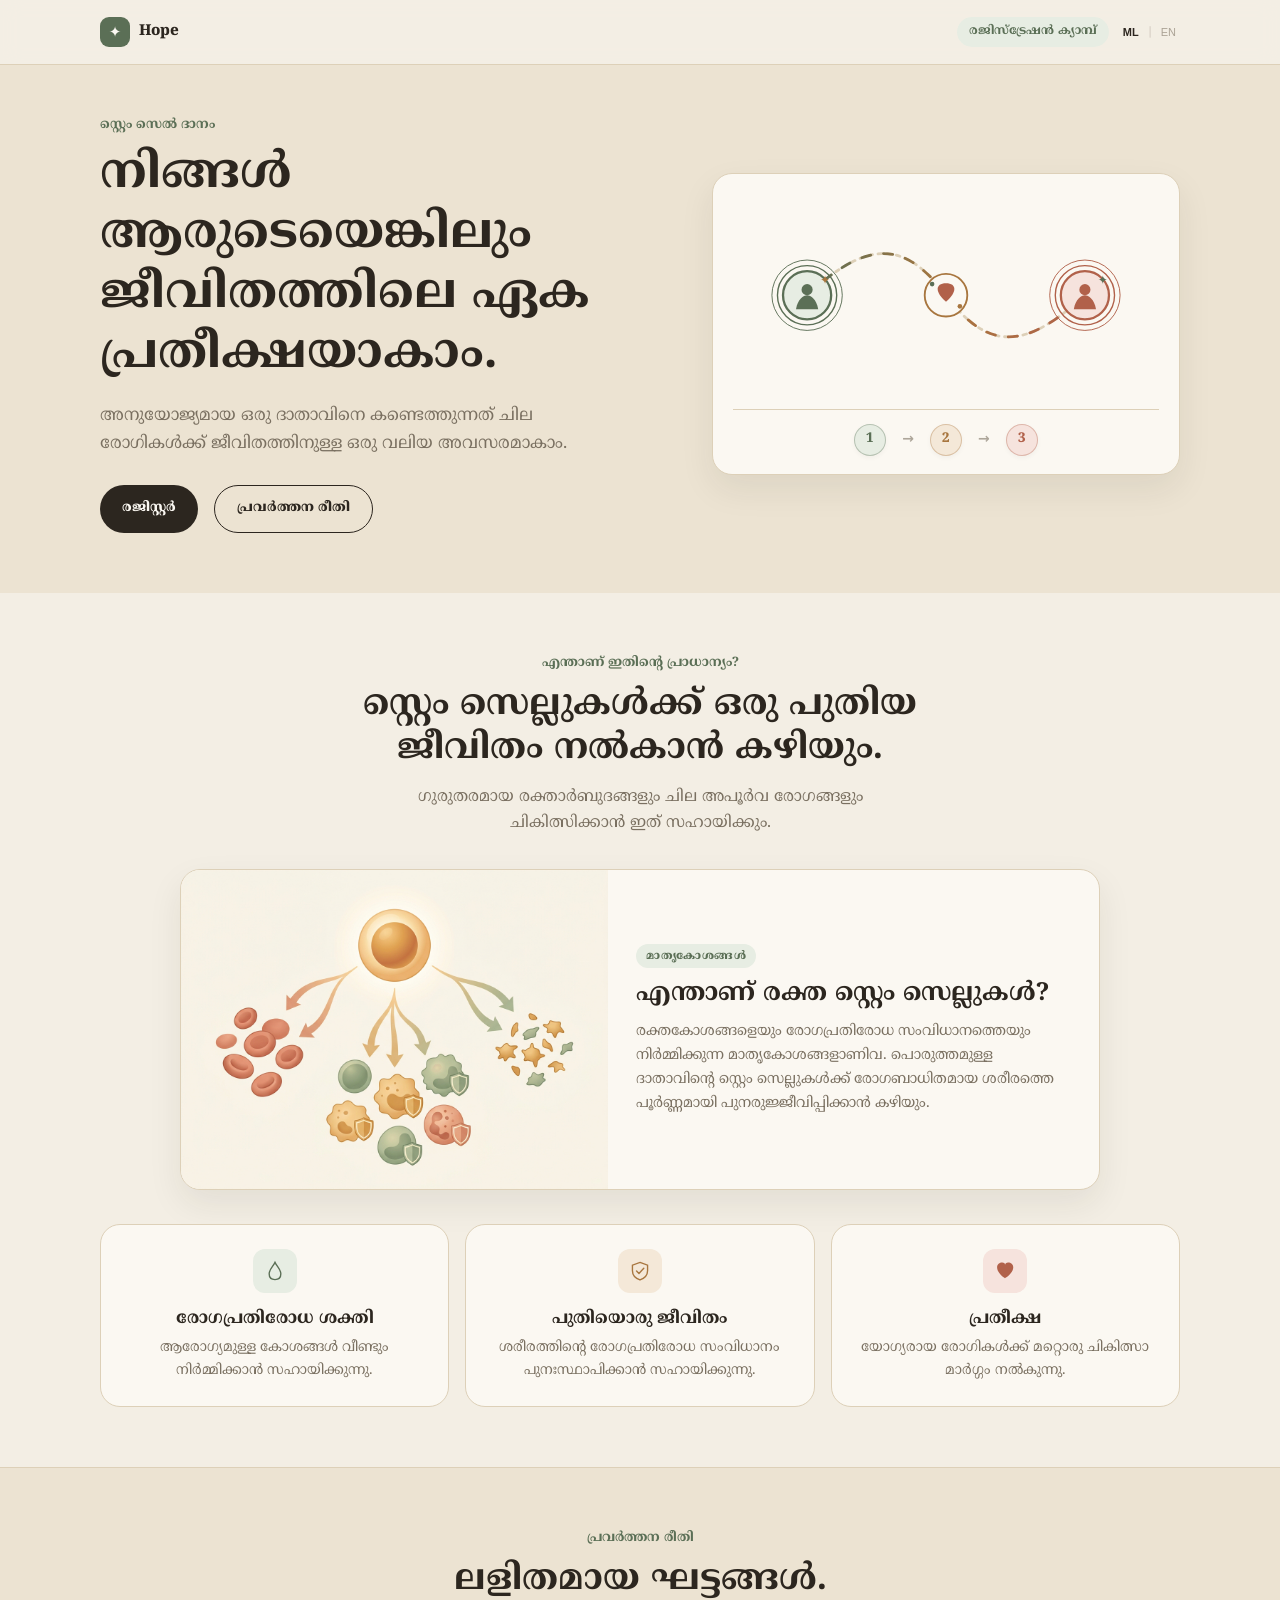
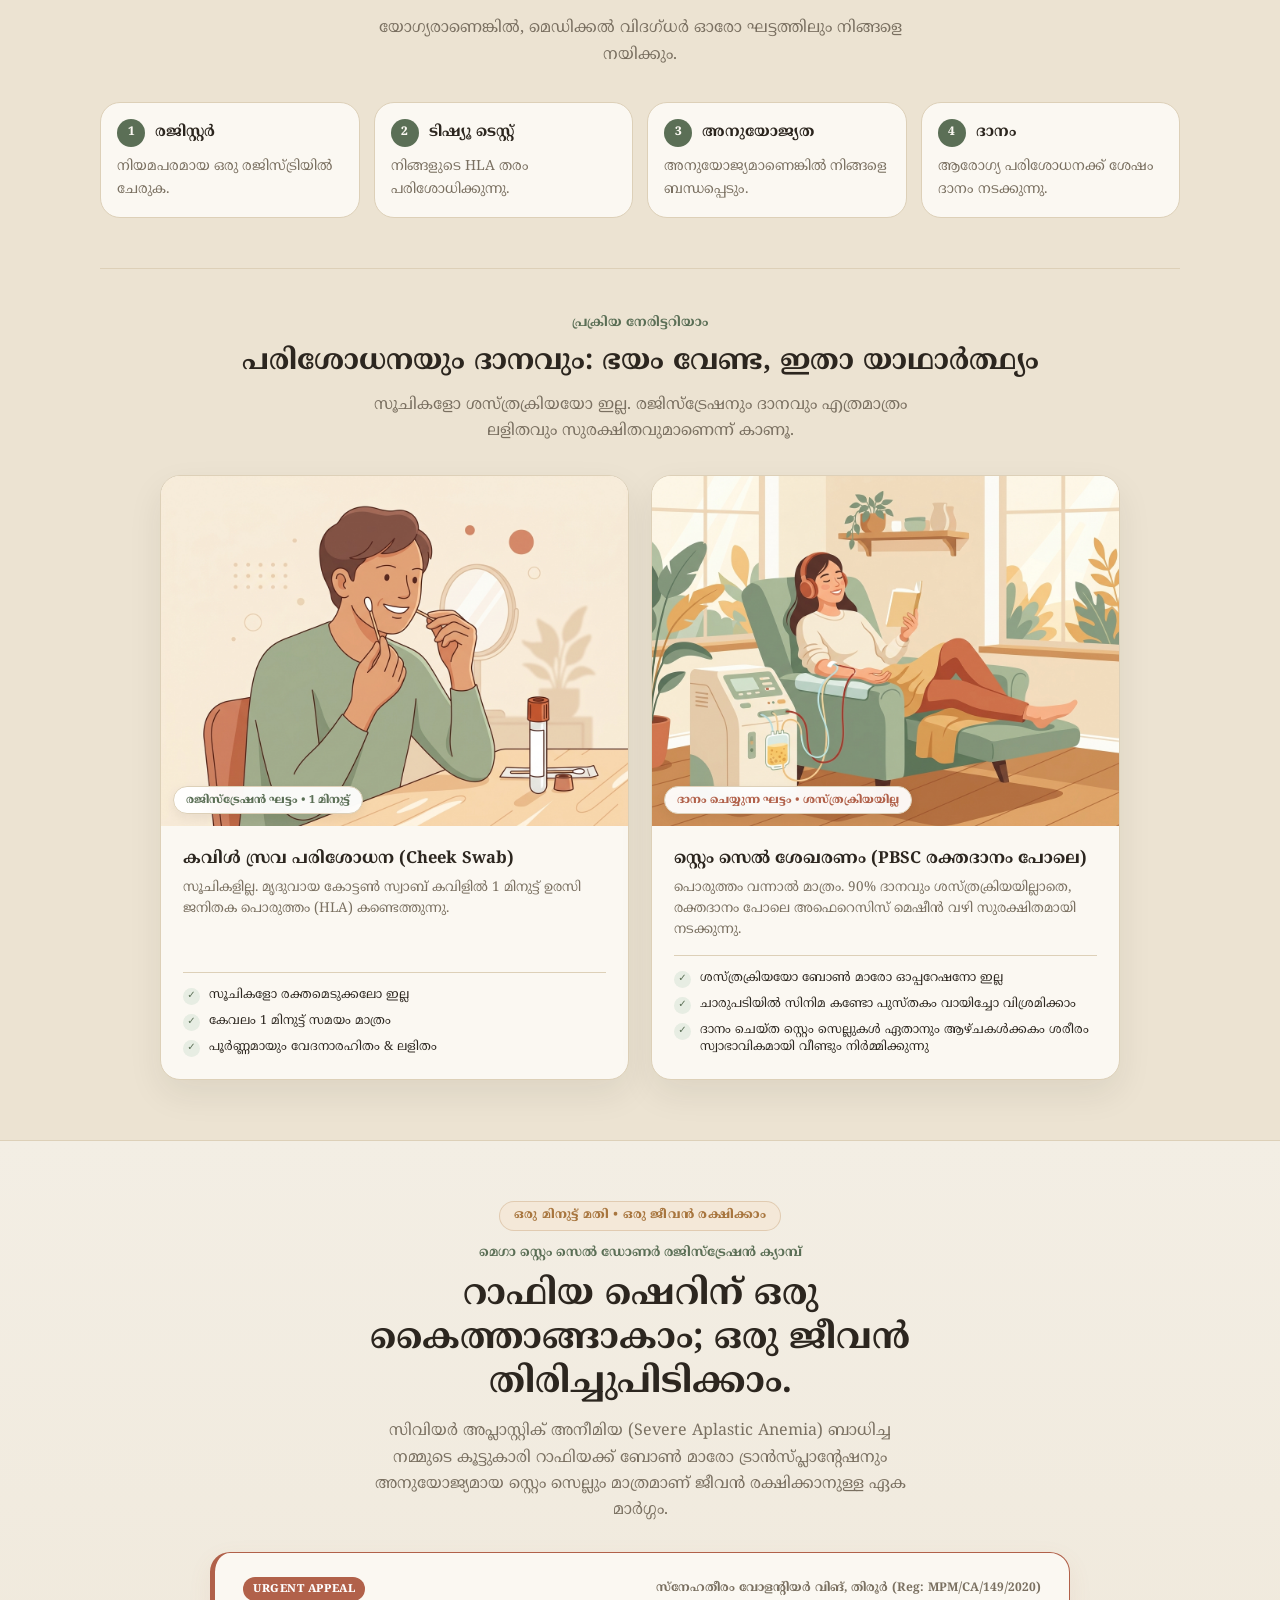
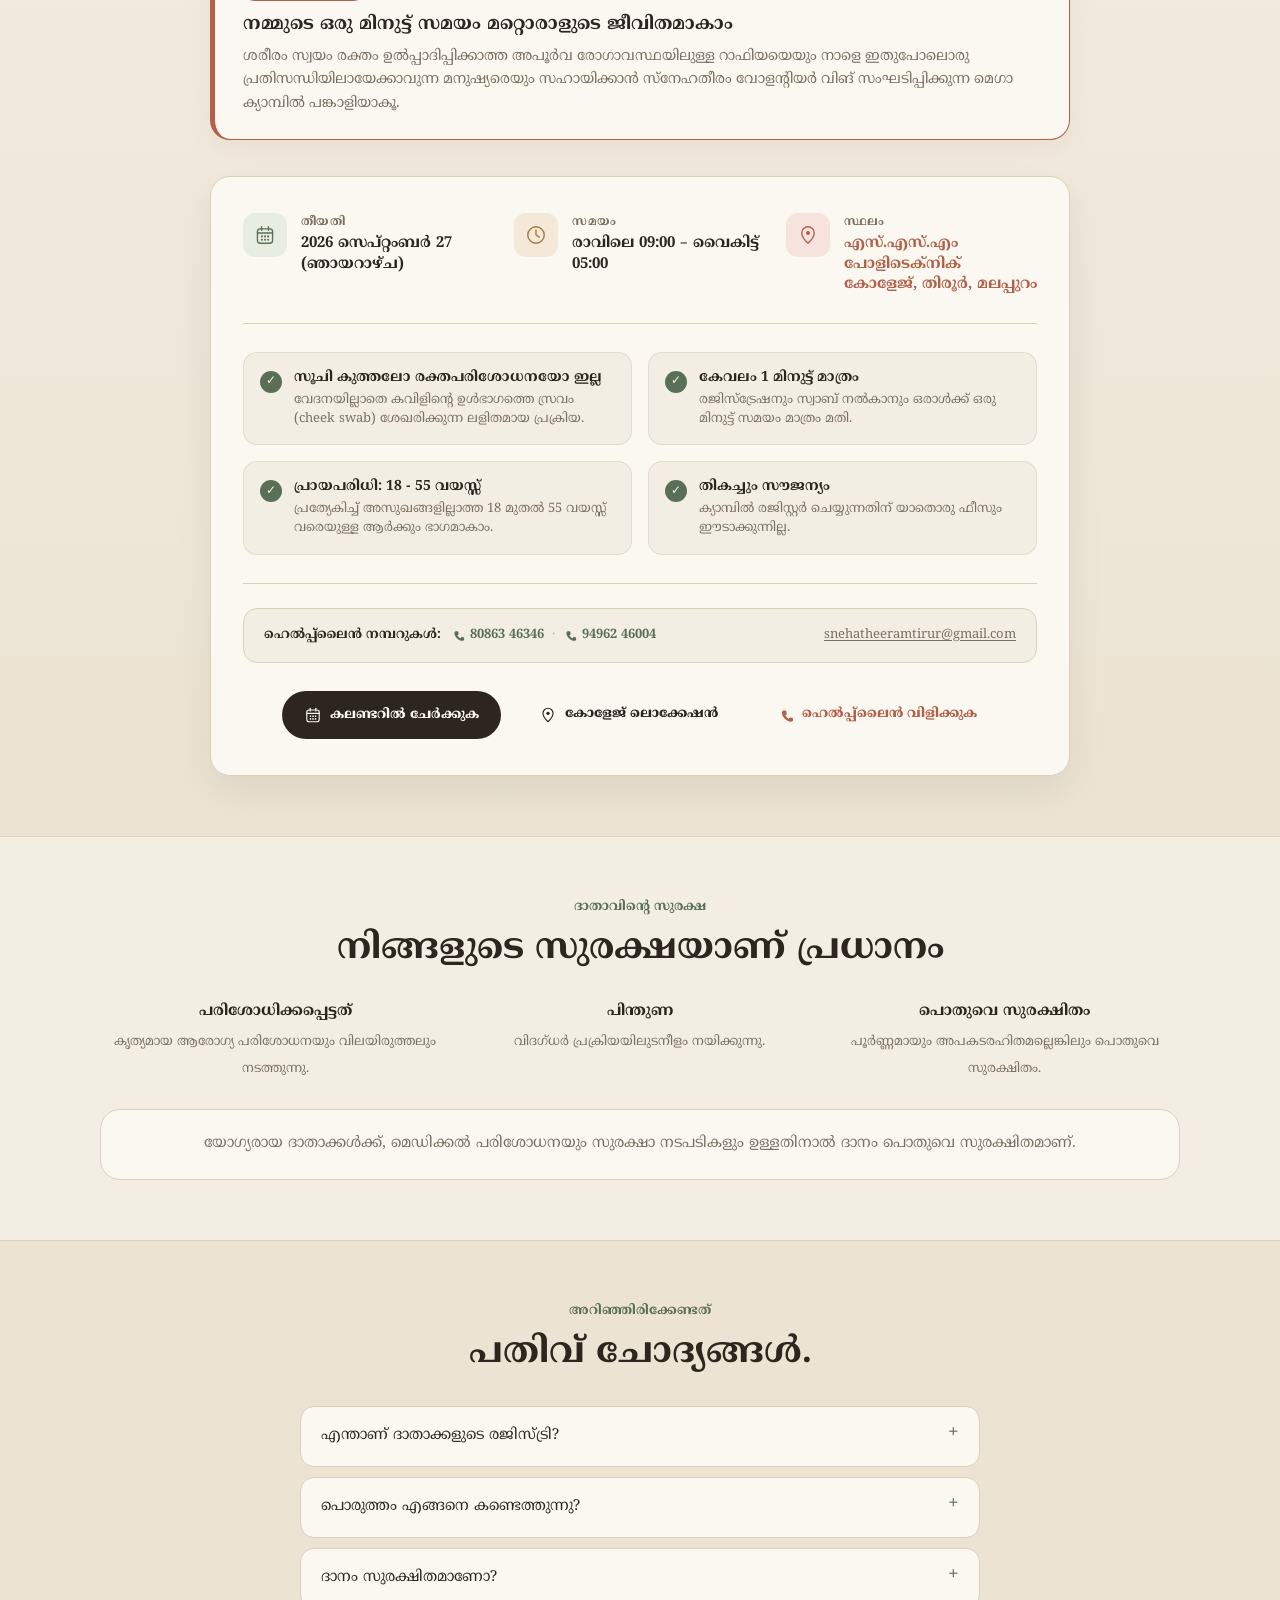
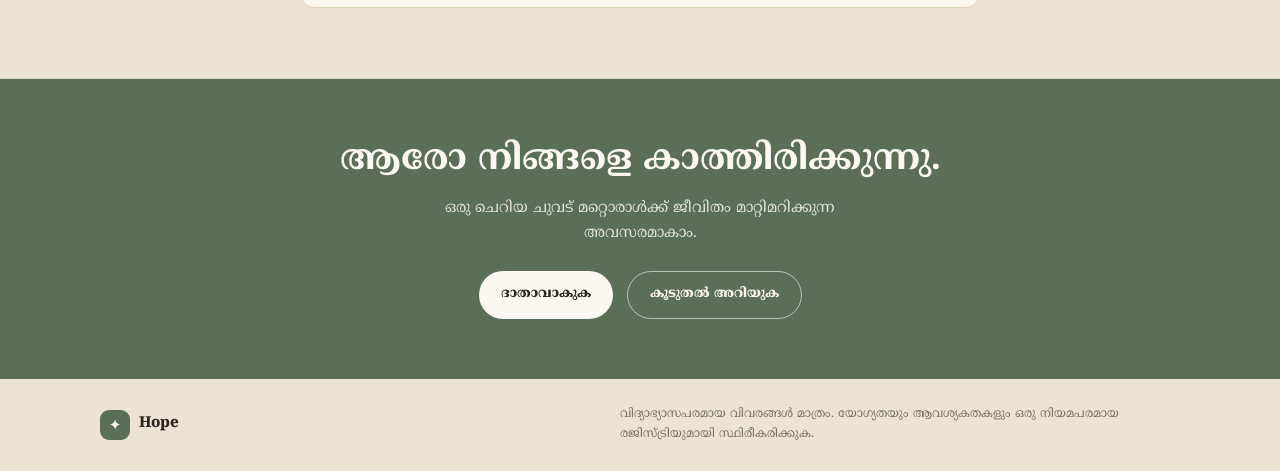
==== index.html @ 28615e31 "feat: add animated SVG hero component for stem cell donation visualization" ====
<!doctype html>
<html lang="ml" translate="no">
  <head>
    <meta charset="UTF-8" />
    <meta name="viewport" content="width=device-width, initial-scale=1.0" />
    <meta
      name="description"
      content="Learn how stem cell donation and donor registries can help patients searching for a matching donor."
    />
    <meta name="google" content="notranslate" />
    <title>You Could Be Someone's Match | Stem Cell Donation</title>
    <link rel="preconnect" href="https://fonts.googleapis.com" />
    <link rel="preconnect" href="https://fonts.gstatic.com" crossorigin />
    <link
      href="https://fonts.googleapis.com/css2?family=Noto+Serif+Malayalam:wght@400;500;600;700&family=Noto+Sans+Malayalam:wght@400;500;600;700;800&display=swap"
      rel="stylesheet"
    />
    <link rel="stylesheet" href="css/styles.css" />
  </head>

  <body class="is-loading lang-ml notranslate" translate="no">
    <div class="match-loader" role="status" aria-label="Loading">
      <div class="match-loader-ring"></div>
    </div>

    <div id="app-content" hidden>
      <!-- SVG ICON SYMBOLS -->
      <svg class="icon-sprite" width="0" height="0">
        <defs>
          <symbol id="icon-person" viewBox="0 0 64 64">
            <circle cx="32" cy="18" r="10" fill="currentColor" />
            <path d="M14 53c2-13 10-20 18-20s16 7 18 20" fill="currentColor" />
          </symbol>
          <symbol id="icon-heart" viewBox="0 0 64 64">
            <path
              d="M32 53S9 39 9 21C9 12 16 7 24 7c5 0 9 3 8 8 0-5 4-8 9-8 8 0 15 5 15 14 0 18-24 32-24 32Z"
              fill="currentColor"
            />
          </symbol>
          <symbol id="icon-blood" viewBox="0 0 64 64">
            <path
              d="M32 7C27 18 15 28 15 40c0 11 7 17 17 17s17-6 17-17C49 28 37 18 32 7Z"
              fill="none"
              stroke="currentColor"
              stroke-width="4"
            />
          </symbol>
          <symbol id="icon-shield" viewBox="0 0 64 64">
            <path
              d="M32 7l22 8v16c0 14-9 22-22 27C19 53 10 45 10 31V15l22-8Z"
              fill="none"
              stroke="currentColor"
              stroke-width="4"
            />
            <path
              d="m22 32 7 7 14-15"
              fill="none"
              stroke="currentColor"
              stroke-width="4"
              stroke-linecap="round"
              stroke-linejoin="round"
            />
          </symbol>
          <symbol id="icon-users" viewBox="0 0 64 64">
            <circle cx="23" cy="20" r="9" fill="currentColor" />
            <circle cx="43" cy="23" r="7" fill="currentColor" opacity=".65" />
            <path
              d="M8 51c1-11 7-17 15-17s14 6 15 17M35 50c1-8 5-13 12-13 5 0 8 4 9 13"
              fill="currentColor"
            />
          </symbol>
          <symbol id="icon-check" viewBox="0 0 64 64">
            <circle
              cx="32"
              cy="32"
              r="24"
              fill="none"
              stroke="currentColor"
              stroke-width="4"
            />
            <path
              d="m20 32 8 8 17-18"
              fill="none"
              stroke="currentColor"
              stroke-width="5"
              stroke-linecap="round"
              stroke-linejoin="round"
            />
          </symbol>
          <symbol id="icon-cell" viewBox="0 0 64 64">
            <circle
              cx="32"
              cy="32"
              r="21"
              fill="none"
              stroke="currentColor"
              stroke-width="4"
            />
            <circle cx="24" cy="24" r="4" fill="currentColor" />
            <circle cx="39" cy="27" r="3" fill="currentColor" />
            <circle cx="31" cy="40" r="5" fill="currentColor" />
          </symbol>
          <symbol id="icon-calendar" viewBox="0 0 64 64">
            <rect x="10" y="14" width="44" height="42" rx="8" fill="none" stroke="currentColor" stroke-width="4" />
            <line x1="10" y1="26" x2="54" y2="26" stroke="currentColor" stroke-width="4" stroke-linecap="round" />
            <line x1="22" y1="8" x2="22" y2="18" stroke="currentColor" stroke-width="4" stroke-linecap="round" />
            <line x1="42" y1="8" x2="42" y2="18" stroke="currentColor" stroke-width="4" stroke-linecap="round" />
            <circle cx="23" cy="36" r="3" fill="currentColor" />
            <circle cx="32" cy="36" r="3" fill="currentColor" />
            <circle cx="41" cy="36" r="3" fill="currentColor" />
            <circle cx="23" cy="46" r="3" fill="currentColor" />
            <circle cx="32" cy="46" r="3" fill="currentColor" />
            <circle cx="41" cy="46" r="3" fill="currentColor" />
          </symbol>
          <symbol id="icon-location" viewBox="0 0 64 64">
            <path d="M32 8c-9.9 0-18 8.1-18 18 0 13.5 18 30 18 30s18-16.5 18-30c0-9.9-8.1-18-18-18Z" fill="none" stroke="currentColor" stroke-width="4" stroke-linejoin="round" />
            <circle cx="32" cy="26" r="6" fill="currentColor" />
          </symbol>
          <symbol id="icon-clock" viewBox="0 0 64 64">
            <circle cx="32" cy="32" r="24" fill="none" stroke="currentColor" stroke-width="4" />
            <polyline points="32 18 32 32 42 38" fill="none" stroke="currentColor" stroke-width="4" stroke-linecap="round" stroke-linejoin="round" />
          </symbol>
          <symbol id="icon-phone" viewBox="0 0 64 64">
            <path d="M19 12c-2.2 0-4.3 1.2-5.4 3.1-4.8 8.4-1.2 24.2 12.5 37.9C39.8 66.7 55.6 70.3 64 65.5c1.9-1.1 3.1-3.2 3.1-5.4v-7.1c0-2.8-2-5.1-4.7-5.5l-8.6-1.4c-2.4-.4-4.8.8-5.9 3l-2.1 4.2c-7.6-3.8-13.8-10-17.6-17.6l4.2-2.1c2.2-1.1 3.4-3.5 3-5.9L34 16.7c-.4-2.7-2.7-4.7-5.5-4.7H19Z" transform="scale(0.8) translate(8, 6)" fill="currentColor" />
          </symbol>
        </defs>
      </svg>

      <!-- HEADER -->
      <header class="site-header">
        <div class="container">
          <nav class="nav">
            <a class="brand" href="#home">
              <span class="brand-mark">✦</span>
              <span>Hope</span>
            </a>

            <div class="nav-right">
              <a href="#drive" class="nav-drive-link" data-i18n="nav_drive">രജിസ്ട്രേഷൻ ഡ്രൈവ്</a>
              <div class="lang-toggle" role="group" aria-label="Language">
                <button
                  type="button"
                  class="lang-btn"
                  data-lang="ml"
                  aria-pressed="true"
                >
                  ML
                </button>
                <span class="lang-divider">|</span>
                <button
                  type="button"
                  class="lang-btn"
                  data-lang="en"
                  aria-pressed="false"
                >
                  EN
                </button>
              </div>
            </div>
          </nav>
        </div>
      </header>

      <main>
        <!-- HERO -->
        <section class="hero" id="home">
          <div class="container">
            <div>
              <div class="eyebrow" data-i18n="hero_label"></div>
              <h1 data-i18n="hero_h1"></h1>
              <p class="hero-desc" data-i18n="hero_desc"></p>
              <div class="hero-actions">
                <a href="#join" class="btn btn-primary" data-i18n="hero_cta1"
                  >രജിസ്ട്രിയിൽ ചേരുക</a
                >
                <a href="#how" class="btn btn-outline" data-i18n="hero_cta2"
                  >പ്രവർത്തന രീതി</a
                >
              </div>
            </div>

            <div class="hero-visual-card" aria-label="Stem cell donation animation">
              <div class="hero-svg-wrap">
                <svg viewBox="0 0 460 210" class="donation-animation-svg" fill="none" xmlns="http://www.w3.org/2000/svg">
                  <defs>
                    <linearGradient id="donationFlowGrad" x1="0%" y1="0%" x2="100%" y2="0%">
                      <stop offset="0%" stop-color="#5b6f56" />
                      <stop offset="50%" stop-color="#a8763f" />
                      <stop offset="100%" stop-color="#b1614a" />
                    </linearGradient>
                    <filter id="glow" x="-20%" y="-20%" width="140%" height="140%">
                      <feGaussianBlur stdDeviation="3" result="blur" />
                      <feComposite in="SourceGraphic" in2="blur" operator="over" />
                    </filter>
                  </defs>

                  <!-- Base Track Line -->
                  <path
                    class="lifeline-track"
                    d="M 80 105 C 145 45, 185 45, 230 105 C 275 165, 315 165, 380 105"
                    stroke="#ddd0b8"
                    stroke-width="3"
                    stroke-linecap="round"
                  />

                  <!-- Animated Flow Lifeline -->
                  <path
                    class="lifeline-flow"
                    d="M 80 105 C 145 45, 185 45, 230 105 C 275 165, 315 165, 380 105"
                    stroke="url(#donationFlowGrad)"
                    stroke-width="3"
                    stroke-linecap="round"
                  />

                  <!-- Traveling Cells (Animated flow) -->
                  <g class="cell-particle cell-p1">
                    <circle r="7" fill="#5b6f56" filter="url(#glow)" />
                    <circle r="3" fill="#ffffff" />
                  </g>
                  <g class="cell-particle cell-p2">
                    <circle r="8" fill="#a8763f" filter="url(#glow)" />
                    <circle r="3.5" fill="#ffffff" />
                  </g>
                  <g class="cell-particle cell-p3">
                    <circle r="6" fill="#b1614a" filter="url(#glow)" />
                    <circle r="2.5" fill="#ffffff" />
                  </g>

                  <!-- DONOR NODE (LEFT) -->
                  <g class="node-donor" transform="translate(80, 105)">
                    <circle class="pulse-ring" r="32" fill="none" stroke="#5b6f56" stroke-width="1.5" />
                    <circle class="pulse-ring delay" r="38" fill="none" stroke="#5b6f56" stroke-width="1" />
                    <circle r="26" fill="#e7ede3" stroke="#5b6f56" stroke-width="2.5" />
                    <circle cx="0" cy="-6" r="6" fill="#5b6f56" />
                    <path d="M -12 15 C -10 4 -4 0 0 0 C 4 0 10 4 12 15" fill="#5b6f56" />
                    <text x="14" y="-12" font-size="13" fill="#a8763f" class="sparkle-icon">✦</text>
                  </g>

                  <!-- CENTER HLA MATCH NODE -->
                  <g class="node-match" transform="translate(230, 105)">
                    <circle r="23" fill="#fbf8f2" stroke="#a8763f" stroke-width="2" class="match-badge-pulse" />
                    <path
                      class="beating-heart"
                      d="M 0 7 C -12 -3 -12 -13 0 -13 C 12 -13 12 -3 0 7 Z"
                      fill="#b1614a"
                    />
                    <circle cx="-15" cy="-12" r="2.5" fill="#5b6f56" class="floating-mini-dot" />
                    <circle cx="15" cy="12" r="2.5" fill="#a8763f" class="floating-mini-dot delay" />
                  </g>

                  <!-- PATIENT NODE (RIGHT) -->
                  <g class="node-patient" transform="translate(380, 105)">
                    <circle class="pulse-ring-patient" r="32" fill="none" stroke="#b1614a" stroke-width="1.5" />
                    <circle class="pulse-ring-patient delay" r="38" fill="none" stroke="#b1614a" stroke-width="1" />
                    <circle r="26" fill="#f6e3dd" stroke="#b1614a" stroke-width="2.5" />
                    <circle cx="0" cy="-6" r="6" fill="#b1614a" />
                    <path d="M -12 15 C -10 4 -4 0 0 0 C 4 0 10 4 12 15" fill="#b1614a" />
                    <text x="14" y="-12" font-size="13" fill="#5b6f56" class="sparkle-icon">✦</text>
                  </g>
                </svg>
              </div>

              <div class="hero-visual-footer">
                <div class="hero-step-num step-1" title="1">1</div>
                <div class="hero-step-arrow">→</div>
                <div class="hero-step-num step-2" title="2">2</div>
                <div class="hero-step-arrow">→</div>
                <div class="hero-step-num step-3" title="3">3</div>
              </div>
            </div>
          </div>
        </section>

        <!-- WHY IT MATTERS -->
        <section class="section" id="why">
          <div class="container center">
            <div class="eyebrow" data-i18n="why_label"></div>
            <h2 data-i18n="why_h2"></h2>
            <p class="intro" data-i18n="why_intro"></p>

            <!-- STEM CELLS VISUAL EXPLAINER -->
            <div class="stemcell-explainer-card">
              <div class="explainer-media">
                <img src="assets/images/stem-cells.jpg" alt="Stem cells branching into healthy blood cells illustration" class="explainer-img" loading="lazy" />
              </div>
              <div class="explainer-content">
                <div class="explainer-tag" data-i18n="stemcell_guide_tag">മാതൃകോശങ്ങൾ</div>
                <h3 data-i18n="stemcell_guide_h3">എന്താണ് രക്ത സ്റ്റെം സെല്ലുകൾ?</h3>
                <p data-i18n="stemcell_guide_p">രക്തകോശങ്ങളെയും രോഗപ്രതിരോധ സംവിധാനത്തെയും നിർമ്മിക്കുന്ന മാതൃകോശങ്ങളാണിവ. പൊരുത്തമുള്ള ദാതാവിന്റെ സ്റ്റെം സെല്ലുകൾക്ക് രോഗബാധിതമായ ശരീരത്തെ പൂർണ്ണമായി പുനരുജ്ജീവിപ്പിക്കാൻ കഴിയും.</p>
              </div>
            </div>

            <div class="cards">
              <div class="card">
                <div class="card-icon">
                  <svg><use href="#icon-blood"></use></svg>
                </div>
                <h3 data-i18n="card1_h3"></h3>
                <p data-i18n="card1_p"></p>
              </div>
              <div class="card">
                <div class="card-icon">
                  <svg><use href="#icon-shield"></use></svg>
                </div>
                <h3 data-i18n="card2_h3"></h3>
                <p data-i18n="card2_p"></p>
              </div>
              <div class="card">
                <div class="card-icon">
                  <svg><use href="#icon-heart"></use></svg>
                </div>
                <h3 data-i18n="card3_h3"></h3>
                <p data-i18n="card3_p"></p>
              </div>
            </div>
          </div>
        </section>

        <!-- HOW IT WORKS -->
        <section class="section section-tinted" id="how">
          <div class="container center">
            <div class="eyebrow" data-i18n="how_label"></div>
            <h2 data-i18n="how_h2"></h2>
            <p class="intro" data-i18n="how_intro"></p>

            <div class="steps">
              <div class="step">
                <div class="step-header">
                  <div class="step-num">1</div>
                  <h3 data-i18n="step1_h3"></h3>
                </div>
                <p data-i18n="step1_p"></p>
              </div>
              <div class="step">
                <div class="step-header">
                  <div class="step-num">2</div>
                  <h3 data-i18n="step2_h3"></h3>
                </div>
                <p data-i18n="step2_p"></p>
              </div>
              <div class="step">
                <div class="step-header">
                  <div class="step-num">3</div>
                  <h3 data-i18n="step3_h3"></h3>
                </div>
                <p data-i18n="step3_p"></p>
              </div>
              <div class="step">
                <div class="step-header">
                  <div class="step-num">4</div>
                  <h3 data-i18n="step4_h3"></h3>
                </div>
                <p data-i18n="step4_p"></p>
              </div>
            </div>

            <!-- VISUAL PROCEDURE GUIDE: SWAB & DONATION -->
            <div class="procedure-guide">
              <div class="procedure-header">
                <div class="eyebrow" data-i18n="procedure_label">പ്രക്രിയ നേരിട്ടറിയാം</div>
                <h3 data-i18n="procedure_h2">പരിശോധനയും ദാനവും: ഭയം വേണ്ട, ഇതാ യാഥാർത്ഥ്യം</h3>
                <p class="intro" data-i18n="procedure_intro">സൂചികളോ ശസ്ത്രക്രിയയോ ഇല്ല. രജിസ്ട്രേഷനും ദാനവും എത്രമാത്രം ലളിതവും സുരക്ഷിതവുമാണെന്ന് കാണൂ.</p>
              </div>

              <div class="procedure-cards">
                <!-- CARD 1: SWAB -->
                <div class="procedure-card">
                  <div class="procedure-media">
                    <img src="assets/images/swab-test.jpg" alt="Painless cheek swab procedure illustration" class="procedure-img" loading="lazy" />
                    <span class="procedure-badge" data-i18n="proc1_badge">രജിസ്ട്രേഷൻ ഘട്ടം • 1 മിനുട്ട്</span>
                  </div>
                  <div class="procedure-body">
                    <h4 data-i18n="proc1_title">കവിൾ സ്രവ പരിശോധന (Cheek Swab)</h4>
                    <p data-i18n="proc1_desc">സൂചികളില്ല. മൃദുവായ കോട്ടൺ സ്വാബ് കവിളിൽ 1 മിനുട്ട് ഉരസി ജനിതക പൊരുത്തം (HLA) കണ്ടെത്തുന്നു.</p>
                    <ul class="procedure-checklist">
                      <li>
                        <span class="check-icon" aria-hidden="true">✓</span>
                        <span data-i18n="proc1_point1">സൂചികളോ രക്തമെടുക്കലോ ഇല്ല</span>
                      </li>
                      <li>
                        <span class="check-icon" aria-hidden="true">✓</span>
                        <span data-i18n="proc1_point2">കേവലം 1 മിനുട്ട് സമയം മാത്രം</span>
                      </li>
                      <li>
                        <span class="check-icon" aria-hidden="true">✓</span>
                        <span data-i18n="proc1_point3">പൂർണ്ണമായും വേദനാരഹിതം & ലളിതം</span>
                      </li>
                    </ul>
                  </div>
                </div>

                <!-- CARD 2: DONATION / EXTRACTION -->
                <div class="procedure-card">
                  <div class="procedure-media">
                    <img src="assets/images/donation-process.jpg" alt="Comfortable non-surgical stem cell donation illustration" class="procedure-img" loading="lazy" />
                    <span class="procedure-badge procedure-badge-donation" data-i18n="proc2_badge">ദാനം ചെയ്യുന്ന ഘട്ടം • ശസ്ത്രക്രിയയില്ല</span>
                  </div>
                  <div class="procedure-body">
                    <h4 data-i18n="proc2_title">സ്റ്റെം സെൽ ശേഖരണം (PBSC രക്തദാനം പോലെ)</h4>
                    <p data-i18n="proc2_desc">പൊരുത്തം വന്നാൽ മാത്രം. 90% ദാനവും ശസ്ത്രക്രിയയില്ലാതെ, രക്തദാനം പോലെ അഫെറെസിസ് മെഷീൻ വഴി സുരക്ഷിതമായി നടക്കുന്നു.</p>
                    <ul class="procedure-checklist">
                      <li>
                        <span class="check-icon" aria-hidden="true">✓</span>
                        <span data-i18n="proc2_point1">ശസ്ത്രക്രിയയോ ബോൺ മാരോ ഓപ്പറേഷനോ ഇല്ല</span>
                      </li>
                      <li>
                        <span class="check-icon" aria-hidden="true">✓</span>
                        <span data-i18n="proc2_point2">ചാരുപടിയിൽ സിനിമ കണ്ടോ പുസ്തകം വായിച്ചോ വിശ്രമിക്കാം</span>
                      </li>
                      <li>
                        <span class="check-icon" aria-hidden="true">✓</span>
                        <span data-i18n="proc2_point3">ദാനം ചെയ്ത സ്റ്റെം സെല്ലുകൾ ഏതാനും ആഴ്ചകൾക്കകം ശരീരം സ്വാഭാവികമായി വീണ്ടും നിർമ്മിക്കുന്നു</span>
                      </li>
                    </ul>
                  </div>
                </div>
              </div>
            </div>
          </div>
        </section>

        <!-- DONOR REGISTRATION DRIVE -->
        <section class="section drive-section" id="drive">
          <div class="container center">
            <div class="drive-badge-wrap">
              <span class="drive-badge" data-i18n="drive_badge">ഒരു മിനുട്ട് മതി • ഒരു ജീവൻ രക്ഷിക്കാം</span>
            </div>
            <div class="eyebrow" data-i18n="drive_label">മെഗാ സ്റ്റെം സെൽ ഡോണർ രജിസ്ട്രേഷൻ ക്യാമ്പ്</div>
            <h2 data-i18n="drive_h2">റാഫിയ ഷെറിന് ഒരു കൈത്താങ്ങാകാം; ഒരു ജീവൻ തിരിച്ചുപിടിക്കാം.</h2>
            <p class="intro" data-i18n="drive_intro"></p>

            <!-- PATIENT APPEAL STORY CARD -->
            <div class="drive-appeal-card">
              <div class="drive-appeal-header">
                <span class="drive-appeal-tag">Urgent Appeal</span>
                <span class="drive-org-badge" data-i18n="drive_org_val">സ്നേഹതീരം വോളന്റിയർ വിങ്, തിരൂർ (Reg: MPM/CA/149/2020)</span>
              </div>
              <h3 data-i18n="drive_appeal_title">നമ്മുടെ ഒരു മിനുട്ട് സമയം മറ്റൊരാളുടെ ജീവിതമാകാം</h3>
              <p class="drive-appeal-desc" data-i18n="drive_appeal_desc"></p>
            </div>

            <div class="drive-main-card">
              <div class="drive-meta-grid">
                <div class="drive-meta-item">
                  <div class="drive-meta-icon">
                    <svg><use href="#icon-calendar"></use></svg>
                  </div>
                  <div class="drive-meta-text">
                    <span class="drive-meta-label" data-i18n="drive_date_title">തീയതി</span>
                    <strong class="drive-meta-value" data-i18n="drive_date_val">2026 സെപ്റ്റംബർ 27 (ഞായറാഴ്ച)</strong>
                  </div>
                </div>

                <div class="drive-meta-item">
                  <div class="drive-meta-icon">
                    <svg><use href="#icon-clock"></use></svg>
                  </div>
                  <div class="drive-meta-text">
                    <span class="drive-meta-label" data-i18n="drive_time_title">സമയം</span>
                    <strong class="drive-meta-value" data-i18n="drive_time_val">രാവിലെ 09:00 – വൈകിട്ട് 05:00</strong>
                  </div>
                </div>

                <div class="drive-meta-item">
                  <div class="drive-meta-icon">
                    <svg><use href="#icon-location"></use></svg>
                  </div>
                  <div class="drive-meta-text">
                    <span class="drive-meta-label" data-i18n="drive_loc_title">സ്ഥലം</span>
                    <strong class="drive-meta-value drive-location-highlight" data-i18n="drive_loc_val">എസ്.എസ്.എം പോളിടെക്നിക് കോളേജ്, തിരൂർ, മലപ്പുറം</strong>
                  </div>
                </div>
              </div>

              <!-- 4 HIGHLIGHT PERKS FROM POSTER -->
              <div class="drive-perks drive-perks-4">
                <div class="drive-perk">
                  <div class="drive-perk-check" aria-hidden="true">✓</div>
                  <div class="drive-perk-body">
                    <h3 data-i18n="drive_card1_title">സൂചി കുത്തലോ രക്തപരിശോധനയോ ഇല്ല</h3>
                    <p data-i18n="drive_card1_desc"></p>
                  </div>
                </div>
                <div class="drive-perk">
                  <div class="drive-perk-check" aria-hidden="true">✓</div>
                  <div class="drive-perk-body">
                    <h3 data-i18n="drive_card2_title">കേവലം 1 മിനുട്ട് മാത്രം</h3>
                    <p data-i18n="drive_card2_desc"></p>
                  </div>
                </div>
                <div class="drive-perk">
                  <div class="drive-perk-check" aria-hidden="true">✓</div>
                  <div class="drive-perk-body">
                    <h3 data-i18n="drive_card3_title">പ്രായപരിധി: 18 - 55 വയസ്സ്</h3>
                    <p data-i18n="drive_card3_desc"></p>
                  </div>
                </div>
                <div class="drive-perk">
                  <div class="drive-perk-check" aria-hidden="true">✓</div>
                  <div class="drive-perk-body">
                    <h3 data-i18n="drive_card4_title">തികച്ചും സൗജന്യം</h3>
                    <p data-i18n="drive_card4_desc"></p>
                  </div>
                </div>
              </div>

              <!-- CONTACT / HELPLINE STRIP -->
              <div class="drive-contact-strip">
                <div class="drive-contact-col">
                  <span class="drive-contact-label" data-i18n="drive_contact_title">ഹെൽപ്പ്‌ലൈൻ നമ്പറുകൾ:</span>
                  <div class="drive-contact-links">
                    <a href="tel:+918086346346" class="drive-phone-link">
                      <svg class="btn-icon" width="14" height="14"><use href="#icon-phone"></use></svg>
                      80863 46346
                    </a>
                    <span class="drive-divider">·</span>
                    <a href="tel:+919496246004" class="drive-phone-link">
                      <svg class="btn-icon" width="14" height="14"><use href="#icon-phone"></use></svg>
                      94962 46004
                    </a>
                  </div>
                </div>
                <div class="drive-email-col">
                  <a href="mailto:snehatheeramtirur@gmail.com" class="drive-email-link">snehatheeramtirur@gmail.com</a>
                </div>
              </div>

              <div class="drive-actions">
                <button type="button" id="calendarButton" class="btn btn-primary">
                  <svg class="btn-icon" width="18" height="18"><use href="#icon-calendar"></use></svg>
                  <span data-i18n="drive_cta_calendar">കലണ്ടറിൽ ചേർക്കുക</span>
                </button>
                <a href="https://www.google.com/maps/search/?api=1&query=SSM+Polytechnic+College+Tirur" target="_blank" rel="noopener noreferrer" class="btn btn-outline" id="directionsButton">
                  <svg class="btn-icon" width="18" height="18"><use href="#icon-location"></use></svg>
                  <span data-i18n="drive_cta_directions">കോളേജ് ലൊക്കേഷൻ</span>
                </a>
                <a href="tel:+918086346346" class="btn btn-outline drive-call-btn">
                  <svg class="btn-icon" width="16" height="16"><use href="#icon-phone"></use></svg>
                  <span data-i18n="drive_cta_call">ഹെൽപ്പ്‌ലൈൻ വിളിക്കുക</span>
                </a>
              </div>
            </div>
          </div>
        </section>

        <!-- SAFETY -->
        <section class="section" id="safety">
          <div class="container center">
            <div class="eyebrow" data-i18n="safety_label"></div>
            <h2 data-i18n="safety_h2"></h2>

            <div class="safety-list">
              <div class="safety-item">
                <strong data-i18n="safety1_title"></strong>
                <span data-i18n="safety1_desc"></span>
              </div>
              <div class="safety-item">
                <strong data-i18n="safety2_title"></strong>
                <span data-i18n="safety2_desc"></span>
              </div>
              <div class="safety-item">
                <strong data-i18n="safety3_title"></strong>
                <span data-i18n="safety3_desc"></span>
              </div>
            </div>

            <div class="safety-note" data-i18n="safety_note"></div>
          </div>
        </section>

        <!-- FAQ -->
        <section class="section section-tinted" id="faq">
          <div class="container center">
            <div class="eyebrow" data-i18n="faq_label"></div>
            <h2 data-i18n="faq_h2"></h2>

            <div class="faq-list">
              <div class="faq-item">
                <button class="faq-question" type="button" aria-expanded="false" aria-controls="faq-answer-1" data-i18n="faq1_q"></button>
                <div class="faq-answer">
                  <p id="faq-answer-1" data-i18n="faq1_a"></p>
                </div>
              </div>
              <div class="faq-item">
                <button class="faq-question" type="button" aria-expanded="false" aria-controls="faq-answer-2" data-i18n="faq2_q"></button>
                <div class="faq-answer">
                  <p id="faq-answer-2" data-i18n="faq2_a"></p>
                </div>
              </div>
              <div class="faq-item">
                <button class="faq-question" type="button" aria-expanded="false" aria-controls="faq-answer-3" data-i18n="faq3_q"></button>
                <div class="faq-answer">
                  <p id="faq-answer-3" data-i18n="faq3_a"></p>
                </div>
              </div>
            </div>
          </div>
        </section>

        <!-- FINAL CTA -->
        <section class="final-cta" id="join">
          <div class="container">
            <h2 data-i18n="cta_h2"></h2>
            <p data-i18n="cta_p"></p>
            <div class="final-actions">
              <a
                href="#"
                class="btn btn-primary"
                id="registryButton"
                data-i18n="cta_button"
              ></a>
              <a href="#faq" class="btn btn-outline" data-i18n="cta_link"></a>
            </div>
          </div>
        </section>
      </main>

      <!-- FOOTER -->
      <footer>
        <div class="container footer-inner">
          <a class="brand" href="#home">
            <span class="brand-mark">✦</span>
            <span>Hope</span>
          </a>
          <div class="footer-note" data-i18n="footer_note"></div>
        </div>
      </footer>
    </div>

    <script src="js/app.js" defer></script>
  </body>
</html>
---- css/styles.css ----
:root {
  --beige: #f3eee4;
  --beige-2: #ece3d2;
  --card: #fbf8f2;
  --ink: #2c261f;
  --muted: #7a7061;
  --line: #ddd0b8;
  --sage: #5b6f56;
  --sage-light: #e7ede3;
  --ochre: #a8763f;
  --ochre-light: #f4e8d8;
  --clay: #b1614a;
  --clay-light: #f6e3dd;
  --shadow: 0 14px 34px rgba(44, 38, 31, 0.08);
  --radius: 20px;
  --max: 1080px;
}

* {
  box-sizing: border-box;
  margin: 0;
  padding: 0;
}

body {
  font-family:
    "Noto Serif Malayalam",
    "Noto Sans Malayalam",
    Inter,
    ui-sans-serif,
    system-ui,
    -apple-system,
    BlinkMacSystemFont,
    "Segoe UI",
    sans-serif;
  color: var(--ink);
  background: var(--beige);
  line-height: 1.65;
}

body.lang-en {
  font-family:
    Inter,
    ui-sans-serif,
    system-ui,
    -apple-system,
    BlinkMacSystemFont,
    "Segoe UI",
    sans-serif;
  line-height: 1.55;
}

.match-loader {
  min-height: 100svh;
  display: grid;
  place-items: center;
  align-content: center;
  gap: 16px;
  background: var(--beige);
}

.match-loader-ring {
  width: 34px;
  height: 34px;
  border: 2px solid var(--line);
  border-top-color: var(--sage);
  border-radius: 50%;
  animation: loader-spin 0.8s linear infinite;
}

.match-loader-line {
  width: 72px;
  height: 2px;
  overflow: hidden;
  background: var(--line);
}

.match-loader-line span {
  display: block;
  width: 32px;
  height: 100%;
  background: var(--sage);
  animation: loader-slide 1.2s ease-in-out infinite;
}

@keyframes loader-spin {
  to {
    transform: rotate(360deg);
  }
}

@keyframes loader-slide {
  0% {
    transform: translateX(-32px);
  }
  50%,
  100% {
    transform: translateX(72px);
  }
}

body:not(.is-loading) .match-loader {
  display: none;
}

body.is-loading #app-content {
  display: none;
}

a {
  color: inherit;
  text-decoration: none;
}

img,
svg {
  display: block;
}

.icon-sprite {
  position: absolute;
}

.container {
  width: min(calc(100% - 32px), var(--max));
  margin-inline: auto;
}

.site-header {
  position: sticky;
  top: 0;
  z-index: 100;
  background: rgba(243, 238, 228, 0.92);
  backdrop-filter: blur(10px);
  border-bottom: 1px solid var(--line);
}

.nav {
  min-height: 64px;
  display: flex;
  align-items: center;
  justify-content: space-between;
  gap: 14px;
  flex-wrap: wrap;
  padding: 10px 0;
}

.brand {
  display: flex;
  align-items: center;
  gap: 9px;
  font-weight: 800;
  color: var(--ink);
  font-size: 15px;
}

.brand-mark {
  width: 30px;
  height: 30px;
  border-radius: 9px;
  display: grid;
  place-items: center;
  background: var(--sage);
  color: var(--card);
  font-size: 15px;
  flex-shrink: 0;
  line-height: 2.2;
}

.nav-right {
  display: flex;
  align-items: center;
  gap: 10px;
  flex-wrap: wrap;
}

.nav-drive-link {
  font-size: 12px;
  font-weight: 700;
  color: var(--sage);
  background: var(--sage-light);
  padding: 5px 12px;
  border-radius: 100px;
  transition: all 0.2s ease;
  white-space: nowrap;
}

.nav-drive-link:hover {
  background: var(--sage);
  color: var(--card);
}

.lang-toggle {
  display: inline-flex;
  align-items: center;
  gap: 4px;
  background: transparent;
  border: none;
  padding: 0;
}

.lang-btn {
  border: 0;
  background: transparent;
  cursor: pointer;
  padding: 2px 4px;
  font-size: 11px;
  font-weight: 500;
  color: var(--muted);
  opacity: 0.6;
}

.lang-btn[aria-pressed="true"] {
  color: var(--ink);
  font-weight: 700;
  opacity: 1;
}

.lang-divider {
  font-size: 11px;
  color: var(--muted);
  opacity: 0.4;
}

.section {
  padding: 60px 0;
  border-bottom: 1px solid var(--line);
}

.section:last-of-type {
  border-bottom: none;
}

.section-tinted {
  background: var(--beige-2);
}

.eyebrow {
  color: var(--sage);
  font-size: 13px;
  font-weight: 700;
  margin-bottom: 10px;
}

h1,
h2,
h3 {
  color: var(--ink);
  line-height: 1.25;
}

h1 {
  font-size: clamp(2rem, 5vw, 3rem);
}

h2 {
  font-size: clamp(1.6rem, 3.4vw, 2.2rem);
  max-width: 620px;
}

.intro {
  color: var(--muted);
  max-width: 560px;
  margin-top: 12px;
  font-size: 16px;
}

.center {
  text-align: center;
}

.center .intro,
.center h2 {
  margin-inline: auto;
}

.btn {
  display: inline-flex;
  align-items: center;
  justify-content: center;
  gap: 8px;
  min-height: 48px;
  padding: 0 22px;
  border-radius: 100px;
  font-size: 13px;
  font-weight: 800;
  transition: filter 0.15s ease;
}

.btn-primary {
  background: var(--ink);
  color: var(--card);
}

.btn-primary:hover {
  filter: brightness(1.15);
}

.btn-outline {
  background: transparent;
  border: 1px solid var(--ink);
  color: var(--ink);
}

.hero {
  background: var(--beige-2);
}

.hero .container {
  padding: 50px 0 60px;
  display: grid;
  grid-template-columns: 1.1fr 0.9fr;
  gap: 40px;
  align-items: center;
}

.hero-desc {
  color: var(--muted);
  max-width: 520px;
  margin: 16px 0 26px;
  font-size: 17px;
}

.hero-actions {
  display: flex;
  gap: 16px;
  flex-wrap: wrap;
}

/* HERO VISUAL CARD & ANIMATED DONATION SVG */
.hero-visual-card {
  background: var(--card);
  border: 1px solid var(--line);
  border-radius: var(--radius);
  padding: 24px 20px 18px;
  box-shadow: var(--shadow);
  display: flex;
  flex-direction: column;
  gap: 16px;
  width: 100%;
  max-width: 490px;
  margin: 0 auto;
}

.hero-svg-wrap {
  width: 100%;
  position: relative;
}

.donation-animation-svg {
  width: 100%;
  height: auto;
  display: block;
  overflow: visible;
}

/* Lifeline Flow */
.lifeline-track {
  stroke: var(--line);
  stroke-dasharray: 4 6;
}

.lifeline-flow {
  stroke-dasharray: 10 14;
  animation: flow-lifeline 2.4s linear infinite;
}

@keyframes flow-lifeline {
  to {
    stroke-dashoffset: -48;
  }
}

/* Traveling Cells along Lifeline */
.cell-particle {
  offset-path: path("M 80 105 C 145 45, 185 45, 230 105 C 275 165, 315 165, 380 105");
  animation: travel-lifeline 3.2s cubic-bezier(0.4, 0, 0.6, 1) infinite;
}

.cell-p2 {
  animation-delay: 1.05s;
}

.cell-p3 {
  animation-delay: 2.1s;
}

@keyframes travel-lifeline {
  0% {
    offset-distance: 0%;
    opacity: 0;
    transform: scale(0.5);
  }
  15% {
    opacity: 1;
    transform: scale(1.1);
  }
  85% {
    opacity: 1;
    transform: scale(1.1);
  }
  100% {
    offset-distance: 100%;
    opacity: 0;
    transform: scale(0.5);
  }
}

/* Pulse Rings */
.pulse-ring {
  animation: pulse-ring-expand 2.6s ease-out infinite;
  transform-origin: 0 0;
}

.pulse-ring.delay {
  animation-delay: 1.3s;
}

@keyframes pulse-ring-expand {
  0% {
    r: 28;
    opacity: 0.8;
  }
  70% {
    r: 44;
    opacity: 0;
  }
  100% {
    r: 44;
    opacity: 0;
  }
}

.pulse-ring-patient {
  animation: pulse-ring-patient-expand 2.6s ease-out infinite;
  transform-origin: 0 0;
}

.pulse-ring-patient.delay {
  animation-delay: 1.3s;
}

@keyframes pulse-ring-patient-expand {
  0% {
    r: 28;
    opacity: 0.8;
  }
  70% {
    r: 44;
    opacity: 0;
  }
  100% {
    r: 44;
    opacity: 0;
  }
}

/* Center HLA Match Node */
.match-badge-pulse {
  animation: match-glow 2s ease-in-out infinite alternate;
}

@keyframes match-glow {
  0% {
    filter: drop-shadow(0 0 2px rgba(168, 118, 63, 0.2));
  }
  100% {
    filter: drop-shadow(0 0 8px rgba(168, 118, 63, 0.5));
  }
}

.beating-heart {
  transform-origin: 0 0;
  animation: heart-beat 1.6s cubic-bezier(0.25, 1, 0.5, 1) infinite;
}

@keyframes heart-beat {
  0%, 28%, 70%, 100% {
    transform: scale(1);
  }
  14% {
    transform: scale(1.16);
  }
  42% {
    transform: scale(1.09);
  }
}

/* Sparkles & Floating Dots */
.sparkle-icon {
  animation: sparkle-anim 2s ease-in-out infinite alternate;
  transform-origin: center;
}

@keyframes sparkle-anim {
  0% { transform: scale(0.8) rotate(-10deg); opacity: 0.7; }
  100% { transform: scale(1.25) rotate(15deg); opacity: 1; }
}

.floating-mini-dot {
  animation: float-mini 2s ease-in-out infinite alternate;
}

.floating-mini-dot.delay {
  animation-delay: 1s;
}

@keyframes float-mini {
  0% { transform: translateY(0); }
  100% { transform: translateY(-4px); }
}

/* Footer Step Numbers Only */
.hero-visual-footer {
  display: flex;
  align-items: center;
  justify-content: center;
  gap: 16px;
  padding-top: 14px;
  border-top: 1px solid var(--line);
}

.hero-step-num {
  width: 32px;
  height: 32px;
  border-radius: 50%;
  display: inline-flex;
  align-items: center;
  justify-content: center;
  font-size: 13.5px;
  font-weight: 800;
  box-shadow: 0 2px 5px rgba(0, 0, 0, 0.04);
  transition: transform var(--speed);
}

.hero-step-num:hover {
  transform: scale(1.1);
}

.hero-step-num.step-1 {
  background: var(--sage-light);
  color: var(--sage);
  border: 1.5px solid rgba(91, 111, 86, 0.35);
}

.hero-step-num.step-2 {
  background: var(--ochre-light);
  color: var(--ochre);
  border: 1.5px solid rgba(168, 118, 63, 0.35);
}

.hero-step-num.step-3 {
  background: var(--clay-light);
  color: var(--clay);
  border: 1.5px solid rgba(177, 97, 74, 0.35);
}

.hero-step-arrow {
  color: var(--muted);
  font-size: 14px;
  font-weight: 700;
  opacity: 0.6;
}

/* STEM CELLS BIOLOGICAL EXPLAINER */
.stemcell-explainer-card {
  max-width: 920px;
  margin: 32px auto 26px;
  background: var(--card);
  border: 1px solid var(--line);
  border-radius: var(--radius);
  overflow: hidden;
  display: grid;
  grid-template-columns: 1fr 1.15fr;
  align-items: center;
  box-shadow: var(--shadow);
  text-align: left;
}

.explainer-media {
  background: #fdfaf6;
  height: 100%;
  display: flex;
  align-items: center;
  justify-content: center;
  overflow: hidden;
}

.explainer-img {
  width: 100%;
  height: 100%;
  object-fit: cover;
  display: block;
}

.explainer-content {
  padding: 32px 28px;
}

.explainer-tag {
  display: inline-block;
  font-size: 11px;
  font-weight: 800;
  text-transform: uppercase;
  letter-spacing: 0.05em;
  background: var(--sage-light);
  color: var(--sage);
  padding: 3px 10px;
  border-radius: 100px;
  margin-bottom: 10px;
}

.explainer-content h3 {
  font-size: clamp(1.25rem, 2.4vw, 1.55rem);
  color: var(--ink);
  margin-bottom: 10px;
  line-height: 1.3;
}

.explainer-content p {
  color: var(--muted);
  font-size: 14.5px;
  line-height: 1.65;
}

.cards {
  display: grid;
  grid-template-columns: repeat(3, 1fr);
  gap: 16px;
  margin-top: 34px;
}

.card,
.step,
.faq-item {
  background: var(--card);
  border: 1px solid var(--line);
  border-radius: var(--radius);
}

.card {
  padding: 24px;
}

.cards .card {
  text-align: center;
}

.card-icon {
  width: 44px;
  height: 44px;
  border-radius: 12px;
  display: grid;
  place-items: center;
  background: var(--sage-light);
  color: var(--sage);
  margin-bottom: 16px;
  margin-inline: auto;
}

.card-icon svg {
  width: 22px;
}

.card:nth-child(2) .card-icon {
  background: var(--ochre-light);
  color: var(--ochre);
}

.card:nth-child(3) .card-icon {
  background: var(--clay-light);
  color: var(--clay);
}

.card h3 {
  font-size: 17px;
  margin-bottom: 6px;
}

.card p,
.step p {
  color: var(--muted);
  font-size: 14px;
}

.steps {
  display: grid;
  grid-template-columns: repeat(4, 1fr);
  gap: 14px;
  margin-top: 34px;
}

.step {
  padding: 16px;
  text-align: left;
}

.step-header {
  display: flex;
  align-items: center;
  gap: 10px;
  margin-bottom: 8px;
}

.step-num {
  width: 28px;
  height: 28px;
  border-radius: 50%;
  background: var(--sage);
  color: var(--card);
  display: grid;
  place-items: center;
  font-size: 12px;
  font-weight: 800;
  flex-shrink: 0;
}

.step h3 {
  font-size: 15px;
}

/* PROCEDURE VISUAL GUIDE */
.procedure-guide {
  margin-top: 50px;
  padding-top: 44px;
  border-top: 1px solid var(--line);
}

.procedure-header {
  margin-bottom: 30px;
}

.procedure-header h3 {
  font-size: clamp(1.35rem, 2.6vw, 1.75rem);
  color: var(--ink);
  margin-top: 6px;
}

.procedure-cards {
  display: grid;
  grid-template-columns: 1fr 1fr;
  gap: 22px;
  max-width: 960px;
  margin: 0 auto;
  text-align: left;
}

.procedure-card {
  background: var(--card);
  border: 1px solid var(--line);
  border-radius: var(--radius);
  overflow: hidden;
  box-shadow: var(--shadow);
  display: flex;
  flex-direction: column;
}

.procedure-media {
  position: relative;
  background: #fdfaf6;
  aspect-ratio: 4 / 3;
  overflow: hidden;
}

.procedure-img {
  width: 100%;
  height: 100%;
  object-fit: cover;
  display: block;
  transition: transform 0.4s ease;
}

.procedure-card:hover .procedure-img {
  transform: scale(1.02);
}

.procedure-badge {
  position: absolute;
  bottom: 12px;
  left: 12px;
  background: rgba(255, 255, 255, 0.94);
  backdrop-filter: blur(8px);
  color: var(--sage);
  font-size: 11px;
  font-weight: 800;
  padding: 4px 12px;
  border-radius: 100px;
  border: 1px solid var(--line);
  box-shadow: 0 4px 12px rgba(0, 0, 0, 0.06);
}

.procedure-badge-donation {
  color: var(--clay);
}

.procedure-body {
  padding: 22px;
  display: flex;
  flex-direction: column;
  flex: 1;
}

.procedure-body h4 {
  font-size: 16.5px;
  color: var(--ink);
  margin-bottom: 8px;
  font-weight: 700;
  line-height: 1.35;
}

.procedure-body p {
  color: var(--muted);
  font-size: 13.5px;
  line-height: 1.55;
  margin-bottom: 14px;
}

.procedure-checklist {
  list-style: none;
  padding: 0;
  margin: auto 0 0;
  display: flex;
  flex-direction: column;
  gap: 8px;
  border-top: 1px solid var(--line);
  padding-top: 14px;
}

.procedure-checklist li {
  display: flex;
  align-items: flex-start;
  gap: 9px;
  font-size: 12.5px;
  color: var(--ink);
  line-height: 1.4;
}

.check-icon {
  width: 17px;
  height: 17px;
  border-radius: 50%;
  background: var(--sage-light);
  color: var(--sage);
  display: grid;
  place-items: center;
  font-size: 10px;
  font-weight: 800;
  flex-shrink: 0;
  margin-top: 1px;
}

/* DONOR REGISTRATION DRIVE */
.drive-section {
  background: linear-gradient(180deg, var(--beige) 0%, var(--beige-2) 100%);
  position: relative;
}

.drive-badge-wrap {
  margin-bottom: 12px;
}

.drive-badge {
  display: inline-block;
  background: var(--ochre-light);
  color: var(--ochre);
  border: 1px solid rgba(168, 118, 63, 0.25);
  padding: 4px 14px;
  border-radius: 100px;
  font-size: 12px;
  font-weight: 800;
  letter-spacing: 0.02em;
}

/* PATIENT APPEAL STORY CARD */
.drive-appeal-card {
  max-width: 860px;
  margin: 28px auto 0;
  background: var(--card);
  border: 1px solid var(--clay);
  border-left: 5px solid var(--clay);
  border-radius: var(--radius);
  padding: 24px 28px;
  text-align: left;
  box-shadow: 0 8px 24px rgba(177, 97, 74, 0.08);
}

.drive-appeal-header {
  display: flex;
  align-items: center;
  justify-content: space-between;
  gap: 12px;
  flex-wrap: wrap;
  margin-bottom: 12px;
}

.drive-appeal-tag {
  background: var(--clay);
  color: #ffffff;
  font-size: 11px;
  font-weight: 800;
  text-transform: uppercase;
  letter-spacing: 0.05em;
  padding: 3px 10px;
  border-radius: 100px;
}

.drive-org-badge {
  font-size: 12px;
  font-weight: 700;
  color: var(--muted);
}

.drive-appeal-card h3 {
  font-size: 18px;
  color: var(--ink);
  margin-bottom: 8px;
  line-height: 1.35;
}

.drive-appeal-desc {
  font-size: 14.5px;
  color: var(--muted);
  line-height: 1.6;
}

.drive-main-card {
  max-width: 860px;
  margin: 36px auto 0;
  background: var(--card);
  border: 1px solid var(--line);
  border-radius: var(--radius);
  padding: 36px 32px;
  box-shadow: var(--shadow);
  text-align: left;
}

.drive-meta-grid {
  display: grid;
  grid-template-columns: repeat(3, 1fr);
  gap: 20px;
  padding-bottom: 28px;
  border-bottom: 1px solid var(--line);
}

.drive-meta-item {
  display: flex;
  align-items: flex-start;
  gap: 14px;
}

.drive-meta-icon {
  width: 44px;
  height: 44px;
  border-radius: 12px;
  background: var(--sage-light);
  color: var(--sage);
  display: grid;
  place-items: center;
  flex-shrink: 0;
}

.drive-meta-icon svg {
  width: 22px;
  height: 22px;
}

.drive-meta-item:nth-child(2) .drive-meta-icon {
  background: var(--ochre-light);
  color: var(--ochre);
}

.drive-meta-item:nth-child(3) .drive-meta-icon {
  background: var(--clay-light);
  color: var(--clay);
}

.drive-meta-text {
  display: flex;
  flex-direction: column;
}

.drive-meta-label {
  font-size: 12px;
  text-transform: uppercase;
  letter-spacing: 0.04em;
  color: var(--muted);
  font-weight: 700;
  margin-bottom: 2px;
}

.drive-meta-value {
  font-size: 15px;
  color: var(--ink);
  font-weight: 700;
  line-height: 1.35;
}

.drive-location-highlight {
  color: var(--clay);
  word-break: break-word;
}

.drive-perks {
  display: grid;
  grid-template-columns: repeat(3, 1fr);
  gap: 16px;
  padding: 28px 0;
  border-bottom: 1px solid var(--line);
}

.drive-perk {
  display: flex;
  align-items: flex-start;
  gap: 12px;
  background: var(--beige);
  padding: 16px;
  border-radius: 14px;
  border: 1px solid rgba(221, 208, 184, 0.6);
}

.drive-perk-check {
  width: 22px;
  height: 22px;
  border-radius: 50%;
  background: var(--sage);
  color: var(--card);
  display: grid;
  place-items: center;
  font-size: 12px;
  font-weight: 800;
  flex-shrink: 0;
  margin-top: 2px;
}

.drive-perk-body h3 {
  font-size: 14px;
  font-weight: 700;
  margin-bottom: 4px;
}

.drive-perk-body p {
  font-size: 13px;
  color: var(--muted);
  line-height: 1.45;
}

.drive-actions {
  display: flex;
  justify-content: center;
  align-items: center;
  gap: 16px;
  padding-top: 28px;
  flex-wrap: wrap;
}

.drive-actions .btn {
  cursor: pointer;
  border: none;
  font-family: inherit;
}

.drive-perks-4 {
  grid-template-columns: repeat(2, 1fr);
}

/* CONTACT STRIP */
.drive-contact-strip {
  display: flex;
  align-items: center;
  justify-content: space-between;
  gap: 16px;
  flex-wrap: wrap;
  background: var(--beige);
  border: 1px solid var(--line);
  border-radius: 14px;
  padding: 16px 20px;
  margin-top: 24px;
  font-size: 13px;
}

.drive-contact-col {
  display: flex;
  align-items: center;
  gap: 10px;
  flex-wrap: wrap;
}

.drive-contact-label {
  font-weight: 700;
  color: var(--ink);
}

.drive-contact-links {
  display: inline-flex;
  align-items: center;
  gap: 8px;
}

.drive-phone-link {
  display: inline-flex;
  align-items: center;
  gap: 5px;
  font-weight: 700;
  color: var(--sage);
  transition: opacity 0.15s ease;
}

.drive-phone-link:hover {
  text-decoration: underline;
}

.drive-divider {
  color: var(--muted);
  opacity: 0.5;
}

.drive-email-link {
  color: var(--muted);
  text-decoration: underline;
  text-underline-offset: 2px;
}

.drive-email-link:hover {
  color: var(--ink);
}

.drive-call-btn {
  color: var(--clay);
  border-color: var(--clay);
}

.drive-call-btn:hover {
  background: var(--clay);
  color: var(--card);
}

.safety-note {
  background: var(--card);
  border: 1px solid var(--line);
  border-radius: var(--radius);
  padding: 22px 24px;
  margin-top: 28px;
  color: var(--muted);
  font-size: 15px;
}

.safety-list {
  display: grid;
  grid-template-columns: repeat(3, 1fr);
  gap: 14px;
  margin-top: 28px;
  text-align: center;
}

.safety-item strong {
  display: block;
  font-size: 15px;
  margin-bottom: 3px;
}

.safety-item span {
  color: var(--muted);
  font-size: 13px;
}

.faq-list {
  max-width: 680px;
  margin: 30px auto 0;
}

.faq-item {
  margin-bottom: 10px;
  overflow: hidden;
  border-radius: 14px;
}

.faq-question {
  width: 100%;
  border: 0;
  background: transparent;
  color: var(--ink);
  cursor: pointer;
  padding: 17px 20px;
  font-weight: 700;
  font: inherit;
  display: flex;
  justify-content: space-between;
  gap: 16px;
  font-size: 15px;
  text-align: left;
}

.faq-question::after {
  content: "+";
  color: var(--sage);
  font-size: 19px;
  line-height: 1;
  flex-shrink: 0;
  transition: transform 0.2s ease;
}

.faq-item.is-open .faq-question::after {
  content: "\2212";
  transform: rotate(180deg);
}

.faq-answer p {
  margin: 0;
  padding: 0 20px;
  color: var(--muted);
  font-size: 14px;
}

.faq-answer {
  display: grid;
  grid-template-rows: 0fr;
  min-height: 0;
  overflow: hidden;
  transition: grid-template-rows 0.35s cubic-bezier(0.22, 1, 0.36, 1);
}

.faq-answer p {
  min-height: 0;
  overflow: hidden;
  opacity: 0;
  transform: translateY(-6px);
  transition: opacity 0.2s ease, transform 0.35s ease;
}

.faq-item.is-open .faq-answer {
  grid-template-rows: 1fr;
}

.faq-item.is-open .faq-answer p {
  padding-bottom: 20px;
  opacity: 1;
  transform: translateY(0);
}

.final-cta {
  background: var(--sage);
  color: var(--card);
  text-align: center;
  padding: 60px 0;
}

.final-cta h2 {
  color: var(--card);
  margin-inline: auto;
}

.final-cta p {
  max-width: 480px;
  margin: 14px auto 24px;
  color: rgba(251, 248, 242, 0.85);
  font-size: 15px;
}

.final-cta .btn-primary {
  background: var(--card);
  color: var(--ink);
}

.final-cta .btn-outline {
  border-color: rgba(251, 248, 242, 0.6);
  color: var(--card);
}

.final-actions {
  display: flex;
  gap: 14px;
  justify-content: center;
  flex-wrap: wrap;
}

footer {
  background: var(--beige-2);
  color: var(--muted);
  padding: 26px 0;
}

.footer-inner {
  display: flex;
  align-items: center;
  justify-content: space-between;
  gap: 16px;
  flex-wrap: wrap;
  font-size: 12px;
}

.footer-note {
  max-width: 560px;
}

@media (max-width: 860px) {
  .hero .container {
    grid-template-columns: 1fr;
  }

  .cards {
    grid-template-columns: 1fr 1fr;
  }

  .steps {
    grid-template-columns: 1fr 1fr;
  }

  .safety-list {
    grid-template-columns: 1fr;
  }

  .drive-meta-grid {
    grid-template-columns: 1fr;
    gap: 16px;
  }

  .stemcell-explainer-card,
  .procedure-cards {
    grid-template-columns: 1fr;
  }

  .drive-perks,
  .drive-perks-4 {
    grid-template-columns: 1fr;
  }

  .drive-contact-strip {
    flex-direction: column;
    align-items: flex-start;
  }
}

@media (max-width: 560px) {
  .container {
    width: min(calc(100% - 56px), var(--max));
  }

  .nav {
    flex-wrap: nowrap;
  }

  .brand {
    flex: 0 1 auto;
    justify-content: flex-start;
  }

  .nav-right {
    margin-left: auto;
  }

  .cards,
  .steps {
    grid-template-columns: 1fr;
  }

  .hero-actions,
  .final-actions,
  .drive-actions {
    justify-content: center;
  }

  .hero-actions .btn,
  .final-actions .btn,
  .drive-actions .btn {
    flex: 1 1 auto;
  }

  .drive-main-card {
    padding: 24px 18px;
  }

  .footer-inner {
    flex-direction: column;
    text-align: center;
  }
}

@media (prefers-reduced-motion: reduce) {
  * {
    transition: none !important;
    animation: none !important;
  }
}
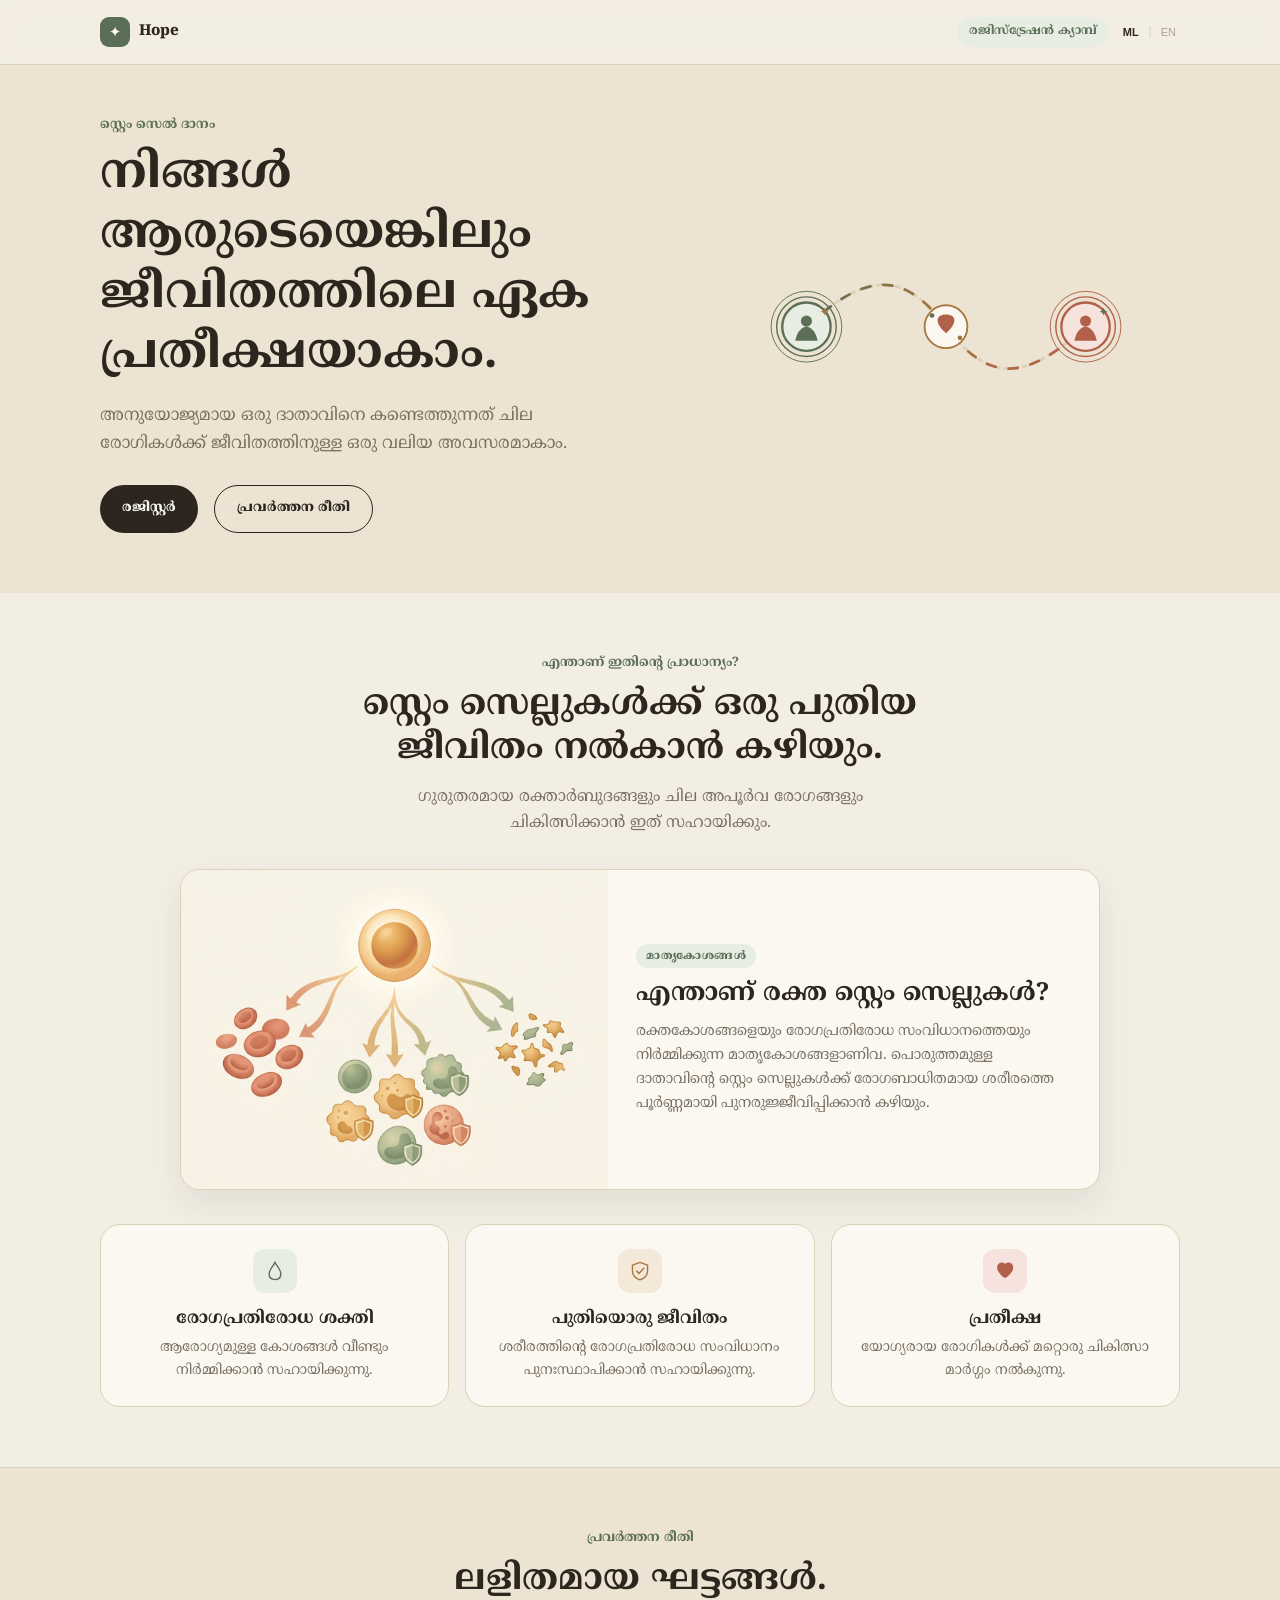
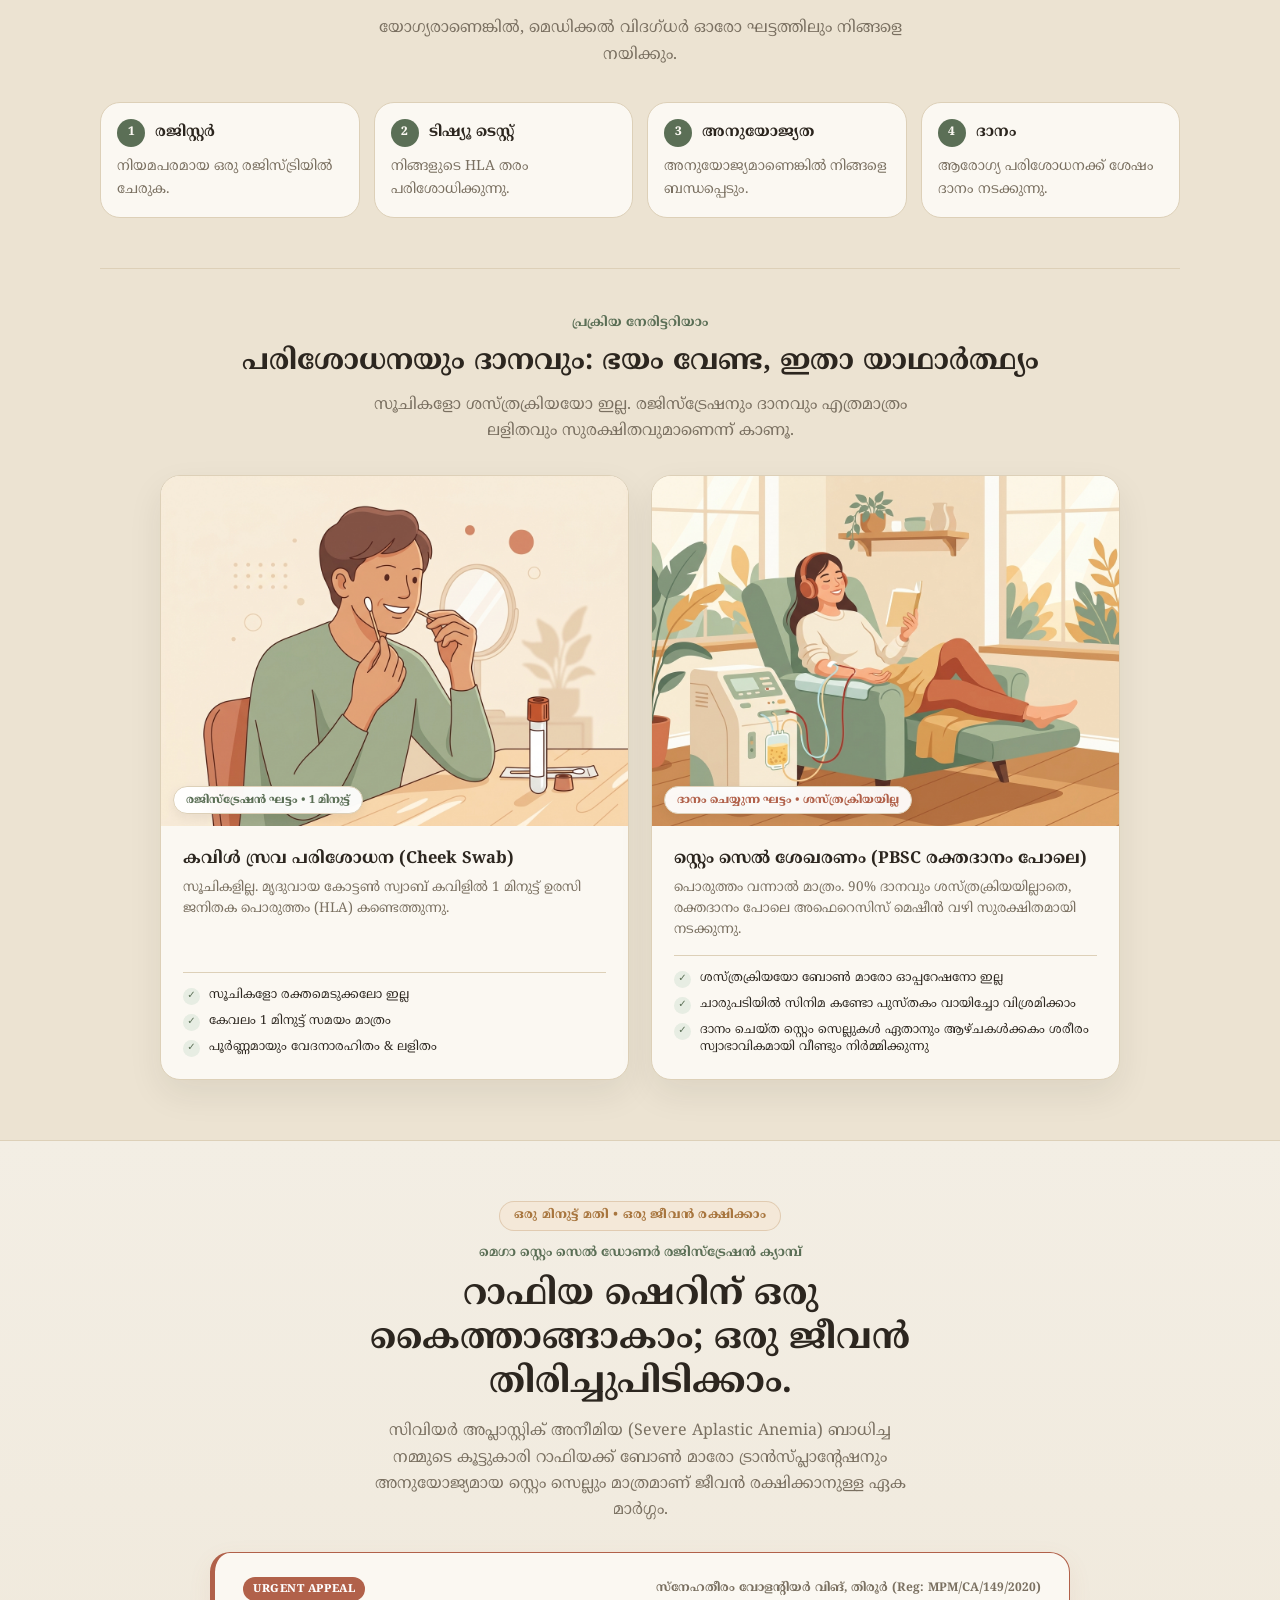
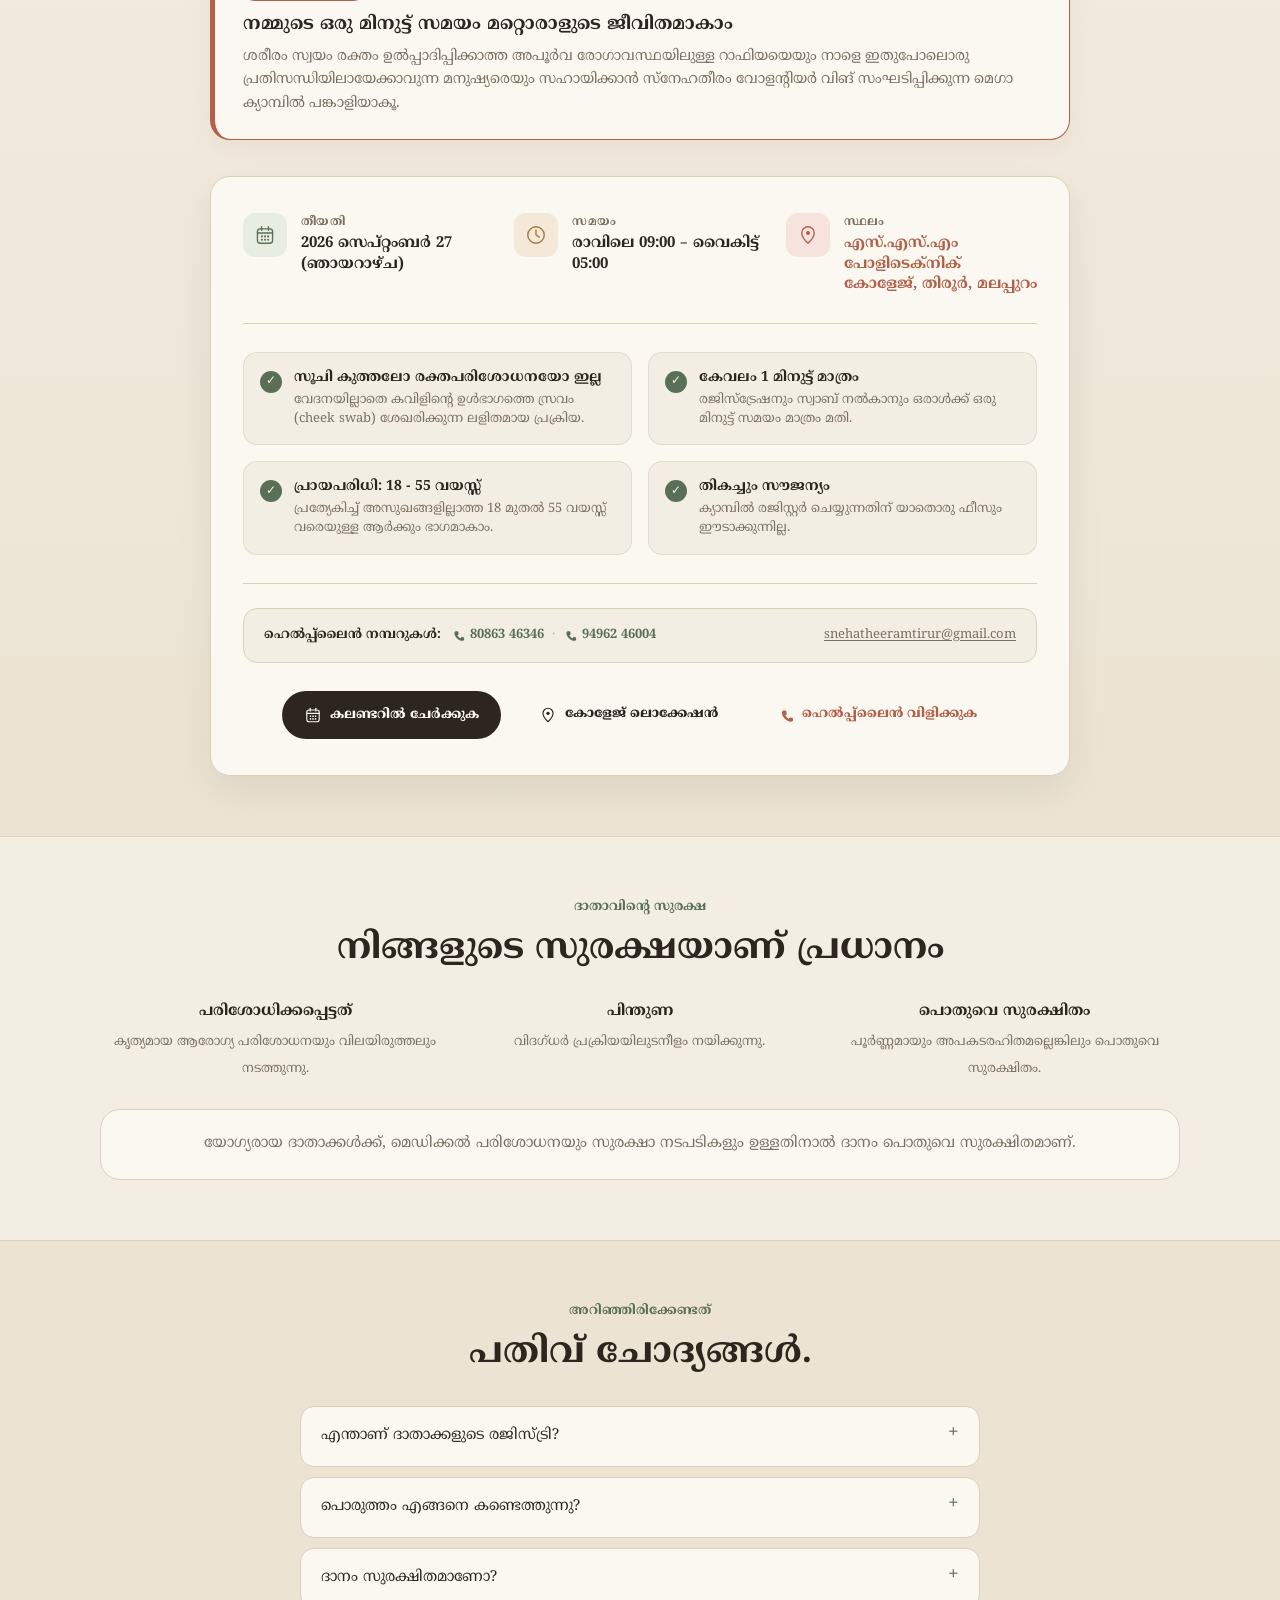
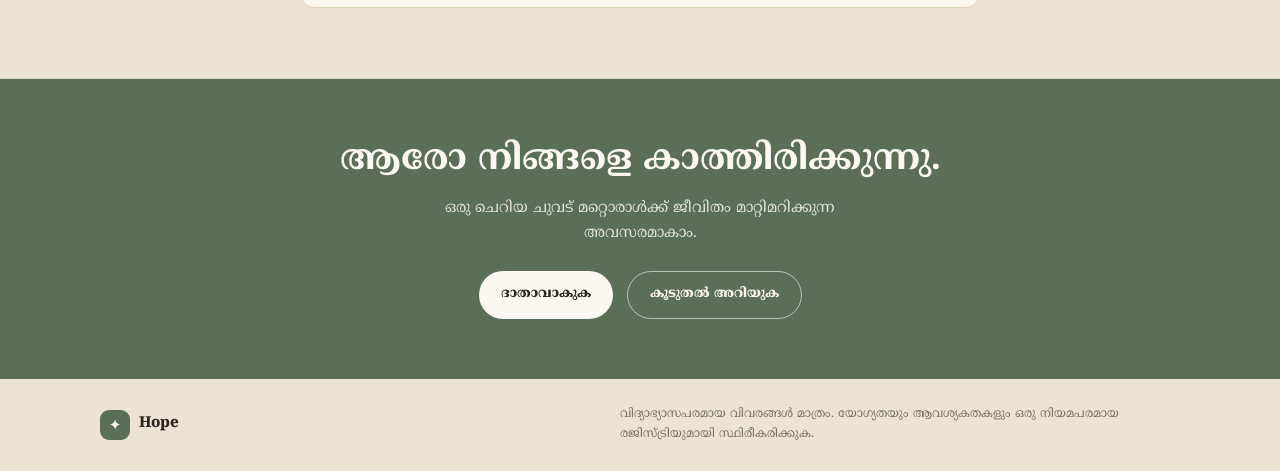
==== commit 036b10f8: "hero image fixes" ====
--- a/index.html
+++ b/index.html
@@ -2,7 +2,10 @@
 <html lang="ml" translate="no">
   <head>
     <meta charset="UTF-8" />
-    <meta name="viewport" content="width=device-width, initial-scale=1.0" />
+    <meta
+      name="viewport"
+      content="width=device-width, initial-scale=1.0, maximum-scale=1.0, user-scalable=no"
+    />
     <meta
       name="description"
       content="Learn how stem cell donation and donor registries can help patients searching for a matching donor."
@@ -15,7 +18,7 @@
       href="https://fonts.googleapis.com/css2?family=Noto+Serif+Malayalam:wght@400;500;600;700&family=Noto+Sans+Malayalam:wght@400;500;600;700;800&display=swap"
       rel="stylesheet"
     />
-    <link rel="stylesheet" href="css/styles.css" />
+    <link rel="stylesheet" href="./css/styles.css?v=20260907" />
   </head>
 
   <body class="is-loading lang-ml notranslate" translate="no">
@@ -259,14 +262,6 @@
                   </g>
                 </svg>
               </div>
-
-              <div class="hero-visual-footer">
-                <div class="hero-step-num step-1" title="1">1</div>
-                <div class="hero-step-arrow">→</div>
-                <div class="hero-step-num step-2" title="2">2</div>
-                <div class="hero-step-arrow">→</div>
-                <div class="hero-step-num step-3" title="3">3</div>
-              </div>
             </div>
           </div>
         </section>
@@ -627,6 +622,6 @@
       </footer>
     </div>
 
-    <script src="js/app.js" defer></script>
+    <script src="./js/app.js?v=20260907" defer></script>
   </body>
 </html>
--- a/css/styles.css
+++ b/css/styles.css
@@ -329,11 +329,8 @@
 
 /* HERO VISUAL CARD & ANIMATED DONATION SVG */
 .hero-visual-card {
-  background: var(--card);
-  border: 1px solid var(--line);
   border-radius: var(--radius);
   padding: 24px 20px 18px;
-  box-shadow: var(--shadow);
   display: flex;
   flex-direction: column;
   gap: 16px;
@@ -373,7 +370,9 @@
 
 /* Traveling Cells along Lifeline */
 .cell-particle {
-  offset-path: path("M 80 105 C 145 45, 185 45, 230 105 C 275 165, 315 165, 380 105");
+  offset-path: path(
+    "M 80 105 C 145 45, 185 45, 230 105 C 275 165, 315 165, 380 105"
+  );
   animation: travel-lifeline 3.2s cubic-bezier(0.4, 0, 0.6, 1) infinite;
 }
 
@@ -475,7 +474,10 @@
 }
 
 @keyframes heart-beat {
-  0%, 28%, 70%, 100% {
+  0%,
+  28%,
+  70%,
+  100% {
     transform: scale(1);
   }
   14% {
@@ -493,8 +495,14 @@
 }
 
 @keyframes sparkle-anim {
-  0% { transform: scale(0.8) rotate(-10deg); opacity: 0.7; }
-  100% { transform: scale(1.25) rotate(15deg); opacity: 1; }
+  0% {
+    transform: scale(0.8) rotate(-10deg);
+    opacity: 0.7;
+  }
+  100% {
+    transform: scale(1.25) rotate(15deg);
+    opacity: 1;
+  }
 }
 
 .floating-mini-dot {
@@ -506,8 +514,12 @@
 }
 
 @keyframes float-mini {
-  0% { transform: translateY(0); }
-  100% { transform: translateY(-4px); }
+  0% {
+    transform: translateY(0);
+  }
+  100% {
+    transform: translateY(-4px);
+  }
 }
 
 /* Footer Step Numbers Only */
@@ -1224,7 +1236,9 @@
   overflow: hidden;
   opacity: 0;
   transform: translateY(-6px);
-  transition: opacity 0.2s ease, transform 0.35s ease;
+  transition:
+    opacity 0.2s ease,
+    transform 0.35s ease;
 }
 
 .faq-item.is-open .faq-answer {
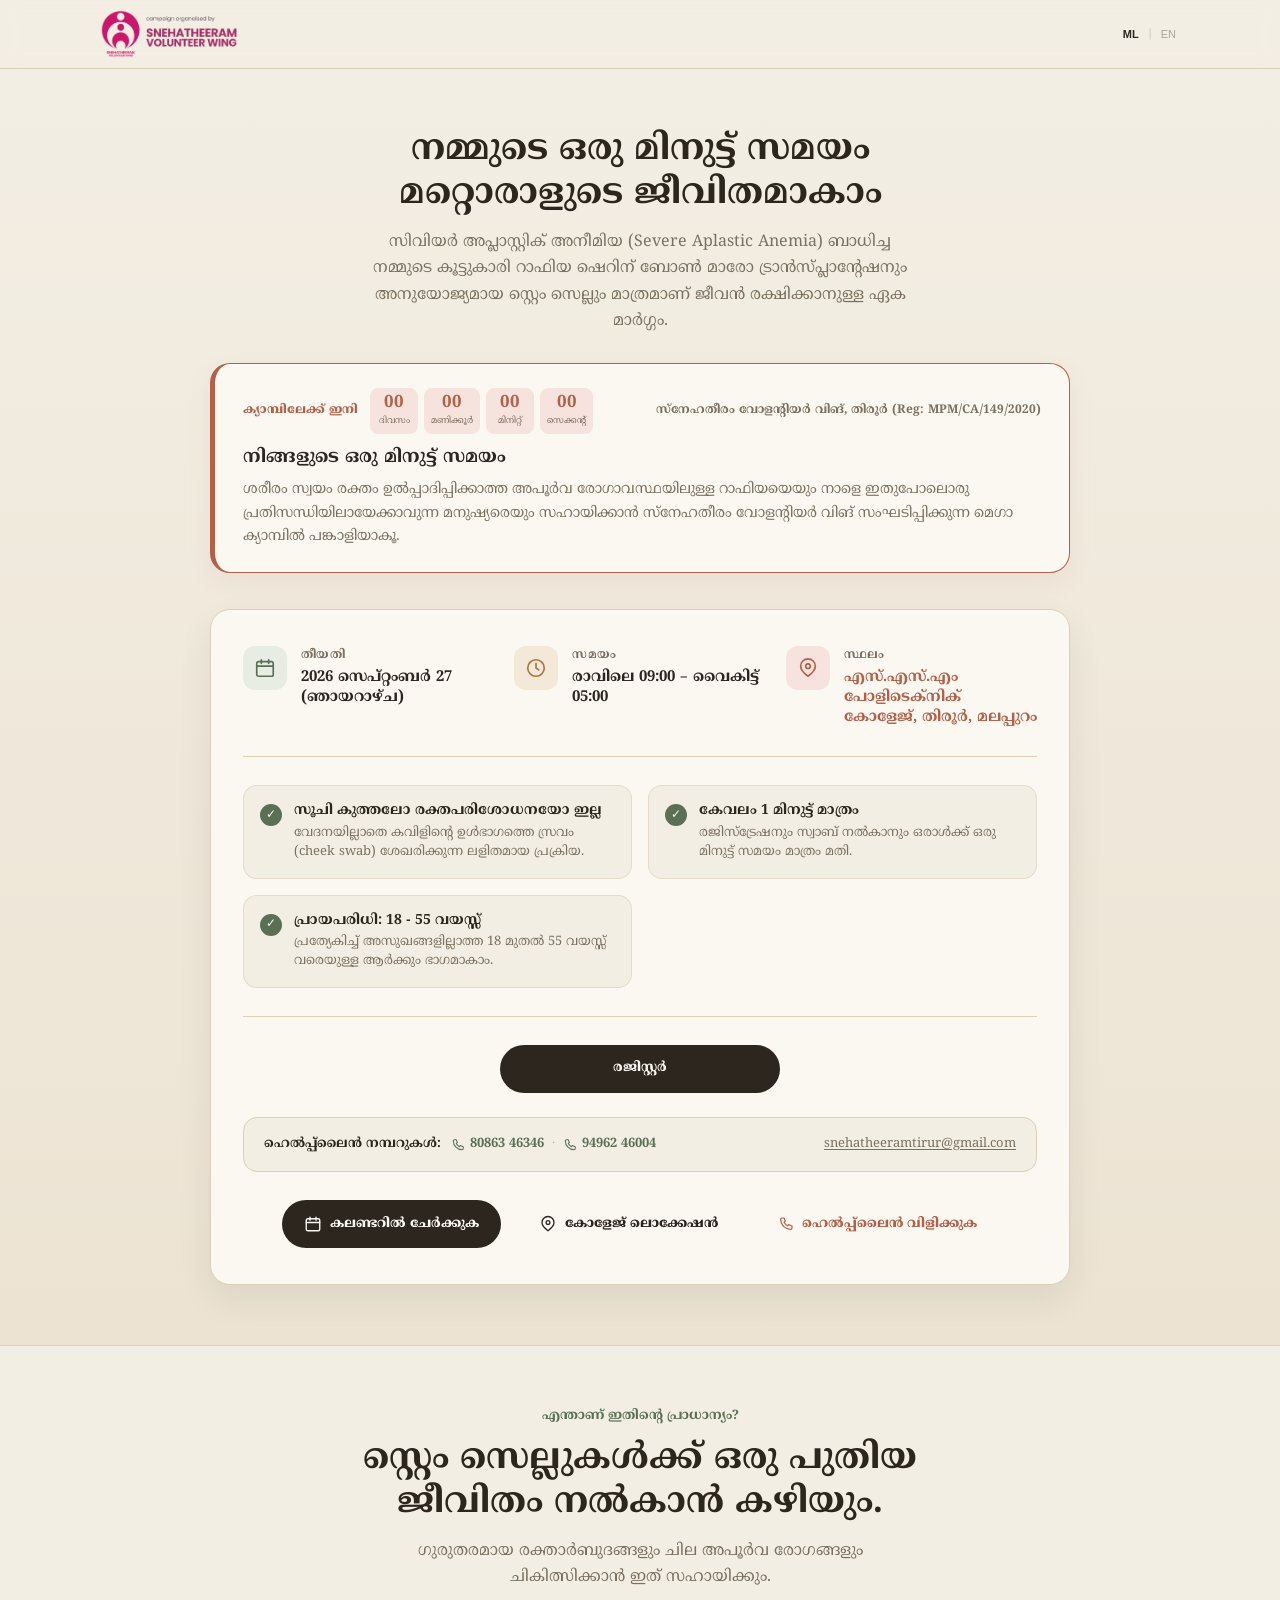
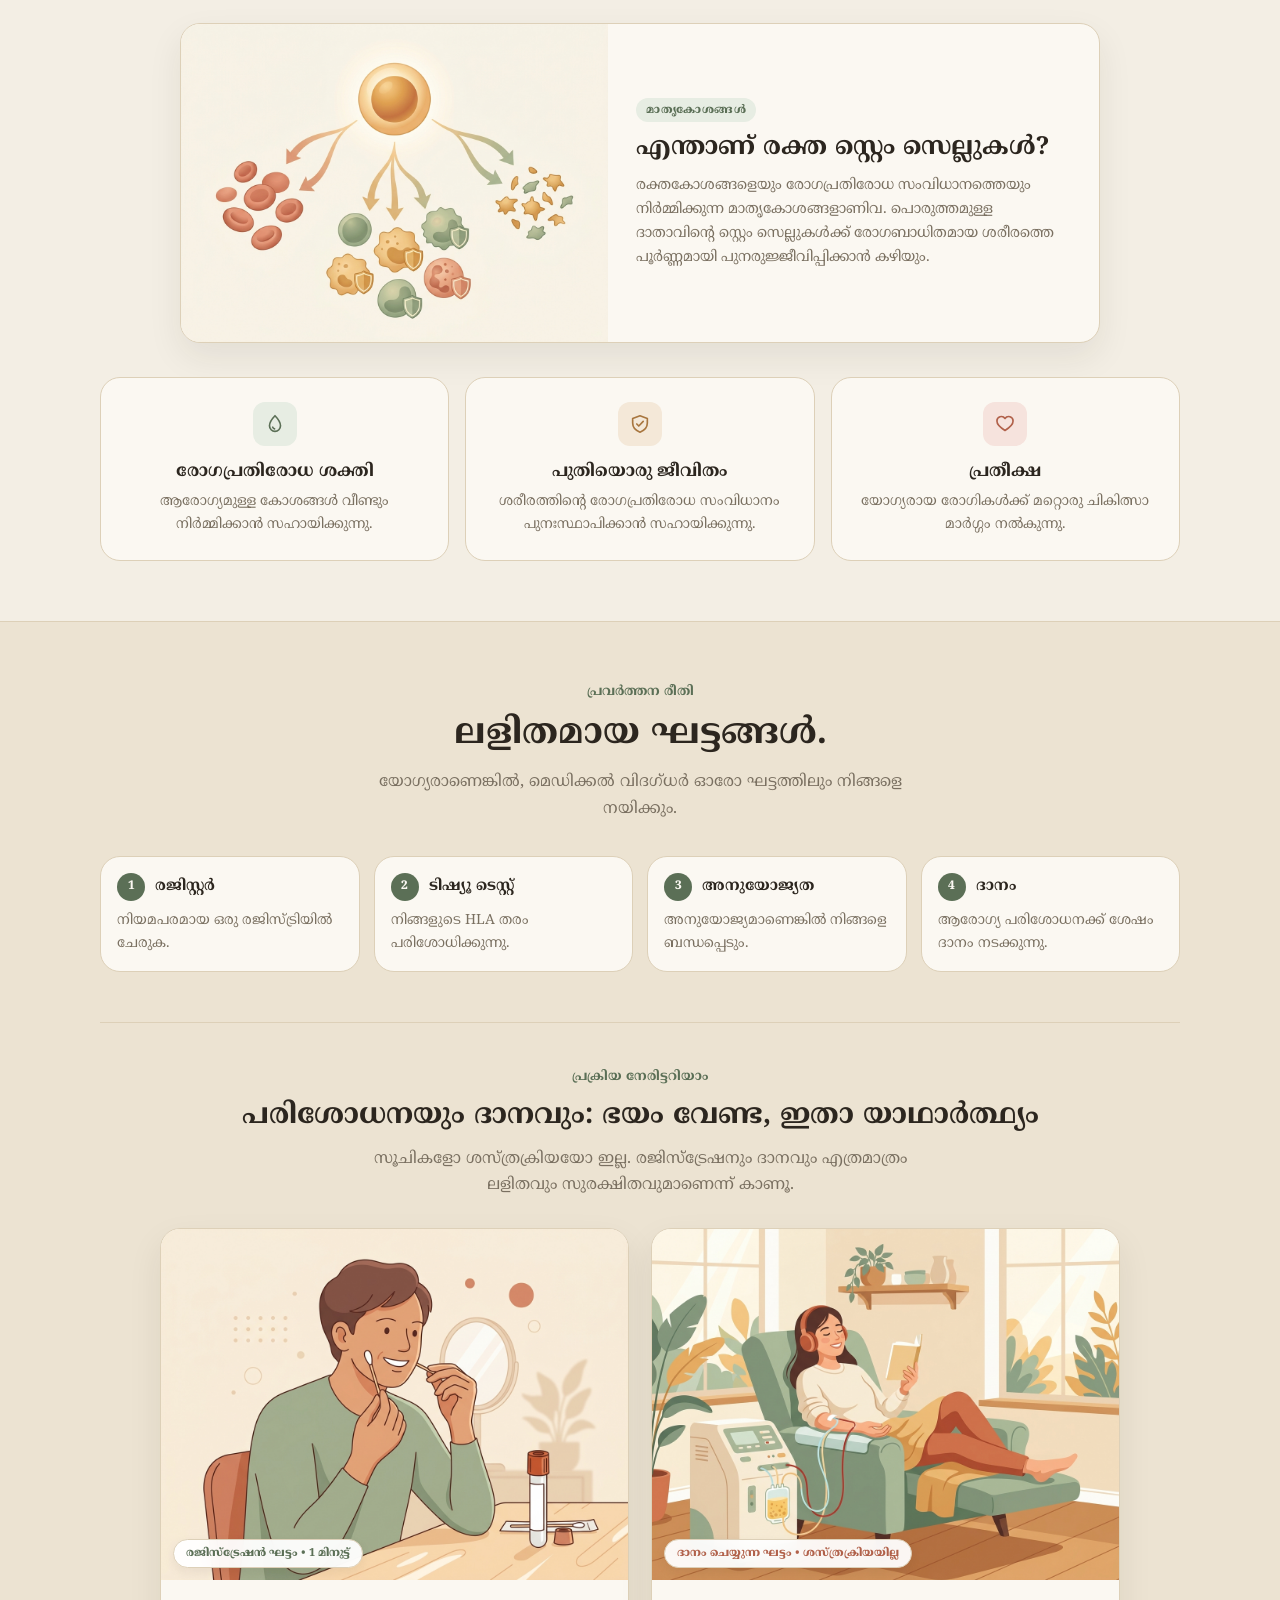
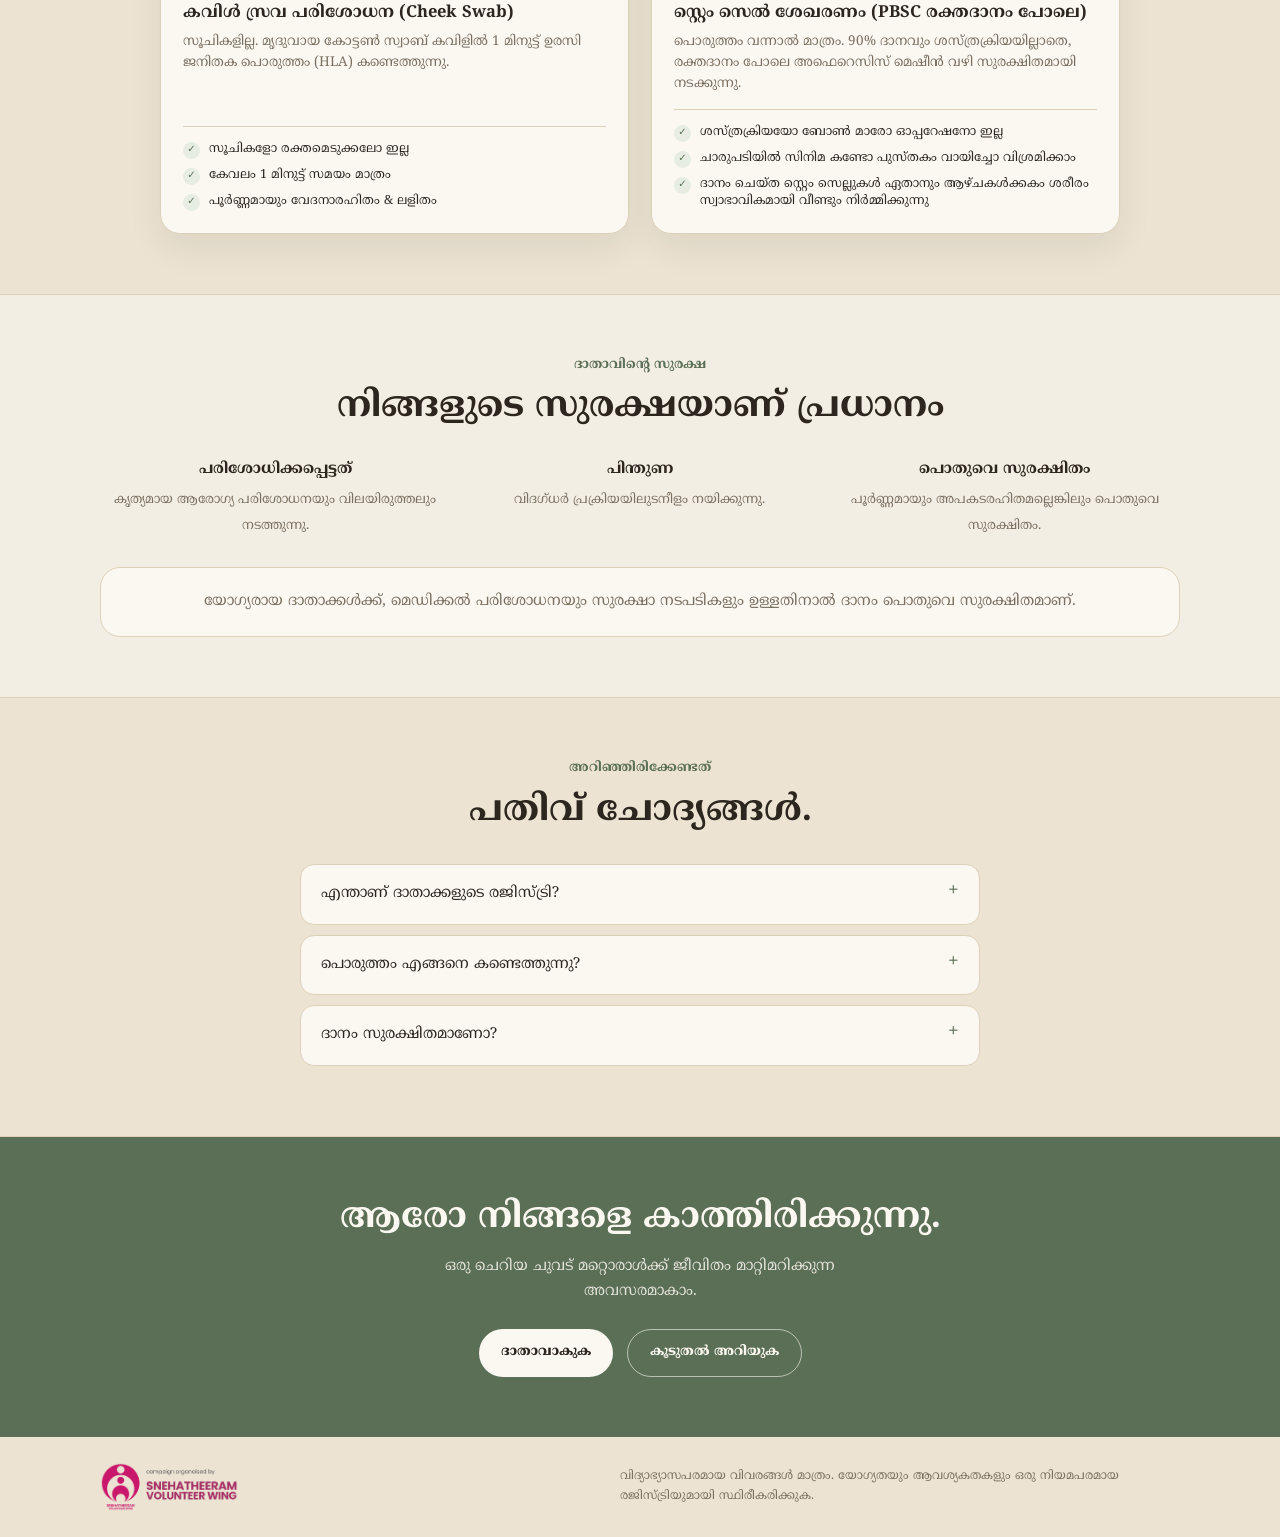
==== commit cd575871: "re arrange  and logo changes" ====
--- a/index.html
+++ b/index.html
@@ -18,128 +18,60 @@
       href="https://fonts.googleapis.com/css2?family=Noto+Serif+Malayalam:wght@400;500;600;700&family=Noto+Sans+Malayalam:wght@400;500;600;700;800&display=swap"
       rel="stylesheet"
     />
-    <link rel="stylesheet" href="./css/styles.css?v=20260907" />
+    <link rel="stylesheet" href="./css/styles.css?v=20260908" />
   </head>
 
   <body class="is-loading lang-ml notranslate" translate="no">
     <div class="match-loader" role="status" aria-label="Loading">
-      <div class="match-loader-ring"></div>
+      <img
+        src="assets/images/One minute logo.webp"
+        alt="One minute logo"
+        class="match-loader-logo"
+      />
     </div>
 
-    <div id="app-content" hidden>
-      <!-- SVG ICON SYMBOLS -->
-      <svg class="icon-sprite" width="0" height="0">
-        <defs>
-          <symbol id="icon-person" viewBox="0 0 64 64">
-            <circle cx="32" cy="18" r="10" fill="currentColor" />
-            <path d="M14 53c2-13 10-20 18-20s16 7 18 20" fill="currentColor" />
-          </symbol>
-          <symbol id="icon-heart" viewBox="0 0 64 64">
-            <path
-              d="M32 53S9 39 9 21C9 12 16 7 24 7c5 0 9 3 8 8 0-5 4-8 9-8 8 0 15 5 15 14 0 18-24 32-24 32Z"
-              fill="currentColor"
-            />
-          </symbol>
-          <symbol id="icon-blood" viewBox="0 0 64 64">
-            <path
-              d="M32 7C27 18 15 28 15 40c0 11 7 17 17 17s17-6 17-17C49 28 37 18 32 7Z"
-              fill="none"
-              stroke="currentColor"
-              stroke-width="4"
-            />
-          </symbol>
-          <symbol id="icon-shield" viewBox="0 0 64 64">
-            <path
-              d="M32 7l22 8v16c0 14-9 22-22 27C19 53 10 45 10 31V15l22-8Z"
-              fill="none"
-              stroke="currentColor"
-              stroke-width="4"
-            />
-            <path
-              d="m22 32 7 7 14-15"
-              fill="none"
-              stroke="currentColor"
-              stroke-width="4"
-              stroke-linecap="round"
-              stroke-linejoin="round"
-            />
-          </symbol>
-          <symbol id="icon-users" viewBox="0 0 64 64">
-            <circle cx="23" cy="20" r="9" fill="currentColor" />
-            <circle cx="43" cy="23" r="7" fill="currentColor" opacity=".65" />
-            <path
-              d="M8 51c1-11 7-17 15-17s14 6 15 17M35 50c1-8 5-13 12-13 5 0 8 4 9 13"
-              fill="currentColor"
-            />
-          </symbol>
-          <symbol id="icon-check" viewBox="0 0 64 64">
-            <circle
-              cx="32"
-              cy="32"
-              r="24"
-              fill="none"
-              stroke="currentColor"
-              stroke-width="4"
-            />
-            <path
-              d="m20 32 8 8 17-18"
-              fill="none"
-              stroke="currentColor"
-              stroke-width="5"
-              stroke-linecap="round"
-              stroke-linejoin="round"
-            />
-          </symbol>
-          <symbol id="icon-cell" viewBox="0 0 64 64">
-            <circle
-              cx="32"
-              cy="32"
-              r="21"
-              fill="none"
-              stroke="currentColor"
-              stroke-width="4"
-            />
-            <circle cx="24" cy="24" r="4" fill="currentColor" />
-            <circle cx="39" cy="27" r="3" fill="currentColor" />
-            <circle cx="31" cy="40" r="5" fill="currentColor" />
-          </symbol>
-          <symbol id="icon-calendar" viewBox="0 0 64 64">
-            <rect x="10" y="14" width="44" height="42" rx="8" fill="none" stroke="currentColor" stroke-width="4" />
-            <line x1="10" y1="26" x2="54" y2="26" stroke="currentColor" stroke-width="4" stroke-linecap="round" />
-            <line x1="22" y1="8" x2="22" y2="18" stroke="currentColor" stroke-width="4" stroke-linecap="round" />
-            <line x1="42" y1="8" x2="42" y2="18" stroke="currentColor" stroke-width="4" stroke-linecap="round" />
-            <circle cx="23" cy="36" r="3" fill="currentColor" />
-            <circle cx="32" cy="36" r="3" fill="currentColor" />
-            <circle cx="41" cy="36" r="3" fill="currentColor" />
-            <circle cx="23" cy="46" r="3" fill="currentColor" />
-            <circle cx="32" cy="46" r="3" fill="currentColor" />
-            <circle cx="41" cy="46" r="3" fill="currentColor" />
-          </symbol>
-          <symbol id="icon-location" viewBox="0 0 64 64">
-            <path d="M32 8c-9.9 0-18 8.1-18 18 0 13.5 18 30 18 30s18-16.5 18-30c0-9.9-8.1-18-18-18Z" fill="none" stroke="currentColor" stroke-width="4" stroke-linejoin="round" />
-            <circle cx="32" cy="26" r="6" fill="currentColor" />
-          </symbol>
-          <symbol id="icon-clock" viewBox="0 0 64 64">
-            <circle cx="32" cy="32" r="24" fill="none" stroke="currentColor" stroke-width="4" />
-            <polyline points="32 18 32 32 42 38" fill="none" stroke="currentColor" stroke-width="4" stroke-linecap="round" stroke-linejoin="round" />
-          </symbol>
-          <symbol id="icon-phone" viewBox="0 0 64 64">
-            <path d="M19 12c-2.2 0-4.3 1.2-5.4 3.1-4.8 8.4-1.2 24.2 12.5 37.9C39.8 66.7 55.6 70.3 64 65.5c1.9-1.1 3.1-3.2 3.1-5.4v-7.1c0-2.8-2-5.1-4.7-5.5l-8.6-1.4c-2.4-.4-4.8.8-5.9 3l-2.1 4.2c-7.6-3.8-13.8-10-17.6-17.6l4.2-2.1c2.2-1.1 3.4-3.5 3-5.9L34 16.7c-.4-2.7-2.7-4.7-5.5-4.7H19Z" transform="scale(0.8) translate(8, 6)" fill="currentColor" />
-          </symbol>
-        </defs>
-      </svg>
+    <svg class="icon-sprite" aria-hidden="true" focusable="false">
+      <symbol id="icon-calendar" viewBox="0 0 24 24">
+        <rect x="3" y="5" width="18" height="16" rx="2"></rect>
+        <path d="M16 3v4M8 3v4M3 10h18"></path>
+      </symbol>
+      <symbol id="icon-clock" viewBox="0 0 24 24">
+        <circle cx="12" cy="12" r="9"></circle>
+        <path d="M12 7v5l3 2"></path>
+      </symbol>
+      <symbol id="icon-location" viewBox="0 0 24 24">
+        <path d="M20 10c0 5-8 11-8 11S4 15 4 10a8 8 0 1 1 16 0Z"></path>
+        <circle cx="12" cy="10" r="2.5"></circle>
+      </symbol>
+      <symbol id="icon-phone" viewBox="0 0 24 24">
+        <path d="M6 3h3l2 5-2 1.5a14 14 0 0 0 5.5 5.5L16 13l5 2v3c0 1.1-.9 2-2 2C10.7 20 4 13.3 4 5a2 2 0 0 1 2-2Z"></path>
+      </symbol>
+      <symbol id="icon-blood" viewBox="0 0 24 24">
+        <path d="M12 3s6 6.1 6 11a6 6 0 0 1-12 0c0-4.9 6-11 6-11Z"></path>
+        <path d="M9.5 15.5a3 3 0 0 0 2 1.8"></path>
+      </symbol>
+      <symbol id="icon-shield" viewBox="0 0 24 24">
+        <path d="M12 3 20 6v5c0 5-3.4 8.2-8 10-4.6-1.8-8-5-8-10V6l8-3Z"></path>
+        <path d="m8.5 12 2.2 2.2 4.8-5"></path>
+      </symbol>
+      <symbol id="icon-heart" viewBox="0 0 24 24">
+        <path d="M20.8 8.8c0 5-8.8 10.2-8.8 10.2S3.2 13.8 3.2 8.8A4.8 4.8 0 0 1 12 6a4.8 4.8 0 0 1 8.8 2.8Z"></path>
+      </symbol>
+    </svg>
 
       <!-- HEADER -->
       <header class="site-header">
         <div class="container">
           <nav class="nav">
-            <a class="brand" href="#home">
-              <span class="brand-mark">✦</span>
-              <span>Hope</span>
+            <a class="brand" href="#home" aria-label="Snehatheeram home">
+              <img
+                src="assets/images/Snehatheeram full logo.webp"
+                alt="Snehatheeram logo"
+                class="brand-logo"
+              />
             </a>
 
             <div class="nav-right">
-              <a href="#drive" class="nav-drive-link" data-i18n="nav_drive">രജിസ്ട്രേഷൻ ഡ്രൈവ്</a>
               <div class="lang-toggle" role="group" aria-label="Language">
                 <button
                   type="button"
@@ -165,102 +97,185 @@
       </header>
 
       <main>
-        <!-- HERO -->
-        <section class="hero" id="home">
-          <div class="container">
-            <div>
-              <div class="eyebrow" data-i18n="hero_label"></div>
-              <h1 data-i18n="hero_h1"></h1>
-              <p class="hero-desc" data-i18n="hero_desc"></p>
-              <div class="hero-actions">
-                <a href="#join" class="btn btn-primary" data-i18n="hero_cta1"
-                  >രജിസ്ട്രിയിൽ ചേരുക</a
-                >
-                <a href="#how" class="btn btn-outline" data-i18n="hero_cta2"
-                  >പ്രവർത്തന രീതി</a
-                >
-              </div>
-            </div>
-
-            <div class="hero-visual-card" aria-label="Stem cell donation animation">
-              <div class="hero-svg-wrap">
-                <svg viewBox="0 0 460 210" class="donation-animation-svg" fill="none" xmlns="http://www.w3.org/2000/svg">
-                  <defs>
-                    <linearGradient id="donationFlowGrad" x1="0%" y1="0%" x2="100%" y2="0%">
-                      <stop offset="0%" stop-color="#5b6f56" />
-                      <stop offset="50%" stop-color="#a8763f" />
-                      <stop offset="100%" stop-color="#b1614a" />
-                    </linearGradient>
-                    <filter id="glow" x="-20%" y="-20%" width="140%" height="140%">
-                      <feGaussianBlur stdDeviation="3" result="blur" />
-                      <feComposite in="SourceGraphic" in2="blur" operator="over" />
-                    </filter>
-                  </defs>
-
-                  <!-- Base Track Line -->
-                  <path
-                    class="lifeline-track"
-                    d="M 80 105 C 145 45, 185 45, 230 105 C 275 165, 315 165, 380 105"
-                    stroke="#ddd0b8"
-                    stroke-width="3"
-                    stroke-linecap="round"
-                  />
-
-                  <!-- Animated Flow Lifeline -->
-                  <path
-                    class="lifeline-flow"
-                    d="M 80 105 C 145 45, 185 45, 230 105 C 275 165, 315 165, 380 105"
-                    stroke="url(#donationFlowGrad)"
-                    stroke-width="3"
-                    stroke-linecap="round"
-                  />
-
-                  <!-- Traveling Cells (Animated flow) -->
-                  <g class="cell-particle cell-p1">
-                    <circle r="7" fill="#5b6f56" filter="url(#glow)" />
-                    <circle r="3" fill="#ffffff" />
-                  </g>
-                  <g class="cell-particle cell-p2">
-                    <circle r="8" fill="#a8763f" filter="url(#glow)" />
-                    <circle r="3.5" fill="#ffffff" />
-                  </g>
-                  <g class="cell-particle cell-p3">
-                    <circle r="6" fill="#b1614a" filter="url(#glow)" />
-                    <circle r="2.5" fill="#ffffff" />
-                  </g>
-
-                  <!-- DONOR NODE (LEFT) -->
-                  <g class="node-donor" transform="translate(80, 105)">
-                    <circle class="pulse-ring" r="32" fill="none" stroke="#5b6f56" stroke-width="1.5" />
-                    <circle class="pulse-ring delay" r="38" fill="none" stroke="#5b6f56" stroke-width="1" />
-                    <circle r="26" fill="#e7ede3" stroke="#5b6f56" stroke-width="2.5" />
-                    <circle cx="0" cy="-6" r="6" fill="#5b6f56" />
-                    <path d="M -12 15 C -10 4 -4 0 0 0 C 4 0 10 4 12 15" fill="#5b6f56" />
-                    <text x="14" y="-12" font-size="13" fill="#a8763f" class="sparkle-icon">✦</text>
-                  </g>
-
-                  <!-- CENTER HLA MATCH NODE -->
-                  <g class="node-match" transform="translate(230, 105)">
-                    <circle r="23" fill="#fbf8f2" stroke="#a8763f" stroke-width="2" class="match-badge-pulse" />
-                    <path
-                      class="beating-heart"
-                      d="M 0 7 C -12 -3 -12 -13 0 -13 C 12 -13 12 -3 0 7 Z"
-                      fill="#b1614a"
-                    />
-                    <circle cx="-15" cy="-12" r="2.5" fill="#5b6f56" class="floating-mini-dot" />
-                    <circle cx="15" cy="12" r="2.5" fill="#a8763f" class="floating-mini-dot delay" />
-                  </g>
-
-                  <!-- PATIENT NODE (RIGHT) -->
-                  <g class="node-patient" transform="translate(380, 105)">
-                    <circle class="pulse-ring-patient" r="32" fill="none" stroke="#b1614a" stroke-width="1.5" />
-                    <circle class="pulse-ring-patient delay" r="38" fill="none" stroke="#b1614a" stroke-width="1" />
-                    <circle r="26" fill="#f6e3dd" stroke="#b1614a" stroke-width="2.5" />
-                    <circle cx="0" cy="-6" r="6" fill="#b1614a" />
-                    <path d="M -12 15 C -10 4 -4 0 0 0 C 4 0 10 4 12 15" fill="#b1614a" />
-                    <text x="14" y="-12" font-size="13" fill="#5b6f56" class="sparkle-icon">✦</text>
-                  </g>
-                </svg>
+        <!-- DONOR REGISTRATION DRIVE -->
+        <section class="section drive-section" id="drive">
+          <div class="container center">
+
+            <h2 data-i18n="drive_h2">
+            </h2>
+            <p class="intro" data-i18n="drive_intro"></p>
+
+            <!-- PATIENT APPEAL STORY CARD -->
+            <div class="drive-appeal-card">
+              <div class="drive-appeal-header">
+                <div class="drive-countdown" aria-live="polite">
+                  <span class="drive-countdown-label" data-i18n="drive_countdown_label"></span>
+                  <div class="countdown-units">
+                    <div class="countdown-unit"><strong id="countdownDays">00</strong><span data-i18n="countdown_days"></span></div>
+                    <div class="countdown-unit"><strong id="countdownHours">00</strong><span data-i18n="countdown_hours"></span></div>
+                    <div class="countdown-unit"><strong id="countdownMinutes">00</strong><span data-i18n="countdown_minutes"></span></div>
+                    <div class="countdown-unit"><strong id="countdownSeconds">00</strong><span data-i18n="countdown_seconds"></span></div>
+                  </div>
+                </div>
+                <span class="drive-org-badge" data-i18n="drive_org_val"
+                  >
+                  </span
+                >
+              </div>
+              <h3 data-i18n="drive_appeal_title">
+              </h3>
+              <p class="drive-appeal-desc" data-i18n="drive_appeal_desc"></p>
+            </div>
+
+            <div class="drive-main-card">
+              <div class="drive-meta-grid">
+                <div class="drive-meta-item">
+                  <div class="drive-meta-icon">
+                    <svg><use href="#icon-calendar"></use></svg>
+                  </div>
+                  <div class="drive-meta-text">
+                    <span class="drive-meta-label" data-i18n="drive_date_title"
+                      ></span
+                    >
+                    <strong class="drive-meta-value" data-i18n="drive_date_val"
+                      ></strong
+                    >
+                  </div>
+                </div>
+
+                <div class="drive-meta-item">
+                  <div class="drive-meta-icon">
+                    <svg><use href="#icon-clock"></use></svg>
+                  </div>
+                  <div class="drive-meta-text">
+                    <span class="drive-meta-label" data-i18n="drive_time_title"
+                      ></span
+                    >
+                    <strong class="drive-meta-value" data-i18n="drive_time_val"
+                      ></strong
+                    >
+                  </div>
+                </div>
+
+                <div class="drive-meta-item">
+                  <div class="drive-meta-icon">
+                    <svg><use href="#icon-location"></use></svg>
+                  </div>
+                  <div class="drive-meta-text">
+                    <span class="drive-meta-label" data-i18n="drive_loc_title"
+                      ></span
+                    >
+                    <strong
+                      class="drive-meta-value drive-location-highlight"
+                      data-i18n="drive_loc_val"
+                      ></strong
+                    >
+                  </div>
+                </div>
+              </div>
+
+              <!-- 4 HIGHLIGHT PERKS FROM POSTER -->
+              <div class="drive-perks drive-perks-4">
+                <div class="drive-perk">
+                  <div class="drive-perk-check" aria-hidden="true">✓</div>
+                  <div class="drive-perk-body">
+                    <h3 data-i18n="drive_card1_title">
+                    </h3>
+                    <p data-i18n="drive_card1_desc"></p>
+                  </div>
+                </div>
+                <div class="drive-perk">
+                  <div class="drive-perk-check" aria-hidden="true">✓</div>
+                  <div class="drive-perk-body">
+                    <h3 data-i18n="drive_card2_title">
+                    </h3>
+                    <p data-i18n="drive_card2_desc"></p>
+                  </div>
+                </div>
+                <div class="drive-perk">
+                  <div class="drive-perk-check" aria-hidden="true">✓</div>
+                  <div class="drive-perk-body">
+                    <h3 data-i18n="drive_card3_title">
+                    </h3>
+                    <p data-i18n="drive_card3_desc"></p>
+                  </div>
+                </div>
+              </div>
+
+              <div class="drive-register-action">
+                <a
+                  href="https://forms.gle/31Vgob6qD67SqmXq5"
+                  class="btn btn-primary"
+                  data-i18n="drive_cta_register"
+                >
+                </a>
+              </div>
+
+              <!-- CONTACT / HELPLINE STRIP -->
+              <div class="drive-contact-strip">
+                <div class="drive-contact-col">
+                  <span
+                    class="drive-contact-label"
+                    data-i18n="drive_contact_title"
+                    ></span
+                  >
+                  <div class="drive-contact-links">
+                    <a href="tel:+918086346346" class="drive-phone-link">
+                      <svg class="btn-icon" width="14" height="14">
+                        <use href="#icon-phone"></use>
+                      </svg>
+                      80863 46346
+                    </a>
+                    <span class="drive-divider">·</span>
+                    <a href="tel:+919496246004" class="drive-phone-link">
+                      <svg class="btn-icon" width="14" height="14">
+                        <use href="#icon-phone"></use>
+                      </svg>
+                      94962 46004
+                    </a>
+                  </div>
+                </div>
+                <div class="drive-email-col">
+                  <a
+                    href="mailto:snehatheeramtirur@gmail.com"
+                    class="drive-email-link"
+                    >snehatheeramtirur@gmail.com</a
+                  >
+                </div>
+              </div>
+
+              <div class="drive-actions">
+                <button
+                  type="button"
+                  id="calendarButton"
+                  class="btn btn-primary"
+                >
+                  <svg class="btn-icon" width="18" height="18">
+                    <use href="#icon-calendar"></use>
+                  </svg>
+                  <span data-i18n="drive_cta_calendar"></span>
+                </button>
+                <a
+                  href="https://www.google.com/maps/search/?api=1&query=SSM+Polytechnic+College+Tirur"
+                  target="_blank"
+                  rel="noopener noreferrer"
+                  class="btn btn-outline"
+                  id="directionsButton"
+                >
+                  <svg class="btn-icon" width="18" height="18">
+                    <use href="#icon-location"></use>
+                  </svg>
+                  <span data-i18n="drive_cta_directions"></span>
+                </a>
+                <a
+                  href="tel:+918086346346"
+                  class="btn btn-outline drive-call-btn"
+                >
+                  <svg class="btn-icon" width="16" height="16">
+                    <use href="#icon-phone"></use>
+                  </svg>
+                  <span data-i18n="drive_cta_call"></span>
+                </a>
               </div>
             </div>
           </div>
@@ -276,12 +291,20 @@
             <!-- STEM CELLS VISUAL EXPLAINER -->
             <div class="stemcell-explainer-card">
               <div class="explainer-media">
-                <img src="assets/images/stem-cells.jpg" alt="Stem cells branching into healthy blood cells illustration" class="explainer-img" loading="lazy" />
+                <img
+                  src="assets/images/stem-cells.jpg"
+                  alt="Stem cells branching into healthy blood cells illustration"
+                  class="explainer-img"
+                  loading="lazy"
+                />
               </div>
               <div class="explainer-content">
-                <div class="explainer-tag" data-i18n="stemcell_guide_tag">മാതൃകോശങ്ങൾ</div>
-                <h3 data-i18n="stemcell_guide_h3">എന്താണ് രക്ത സ്റ്റെം സെല്ലുകൾ?</h3>
-                <p data-i18n="stemcell_guide_p">രക്തകോശങ്ങളെയും രോഗപ്രതിരോധ സംവിധാനത്തെയും നിർമ്മിക്കുന്ന മാതൃകോശങ്ങളാണിവ. പൊരുത്തമുള്ള ദാതാവിന്റെ സ്റ്റെം സെല്ലുകൾക്ക് രോഗബാധിതമായ ശരീരത്തെ പൂർണ്ണമായി പുനരുജ്ജീവിപ്പിക്കാൻ കഴിയും.</p>
+                <div class="explainer-tag" data-i18n="stemcell_guide_tag">
+                </div>
+                <h3 data-i18n="stemcell_guide_h3">
+                </h3>
+                <p data-i18n="stemcell_guide_p">
+                </p>
               </div>
             </div>
 
@@ -352,33 +375,51 @@
             <!-- VISUAL PROCEDURE GUIDE: SWAB & DONATION -->
             <div class="procedure-guide">
               <div class="procedure-header">
-                <div class="eyebrow" data-i18n="procedure_label">പ്രക്രിയ നേരിട്ടറിയാം</div>
-                <h3 data-i18n="procedure_h2">പരിശോധനയും ദാനവും: ഭയം വേണ്ട, ഇതാ യാഥാർത്ഥ്യം</h3>
-                <p class="intro" data-i18n="procedure_intro">സൂചികളോ ശസ്ത്രക്രിയയോ ഇല്ല. രജിസ്ട്രേഷനും ദാനവും എത്രമാത്രം ലളിതവും സുരക്ഷിതവുമാണെന്ന് കാണൂ.</p>
+                <div class="eyebrow" data-i18n="procedure_label">
+                </div>
+                <h3 data-i18n="procedure_h2">
+                </h3>
+                <p class="intro" data-i18n="procedure_intro">
+                </p>
               </div>
 
               <div class="procedure-cards">
                 <!-- CARD 1: SWAB -->
                 <div class="procedure-card">
                   <div class="procedure-media">
-                    <img src="assets/images/swab-test.jpg" alt="Painless cheek swab procedure illustration" class="procedure-img" loading="lazy" />
-                    <span class="procedure-badge" data-i18n="proc1_badge">രജിസ്ട്രേഷൻ ഘട്ടം • 1 മിനുട്ട്</span>
+                    <img
+                      src="assets/images/swab-test.jpg"
+                      alt="Painless cheek swab procedure illustration"
+                      class="procedure-img"
+                      loading="lazy"
+                    />
+                    <span class="procedure-badge" data-i18n="proc1_badge"
+                      ></span
+                    >
                   </div>
                   <div class="procedure-body">
-                    <h4 data-i18n="proc1_title">കവിൾ സ്രവ പരിശോധന (Cheek Swab)</h4>
-                    <p data-i18n="proc1_desc">സൂചികളില്ല. മൃദുവായ കോട്ടൺ സ്വാബ് കവിളിൽ 1 മിനുട്ട് ഉരസി ജനിതക പൊരുത്തം (HLA) കണ്ടെത്തുന്നു.</p>
+                    <h4 data-i18n="proc1_title">
+                    </h4>
+                    <p data-i18n="proc1_desc">
+                    </p>
                     <ul class="procedure-checklist">
                       <li>
                         <span class="check-icon" aria-hidden="true">✓</span>
-                        <span data-i18n="proc1_point1">സൂചികളോ രക്തമെടുക്കലോ ഇല്ല</span>
+                        <span data-i18n="proc1_point1"
+                          ></span
+                        >
                       </li>
                       <li>
                         <span class="check-icon" aria-hidden="true">✓</span>
-                        <span data-i18n="proc1_point2">കേവലം 1 മിനുട്ട് സമയം മാത്രം</span>
+                        <span data-i18n="proc1_point2"
+                          ></span
+                        >
                       </li>
                       <li>
                         <span class="check-icon" aria-hidden="true">✓</span>
-                        <span data-i18n="proc1_point3">പൂർണ്ണമായും വേദനാരഹിതം & ലളിതം</span>
+                        <span data-i18n="proc1_point3"
+                          ></span
+                        >
                       </li>
                     </ul>
                   </div>
@@ -387,152 +428,45 @@
                 <!-- CARD 2: DONATION / EXTRACTION -->
                 <div class="procedure-card">
                   <div class="procedure-media">
-                    <img src="assets/images/donation-process.jpg" alt="Comfortable non-surgical stem cell donation illustration" class="procedure-img" loading="lazy" />
-                    <span class="procedure-badge procedure-badge-donation" data-i18n="proc2_badge">ദാനം ചെയ്യുന്ന ഘട്ടം • ശസ്ത്രക്രിയയില്ല</span>
+                    <img
+                      src="assets/images/donation-process.jpg"
+                      alt="Comfortable non-surgical stem cell donation illustration"
+                      class="procedure-img"
+                      loading="lazy"
+                    />
+                    <span
+                      class="procedure-badge procedure-badge-donation"
+                      data-i18n="proc2_badge"
+                      ></span
+                    >
                   </div>
                   <div class="procedure-body">
-                    <h4 data-i18n="proc2_title">സ്റ്റെം സെൽ ശേഖരണം (PBSC രക്തദാനം പോലെ)</h4>
-                    <p data-i18n="proc2_desc">പൊരുത്തം വന്നാൽ മാത്രം. 90% ദാനവും ശസ്ത്രക്രിയയില്ലാതെ, രക്തദാനം പോലെ അഫെറെസിസ് മെഷീൻ വഴി സുരക്ഷിതമായി നടക്കുന്നു.</p>
+                    <h4 data-i18n="proc2_title">
+                    </h4>
+                    <p data-i18n="proc2_desc">
+                    </p>
                     <ul class="procedure-checklist">
                       <li>
                         <span class="check-icon" aria-hidden="true">✓</span>
-                        <span data-i18n="proc2_point1">ശസ്ത്രക്രിയയോ ബോൺ മാരോ ഓപ്പറേഷനോ ഇല്ല</span>
+                        <span data-i18n="proc2_point1"
+                          ></span
+                        >
                       </li>
                       <li>
                         <span class="check-icon" aria-hidden="true">✓</span>
-                        <span data-i18n="proc2_point2">ചാരുപടിയിൽ സിനിമ കണ്ടോ പുസ്തകം വായിച്ചോ വിശ്രമിക്കാം</span>
+                        <span data-i18n="proc2_point2"
+                          ></span
+                        >
                       </li>
                       <li>
                         <span class="check-icon" aria-hidden="true">✓</span>
-                        <span data-i18n="proc2_point3">ദാനം ചെയ്ത സ്റ്റെം സെല്ലുകൾ ഏതാനും ആഴ്ചകൾക്കകം ശരീരം സ്വാഭാവികമായി വീണ്ടും നിർമ്മിക്കുന്നു</span>
+                        <span data-i18n="proc2_point3"
+                          ></span
+                        >
                       </li>
                     </ul>
                   </div>
                 </div>
-              </div>
-            </div>
-          </div>
-        </section>
-
-        <!-- DONOR REGISTRATION DRIVE -->
-        <section class="section drive-section" id="drive">
-          <div class="container center">
-            <div class="drive-badge-wrap">
-              <span class="drive-badge" data-i18n="drive_badge">ഒരു മിനുട്ട് മതി • ഒരു ജീവൻ രക്ഷിക്കാം</span>
-            </div>
-            <div class="eyebrow" data-i18n="drive_label">മെഗാ സ്റ്റെം സെൽ ഡോണർ രജിസ്ട്രേഷൻ ക്യാമ്പ്</div>
-            <h2 data-i18n="drive_h2">റാഫിയ ഷെറിന് ഒരു കൈത്താങ്ങാകാം; ഒരു ജീവൻ തിരിച്ചുപിടിക്കാം.</h2>
-            <p class="intro" data-i18n="drive_intro"></p>
-
-            <!-- PATIENT APPEAL STORY CARD -->
-            <div class="drive-appeal-card">
-              <div class="drive-appeal-header">
-                <span class="drive-appeal-tag">Urgent Appeal</span>
-                <span class="drive-org-badge" data-i18n="drive_org_val">സ്നേഹതീരം വോളന്റിയർ വിങ്, തിരൂർ (Reg: MPM/CA/149/2020)</span>
-              </div>
-              <h3 data-i18n="drive_appeal_title">നമ്മുടെ ഒരു മിനുട്ട് സമയം മറ്റൊരാളുടെ ജീവിതമാകാം</h3>
-              <p class="drive-appeal-desc" data-i18n="drive_appeal_desc"></p>
-            </div>
-
-            <div class="drive-main-card">
-              <div class="drive-meta-grid">
-                <div class="drive-meta-item">
-                  <div class="drive-meta-icon">
-                    <svg><use href="#icon-calendar"></use></svg>
-                  </div>
-                  <div class="drive-meta-text">
-                    <span class="drive-meta-label" data-i18n="drive_date_title">തീയതി</span>
-                    <strong class="drive-meta-value" data-i18n="drive_date_val">2026 സെപ്റ്റംബർ 27 (ഞായറാഴ്ച)</strong>
-                  </div>
-                </div>
-
-                <div class="drive-meta-item">
-                  <div class="drive-meta-icon">
-                    <svg><use href="#icon-clock"></use></svg>
-                  </div>
-                  <div class="drive-meta-text">
-                    <span class="drive-meta-label" data-i18n="drive_time_title">സമയം</span>
-                    <strong class="drive-meta-value" data-i18n="drive_time_val">രാവിലെ 09:00 – വൈകിട്ട് 05:00</strong>
-                  </div>
-                </div>
-
-                <div class="drive-meta-item">
-                  <div class="drive-meta-icon">
-                    <svg><use href="#icon-location"></use></svg>
-                  </div>
-                  <div class="drive-meta-text">
-                    <span class="drive-meta-label" data-i18n="drive_loc_title">സ്ഥലം</span>
-                    <strong class="drive-meta-value drive-location-highlight" data-i18n="drive_loc_val">എസ്.എസ്.എം പോളിടെക്നിക് കോളേജ്, തിരൂർ, മലപ്പുറം</strong>
-                  </div>
-                </div>
-              </div>
-
-              <!-- 4 HIGHLIGHT PERKS FROM POSTER -->
-              <div class="drive-perks drive-perks-4">
-                <div class="drive-perk">
-                  <div class="drive-perk-check" aria-hidden="true">✓</div>
-                  <div class="drive-perk-body">
-                    <h3 data-i18n="drive_card1_title">സൂചി കുത്തലോ രക്തപരിശോധനയോ ഇല്ല</h3>
-                    <p data-i18n="drive_card1_desc"></p>
-                  </div>
-                </div>
-                <div class="drive-perk">
-                  <div class="drive-perk-check" aria-hidden="true">✓</div>
-                  <div class="drive-perk-body">
-                    <h3 data-i18n="drive_card2_title">കേവലം 1 മിനുട്ട് മാത്രം</h3>
-                    <p data-i18n="drive_card2_desc"></p>
-                  </div>
-                </div>
-                <div class="drive-perk">
-                  <div class="drive-perk-check" aria-hidden="true">✓</div>
-                  <div class="drive-perk-body">
-                    <h3 data-i18n="drive_card3_title">പ്രായപരിധി: 18 - 55 വയസ്സ്</h3>
-                    <p data-i18n="drive_card3_desc"></p>
-                  </div>
-                </div>
-                <div class="drive-perk">
-                  <div class="drive-perk-check" aria-hidden="true">✓</div>
-                  <div class="drive-perk-body">
-                    <h3 data-i18n="drive_card4_title">തികച്ചും സൗജന്യം</h3>
-                    <p data-i18n="drive_card4_desc"></p>
-                  </div>
-                </div>
-              </div>
-
-              <!-- CONTACT / HELPLINE STRIP -->
-              <div class="drive-contact-strip">
-                <div class="drive-contact-col">
-                  <span class="drive-contact-label" data-i18n="drive_contact_title">ഹെൽപ്പ്‌ലൈൻ നമ്പറുകൾ:</span>
-                  <div class="drive-contact-links">
-                    <a href="tel:+918086346346" class="drive-phone-link">
-                      <svg class="btn-icon" width="14" height="14"><use href="#icon-phone"></use></svg>
-                      80863 46346
-                    </a>
-                    <span class="drive-divider">·</span>
-                    <a href="tel:+919496246004" class="drive-phone-link">
-                      <svg class="btn-icon" width="14" height="14"><use href="#icon-phone"></use></svg>
-                      94962 46004
-                    </a>
-                  </div>
-                </div>
-                <div class="drive-email-col">
-                  <a href="mailto:snehatheeramtirur@gmail.com" class="drive-email-link">snehatheeramtirur@gmail.com</a>
-                </div>
-              </div>
-
-              <div class="drive-actions">
-                <button type="button" id="calendarButton" class="btn btn-primary">
-                  <svg class="btn-icon" width="18" height="18"><use href="#icon-calendar"></use></svg>
-                  <span data-i18n="drive_cta_calendar">കലണ്ടറിൽ ചേർക്കുക</span>
-                </button>
-                <a href="https://www.google.com/maps/search/?api=1&query=SSM+Polytechnic+College+Tirur" target="_blank" rel="noopener noreferrer" class="btn btn-outline" id="directionsButton">
-                  <svg class="btn-icon" width="18" height="18"><use href="#icon-location"></use></svg>
-                  <span data-i18n="drive_cta_directions">കോളേജ് ലൊക്കേഷൻ</span>
-                </a>
-                <a href="tel:+918086346346" class="btn btn-outline drive-call-btn">
-                  <svg class="btn-icon" width="16" height="16"><use href="#icon-phone"></use></svg>
-                  <span data-i18n="drive_cta_call">ഹെൽപ്പ്‌ലൈൻ വിളിക്കുക</span>
-                </a>
               </div>
             </div>
           </div>
@@ -571,19 +505,37 @@
 
             <div class="faq-list">
               <div class="faq-item">
-                <button class="faq-question" type="button" aria-expanded="false" aria-controls="faq-answer-1" data-i18n="faq1_q"></button>
+                <button
+                  class="faq-question"
+                  type="button"
+                  aria-expanded="false"
+                  aria-controls="faq-answer-1"
+                  data-i18n="faq1_q"
+                ></button>
                 <div class="faq-answer">
                   <p id="faq-answer-1" data-i18n="faq1_a"></p>
                 </div>
               </div>
               <div class="faq-item">
-                <button class="faq-question" type="button" aria-expanded="false" aria-controls="faq-answer-2" data-i18n="faq2_q"></button>
+                <button
+                  class="faq-question"
+                  type="button"
+                  aria-expanded="false"
+                  aria-controls="faq-answer-2"
+                  data-i18n="faq2_q"
+                ></button>
                 <div class="faq-answer">
                   <p id="faq-answer-2" data-i18n="faq2_a"></p>
                 </div>
               </div>
               <div class="faq-item">
-                <button class="faq-question" type="button" aria-expanded="false" aria-controls="faq-answer-3" data-i18n="faq3_q"></button>
+                <button
+                  class="faq-question"
+                  type="button"
+                  aria-expanded="false"
+                  aria-controls="faq-answer-3"
+                  data-i18n="faq3_q"
+                ></button>
                 <div class="faq-answer">
                   <p id="faq-answer-3" data-i18n="faq3_a"></p>
                 </div>
@@ -613,15 +565,17 @@
       <!-- FOOTER -->
       <footer>
         <div class="container footer-inner">
-          <a class="brand" href="#home">
-            <span class="brand-mark">✦</span>
-            <span>Hope</span>
+          <a class="brand" href="#home" aria-label="Snehatheeram home">
+            <img
+              src="assets/images/Snehatheeram full logo.webp"
+              alt="Snehatheeram logo"
+              class="brand-logo"
+            />
           </a>
           <div class="footer-note" data-i18n="footer_note"></div>
         </div>
       </footer>
-    </div>
-
-    <script src="./js/app.js?v=20260907" defer></script>
+
+    <script src="./js/app.js?v=20260908" defer></script>
   </body>
-</html>
+</html>
--- a/css/styles.css
+++ b/css/styles.css
@@ -51,12 +51,27 @@
 }
 
 .match-loader {
+  position: fixed;
+  inset: 0;
+  z-index: 1000;
   min-height: 100svh;
   display: grid;
   place-items: center;
   align-content: center;
   gap: 16px;
   background: var(--beige);
+}
+
+.match-loader-logo {
+  width: min(200px, 56vw);
+  max-width: 200px;
+  height: auto;
+  display: block;
+  object-fit: contain;
+}
+
+.match-loader.is-exiting .match-loader-logo {
+  animation: loader-logo-out 0.65s cubic-bezier(0.4, 0, 0.2, 1) forwards;
 }
 
 .match-loader-ring {
@@ -99,12 +114,33 @@
   }
 }
 
+@keyframes loader-logo-out {
+  0% {
+    opacity: 1;
+    transform: scale(1) translateY(0);
+  }
+  100% {
+    opacity: 0;
+    transform: scale(1.12) translateY(-14px);
+  }
+}
+
+@media (prefers-reduced-motion: reduce) {
+  .match-loader.is-exiting .match-loader-logo {
+    animation-duration: 0.01ms;
+  }
+}
+
 body:not(.is-loading) .match-loader {
   display: none;
 }
 
-body.is-loading #app-content {
-  display: none;
+body.is-loading {
+  overflow: hidden;
+}
+
+body.is-loading > :not(.match-loader) {
+  visibility: hidden;
 }
 
 a {
@@ -119,6 +155,18 @@
 
 .icon-sprite {
   position: absolute;
+  width: 0;
+  height: 0;
+}
+
+.card-icon svg,
+.drive-meta-icon svg,
+.btn-icon {
+  fill: none;
+  stroke: currentColor;
+  stroke-width: 1.8;
+  stroke-linecap: round;
+  stroke-linejoin: round;
 }
 
 .container {
@@ -146,12 +194,18 @@
 }
 
 .brand {
-  display: flex;
-  align-items: center;
-  gap: 9px;
-  font-weight: 800;
-  color: var(--ink);
-  font-size: 15px;
+  display: inline-flex;
+  align-items: center;
+  justify-content: center;
+  min-height: 42px;
+}
+
+.brand-logo {
+  display: block;
+  max-height: 48px;
+  width: auto;
+  max-width: min(220px, 54vw);
+  object-fit: contain;
 }
 
 .brand-mark {
@@ -905,15 +959,48 @@
   margin-bottom: 12px;
 }
 
-.drive-appeal-tag {
-  background: var(--clay);
-  color: #ffffff;
-  font-size: 11px;
+.drive-countdown {
+  display: flex;
+  align-items: center;
+  gap: 12px;
+  color: var(--clay);
+}
+
+.drive-countdown-label {
+  font-size: 12px;
   font-weight: 800;
-  text-transform: uppercase;
-  letter-spacing: 0.05em;
-  padding: 3px 10px;
-  border-radius: 100px;
+  white-space: nowrap;
+}
+
+.countdown-units {
+  display: flex;
+  gap: 6px;
+}
+
+.countdown-unit {
+  min-width: 48px;
+  padding: 5px 6px 4px;
+  border: 1px solid var(--clay-light);
+  border-radius: 8px;
+  background: var(--clay-light);
+  text-align: center;
+}
+
+.countdown-unit strong,
+.countdown-unit span {
+  display: block;
+}
+
+.countdown-unit strong {
+  font-size: 17px;
+  line-height: 1.1;
+  font-variant-numeric: tabular-nums;
+}
+
+.countdown-unit span {
+  margin-top: 2px;
+  font-size: 9px;
+  color: var(--muted);
 }
 
 .drive-org-badge {
@@ -1065,6 +1152,16 @@
   flex-wrap: wrap;
 }
 
+.drive-register-action {
+  display: flex;
+  justify-content: center;
+  padding-top: 28px;
+}
+
+.drive-register-action .btn {
+  min-width: min(100%, 280px);
+}
+
 .drive-actions .btn {
   cursor: pointer;
   border: none;
@@ -1383,6 +1480,25 @@
     padding: 24px 18px;
   }
 
+  .drive-appeal-header {
+    align-items: flex-start;
+  }
+
+  .drive-countdown {
+    flex-direction: column;
+    align-items: flex-start;
+    gap: 8px;
+  }
+
+  .countdown-units {
+    gap: 4px;
+  }
+
+  .countdown-unit {
+    min-width: 44px;
+    padding-inline: 4px;
+  }
+
   .footer-inner {
     flex-direction: column;
     text-align: center;
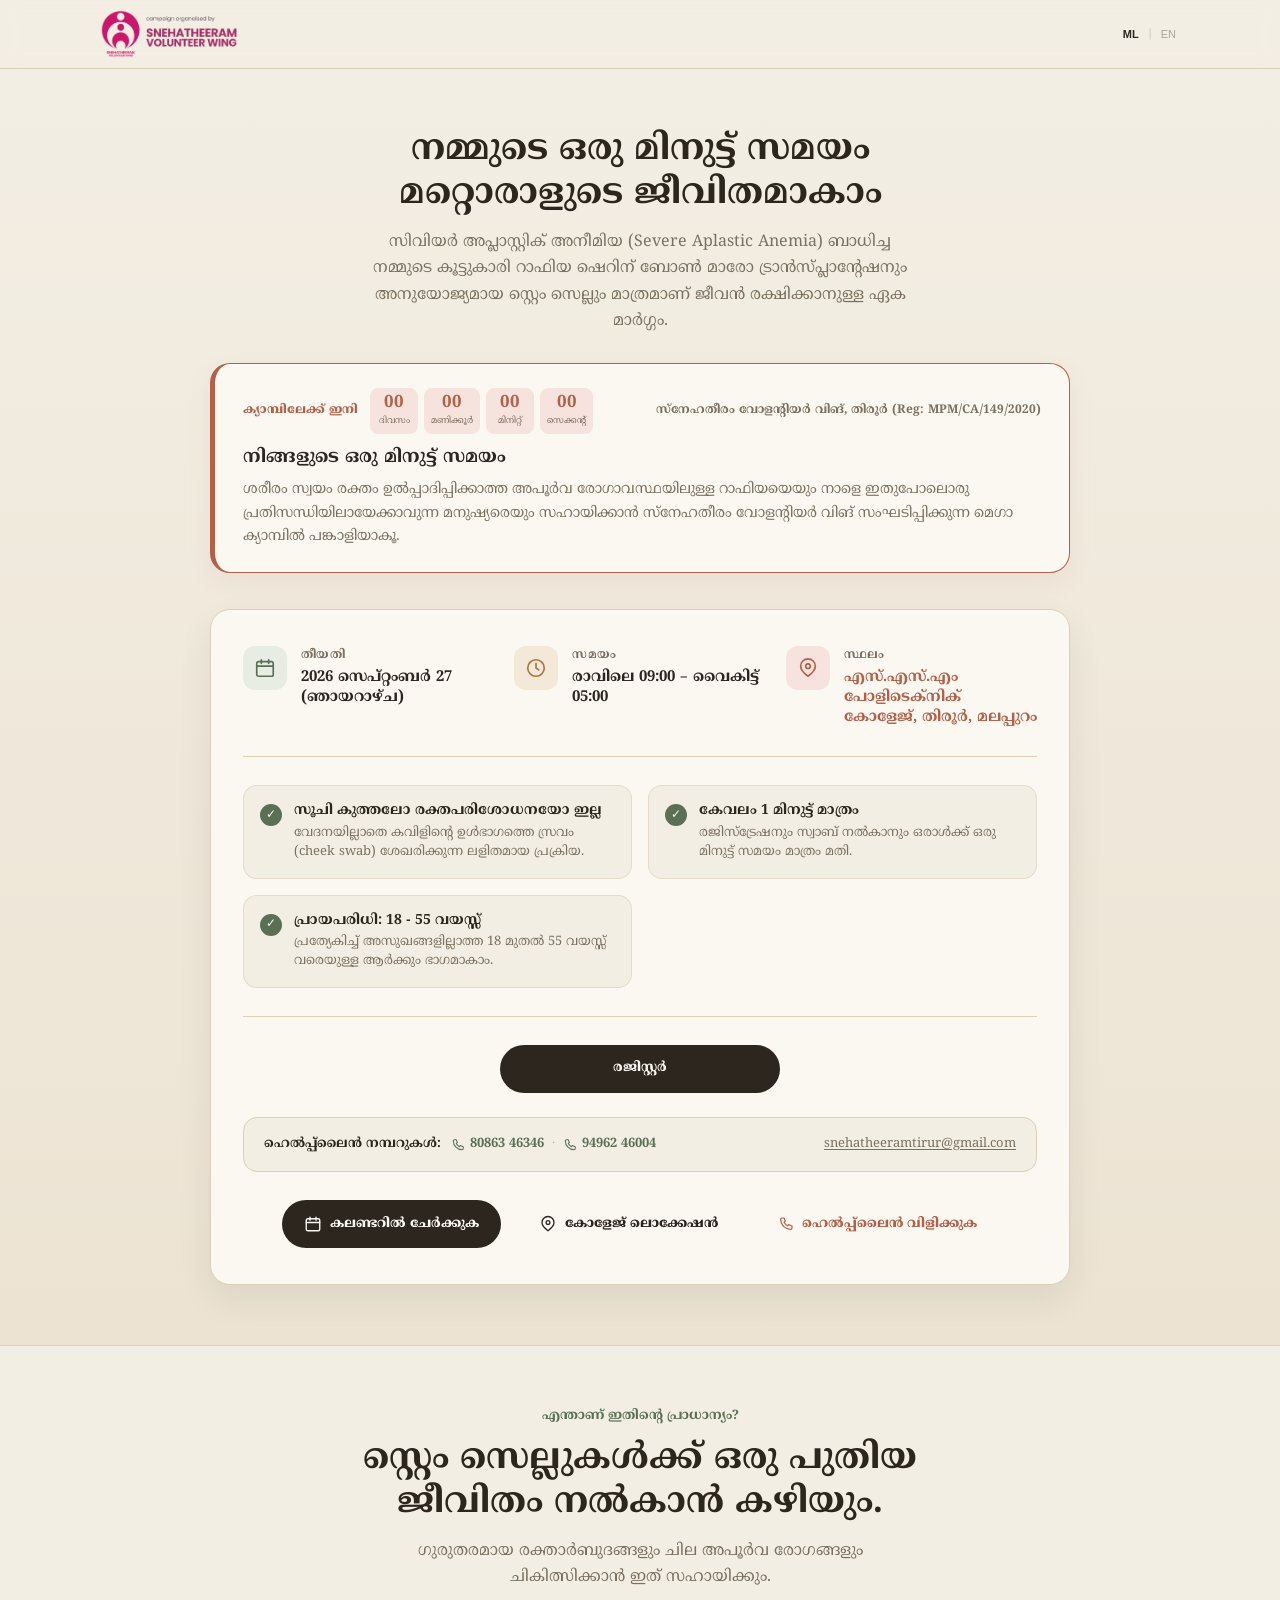
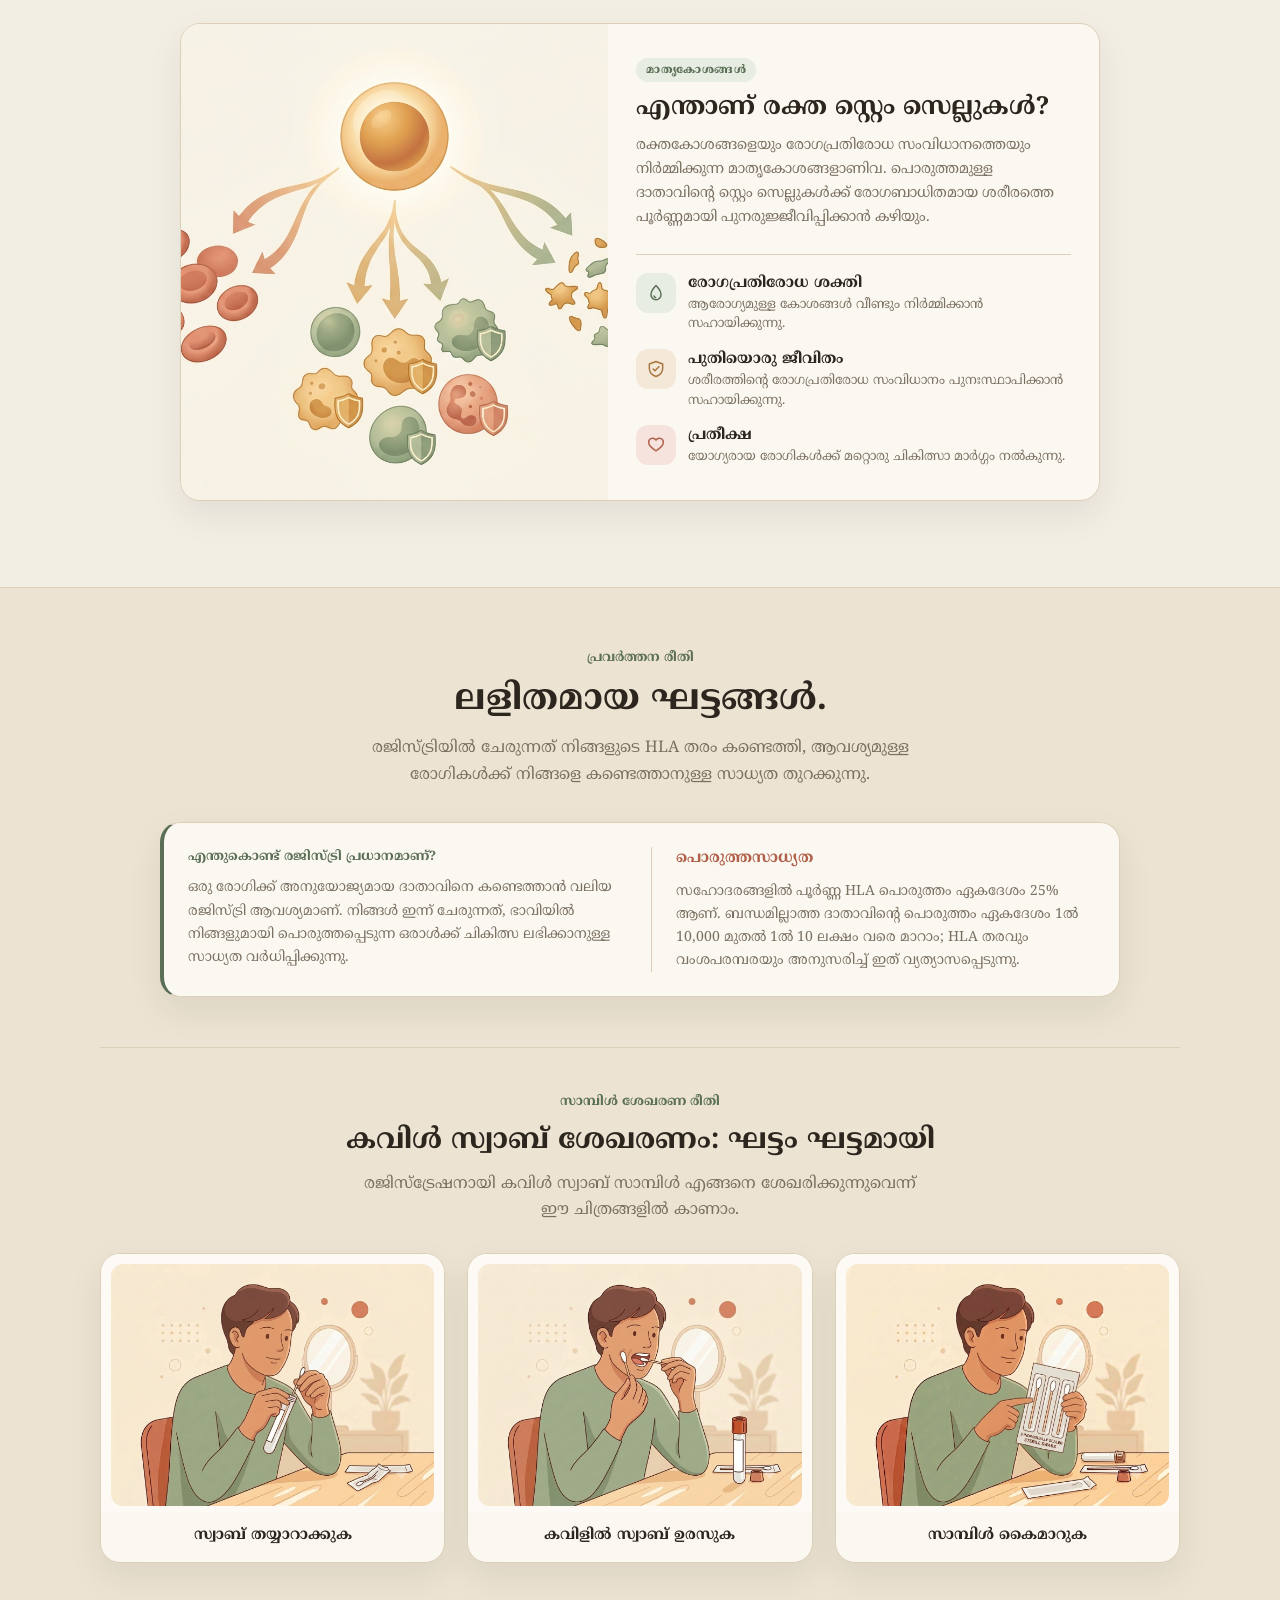
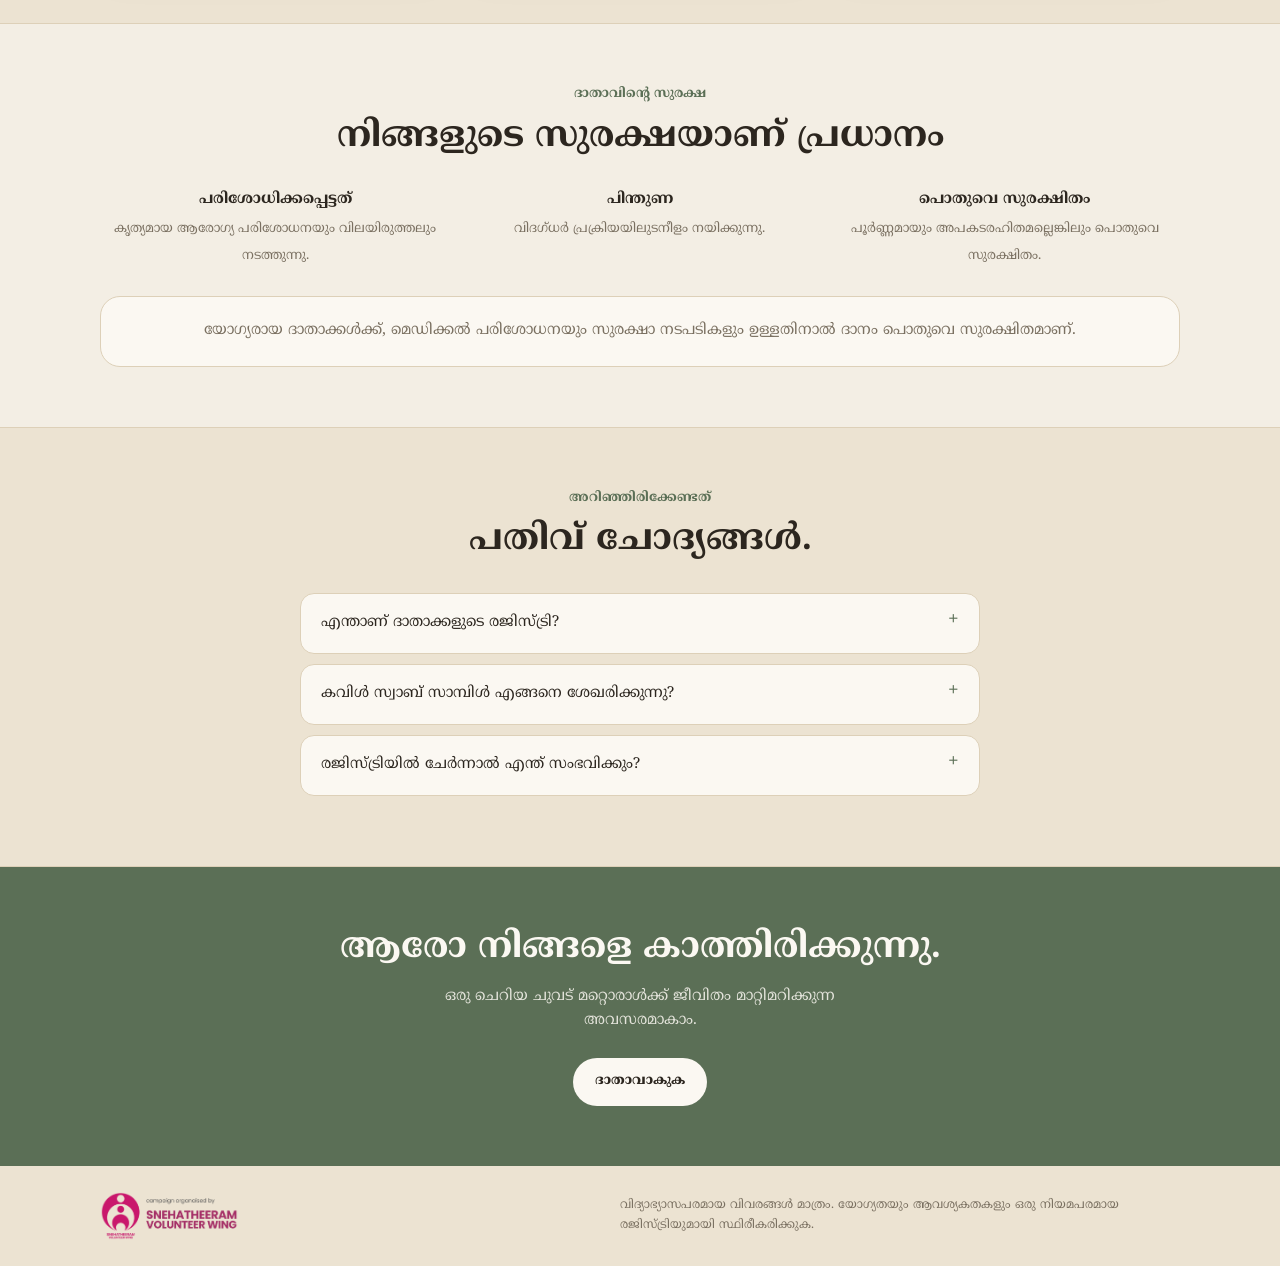
==== commit 629bbdbe: "images and style fix" ====
--- a/index.html
+++ b/index.html
@@ -305,30 +305,35 @@
                 </h3>
                 <p data-i18n="stemcell_guide_p">
                 </p>
-              </div>
-            </div>
-
-            <div class="cards">
-              <div class="card">
-                <div class="card-icon">
-                  <svg><use href="#icon-blood"></use></svg>
-                </div>
-                <h3 data-i18n="card1_h3"></h3>
-                <p data-i18n="card1_p"></p>
-              </div>
-              <div class="card">
-                <div class="card-icon">
-                  <svg><use href="#icon-shield"></use></svg>
-                </div>
-                <h3 data-i18n="card2_h3"></h3>
-                <p data-i18n="card2_p"></p>
-              </div>
-              <div class="card">
-                <div class="card-icon">
-                  <svg><use href="#icon-heart"></use></svg>
-                </div>
-                <h3 data-i18n="card3_h3"></h3>
-                <p data-i18n="card3_p"></p>
+                <ul class="explainer-points">
+                  <li class="explainer-point">
+                    <div class="card-icon">
+                      <svg><use href="#icon-blood"></use></svg>
+                    </div>
+                    <div>
+                      <h4 data-i18n="card1_h3"></h4>
+                      <p data-i18n="card1_p"></p>
+                    </div>
+                  </li>
+                  <li class="explainer-point">
+                    <div class="card-icon">
+                      <svg><use href="#icon-shield"></use></svg>
+                    </div>
+                    <div>
+                      <h4 data-i18n="card2_h3"></h4>
+                      <p data-i18n="card2_p"></p>
+                    </div>
+                  </li>
+                  <li class="explainer-point">
+                    <div class="card-icon">
+                      <svg><use href="#icon-heart"></use></svg>
+                    </div>
+                    <div>
+                      <h4 data-i18n="card3_h3"></h4>
+                      <p data-i18n="card3_p"></p>
+                    </div>
+                  </li>
+                </ul>
               </div>
             </div>
           </div>
@@ -341,38 +346,18 @@
             <h2 data-i18n="how_h2"></h2>
             <p class="intro" data-i18n="how_intro"></p>
 
-            <div class="steps">
-              <div class="step">
-                <div class="step-header">
-                  <div class="step-num">1</div>
-                  <h3 data-i18n="step1_h3"></h3>
-                </div>
-                <p data-i18n="step1_p"></p>
-              </div>
-              <div class="step">
-                <div class="step-header">
-                  <div class="step-num">2</div>
-                  <h3 data-i18n="step2_h3"></h3>
-                </div>
-                <p data-i18n="step2_p"></p>
-              </div>
-              <div class="step">
-                <div class="step-header">
-                  <div class="step-num">3</div>
-                  <h3 data-i18n="step3_h3"></h3>
-                </div>
-                <p data-i18n="step3_p"></p>
-              </div>
-              <div class="step">
-                <div class="step-header">
-                  <div class="step-num">4</div>
-                  <h3 data-i18n="step4_h3"></h3>
-                </div>
-                <p data-i18n="step4_p"></p>
-              </div>
-            </div>
-
-            <!-- VISUAL PROCEDURE GUIDE: SWAB & DONATION -->
+            <div class="registry-focus">
+              <div class="registry-focus-copy">
+                <div class="eyebrow" data-i18n="registry_focus_title"></div>
+                <p data-i18n="registry_focus_body"></p>
+              </div>
+              <div class="match-probability">
+                <strong data-i18n="match_probability_label"></strong>
+                <p data-i18n="match_probability_body"></p>
+              </div>
+            </div>
+
+            <!-- VISUAL PROCEDURE GUIDE: SWAB STEPS -->
             <div class="procedure-guide">
               <div class="procedure-header">
                 <div class="eyebrow" data-i18n="procedure_label">
@@ -384,88 +369,40 @@
               </div>
 
               <div class="procedure-cards">
-                <!-- CARD 1: SWAB -->
                 <div class="procedure-card">
                   <div class="procedure-media">
                     <img
-                      src="assets/images/swab-test.jpg"
-                      alt="Painless cheek swab procedure illustration"
+                      src="assets/images/swab1.png"
+                      alt="Step one of the cheek swab procedure"
                       class="procedure-img"
                       loading="lazy"
                     />
-                    <span class="procedure-badge" data-i18n="proc1_badge"
-                      ></span
-                    >
-                  </div>
-                  <div class="procedure-body">
-                    <h4 data-i18n="proc1_title">
-                    </h4>
-                    <p data-i18n="proc1_desc">
-                    </p>
-                    <ul class="procedure-checklist">
-                      <li>
-                        <span class="check-icon" aria-hidden="true">✓</span>
-                        <span data-i18n="proc1_point1"
-                          ></span
-                        >
-                      </li>
-                      <li>
-                        <span class="check-icon" aria-hidden="true">✓</span>
-                        <span data-i18n="proc1_point2"
-                          ></span
-                        >
-                      </li>
-                      <li>
-                        <span class="check-icon" aria-hidden="true">✓</span>
-                        <span data-i18n="proc1_point3"
-                          ></span
-                        >
-                      </li>
-                    </ul>
-                  </div>
-                </div>
-
-                <!-- CARD 2: DONATION / EXTRACTION -->
+                  </div>
+                  <h4 class="procedure-step-name" data-i18n="swab_step1"></h4>
+                </div>
+
                 <div class="procedure-card">
                   <div class="procedure-media">
                     <img
-                      src="assets/images/donation-process.jpg"
-                      alt="Comfortable non-surgical stem cell donation illustration"
+                      src="assets/images/swab2.png"
+                      alt="Step two of the cheek swab procedure"
                       class="procedure-img"
                       loading="lazy"
                     />
-                    <span
-                      class="procedure-badge procedure-badge-donation"
-                      data-i18n="proc2_badge"
-                      ></span
-                    >
-                  </div>
-                  <div class="procedure-body">
-                    <h4 data-i18n="proc2_title">
-                    </h4>
-                    <p data-i18n="proc2_desc">
-                    </p>
-                    <ul class="procedure-checklist">
-                      <li>
-                        <span class="check-icon" aria-hidden="true">✓</span>
-                        <span data-i18n="proc2_point1"
-                          ></span
-                        >
-                      </li>
-                      <li>
-                        <span class="check-icon" aria-hidden="true">✓</span>
-                        <span data-i18n="proc2_point2"
-                          ></span
-                        >
-                      </li>
-                      <li>
-                        <span class="check-icon" aria-hidden="true">✓</span>
-                        <span data-i18n="proc2_point3"
-                          ></span
-                        >
-                      </li>
-                    </ul>
-                  </div>
+                  </div>
+                  <h4 class="procedure-step-name" data-i18n="swab_step2"></h4>
+                </div>
+
+                <div class="procedure-card">
+                  <div class="procedure-media">
+                    <img
+                      src="assets/images/swab3.png"
+                      alt="Step three of the cheek swab procedure"
+                      class="procedure-img"
+                      loading="lazy"
+                    />
+                  </div>
+                  <h4 class="procedure-step-name" data-i18n="swab_step3"></h4>
                 </div>
               </div>
             </div>
@@ -551,12 +488,11 @@
             <p data-i18n="cta_p"></p>
             <div class="final-actions">
               <a
-                href="#"
+                href="https://forms.gle/31Vgob6qD67SqmXq5"
                 class="btn btn-primary"
                 id="registryButton"
                 data-i18n="cta_button"
               ></a>
-              <a href="#faq" class="btn btn-outline" data-i18n="cta_link"></a>
             </div>
           </div>
         </section>
--- a/css/styles.css
+++ b/css/styles.css
@@ -689,6 +689,56 @@
   line-height: 1.65;
 }
 
+.explainer-points {
+  list-style: none;
+  display: grid;
+  gap: 14px;
+  margin-top: 24px;
+  padding: 18px 0 0;
+  border-top: 1px solid var(--line);
+}
+
+.explainer-point {
+  display: grid;
+  grid-template-columns: 40px 1fr;
+  align-items: start;
+  gap: 12px;
+}
+
+.explainer-point .card-icon {
+  width: 40px;
+  height: 40px;
+  margin: 0;
+}
+
+.explainer-point .card-icon svg {
+  width: 20px;
+  height: 20px;
+}
+
+.explainer-point:nth-child(2) .card-icon {
+  background: var(--ochre-light);
+  color: var(--ochre);
+}
+
+.explainer-point:nth-child(3) .card-icon {
+  background: var(--clay-light);
+  color: var(--clay);
+}
+
+.explainer-point h4 {
+  margin: 1px 0 2px;
+  color: var(--ink);
+  font-size: 15px;
+  line-height: 1.35;
+}
+
+.explainer-point p {
+  margin: 0;
+  font-size: 13px;
+  line-height: 1.5;
+}
+
 .cards {
   display: grid;
   grid-template-columns: repeat(3, 1fr);
@@ -785,6 +835,52 @@
   font-size: 15px;
 }
 
+.registry-focus {
+  display: grid;
+  grid-template-columns: 1.05fr 0.95fr;
+  gap: 24px;
+  align-items: stretch;
+  margin: 34px auto 0;
+  max-width: 960px;
+  padding: 24px;
+  text-align: left;
+  background: var(--card);
+  border: 1px solid var(--line);
+  border-left: 4px solid var(--sage);
+  border-radius: var(--radius);
+  box-shadow: var(--shadow);
+}
+
+.registry-focus-copy {
+  padding-right: 24px;
+  border-right: 1px solid var(--line);
+}
+
+.registry-focus-copy .eyebrow {
+  margin-bottom: 8px;
+}
+
+.registry-focus p,
+.match-probability p {
+  margin: 0;
+  color: var(--muted);
+  font-size: 14px;
+  line-height: 1.65;
+}
+
+.match-probability {
+  display: flex;
+  flex-direction: column;
+  justify-content: center;
+}
+
+.match-probability strong {
+  display: block;
+  margin-bottom: 8px;
+  color: var(--clay);
+  font-size: 15px;
+}
+
 /* PROCEDURE VISUAL GUIDE */
 .procedure-guide {
   margin-top: 50px;
@@ -804,11 +900,11 @@
 
 .procedure-cards {
   display: grid;
-  grid-template-columns: 1fr 1fr;
+  grid-template-columns: repeat(3, minmax(0, 1fr));
   gap: 22px;
-  max-width: 960px;
+  max-width: 1080px;
   margin: 0 auto;
-  text-align: left;
+  text-align: center;
 }
 
 .procedure-card {
@@ -823,6 +919,9 @@
 
 .procedure-media {
   position: relative;
+  display: grid;
+  place-items: center;
+  padding: 10px;
   background: #fdfaf6;
   aspect-ratio: 4 / 3;
   overflow: hidden;
@@ -831,13 +930,24 @@
 .procedure-img {
   width: 100%;
   height: 100%;
-  object-fit: cover;
+  object-fit: contain;
   display: block;
+  border-radius: calc(var(--radius) - 8px);
   transition: transform 0.4s ease;
 }
 
 .procedure-card:hover .procedure-img {
-  transform: scale(1.02);
+  transform: scale(1.03);
+}
+
+.procedure-step-name {
+  min-height: 3.2em;
+  display: grid;
+  place-items: center;
+  padding: 14px 16px 16px;
+  color: var(--ink);
+  font-size: 15px;
+  line-height: 1.35;
 }
 
 .procedure-badge {
@@ -1416,6 +1526,17 @@
     grid-template-columns: 1fr 1fr;
   }
 
+  .registry-focus {
+    grid-template-columns: 1fr;
+  }
+
+  .registry-focus-copy {
+    padding-right: 0;
+    padding-bottom: 20px;
+    border-right: 0;
+    border-bottom: 1px solid var(--line);
+  }
+
   .safety-list {
     grid-template-columns: 1fr;
   }
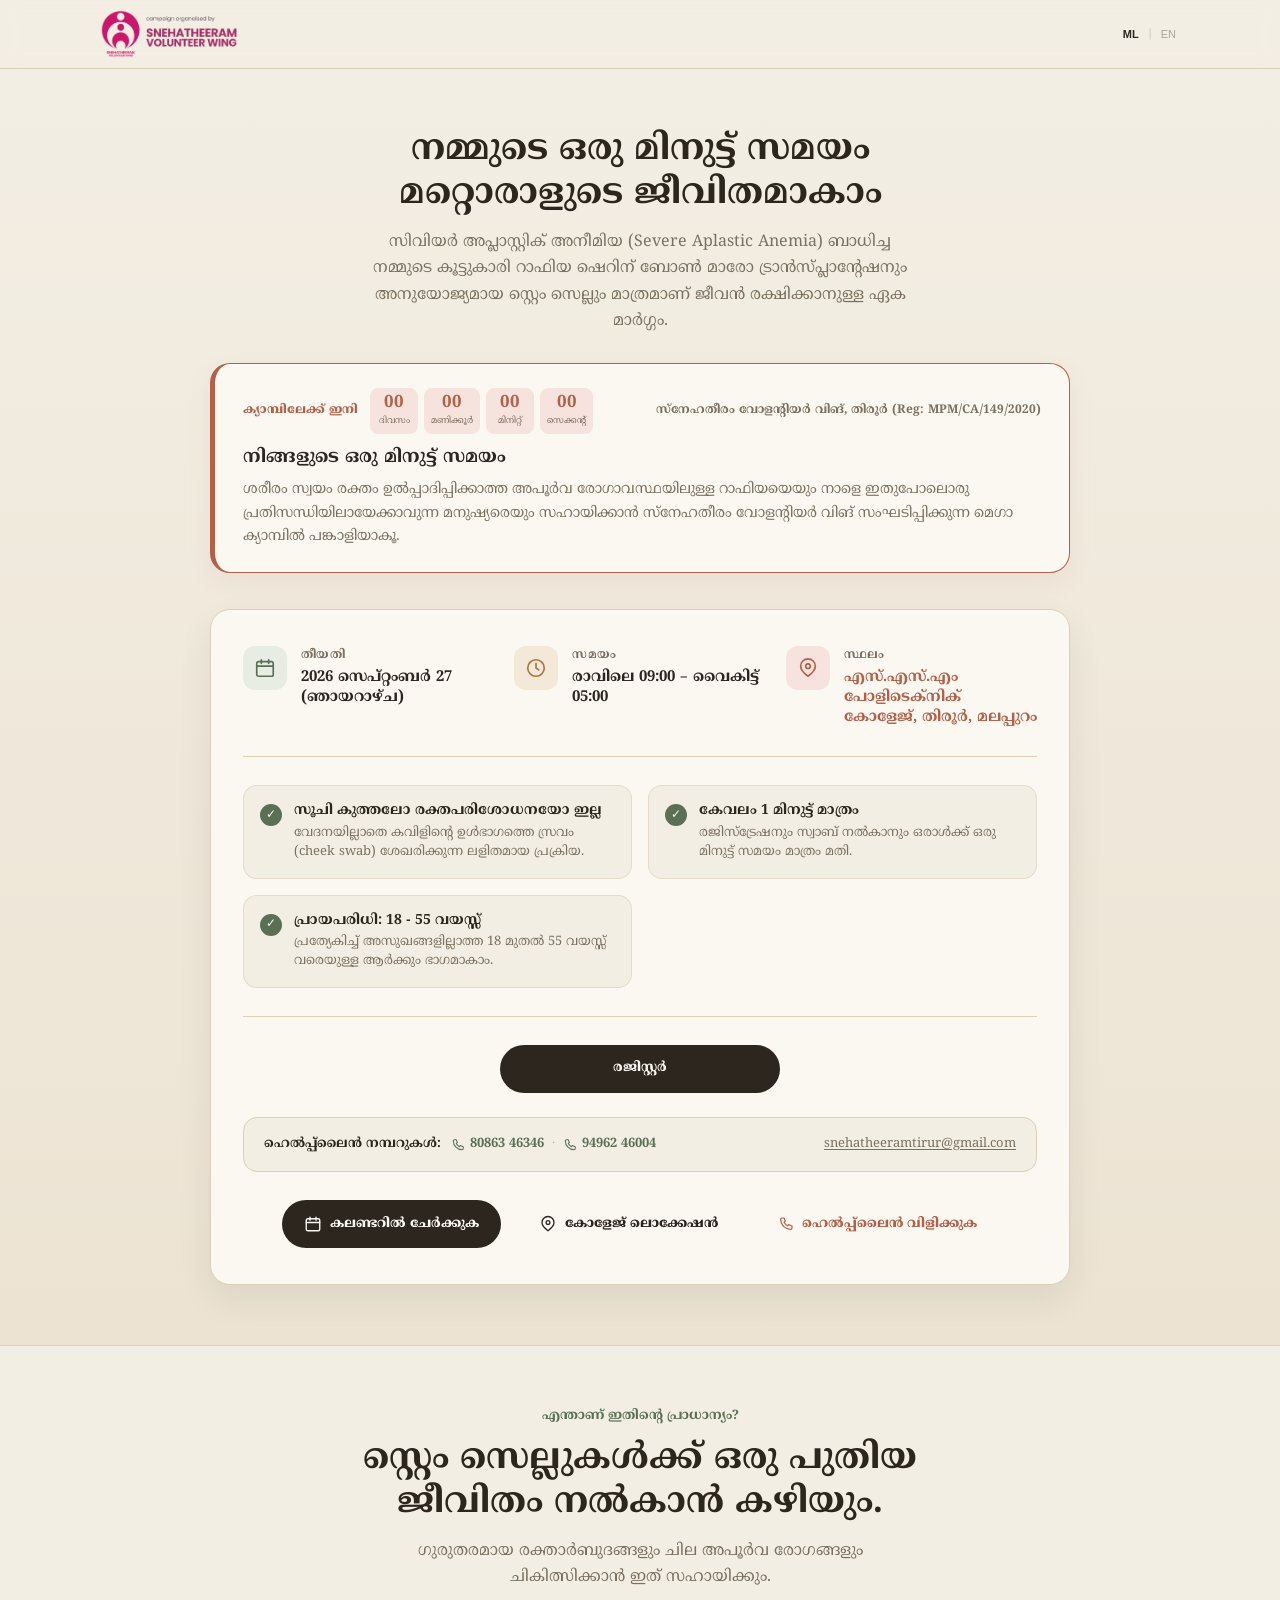
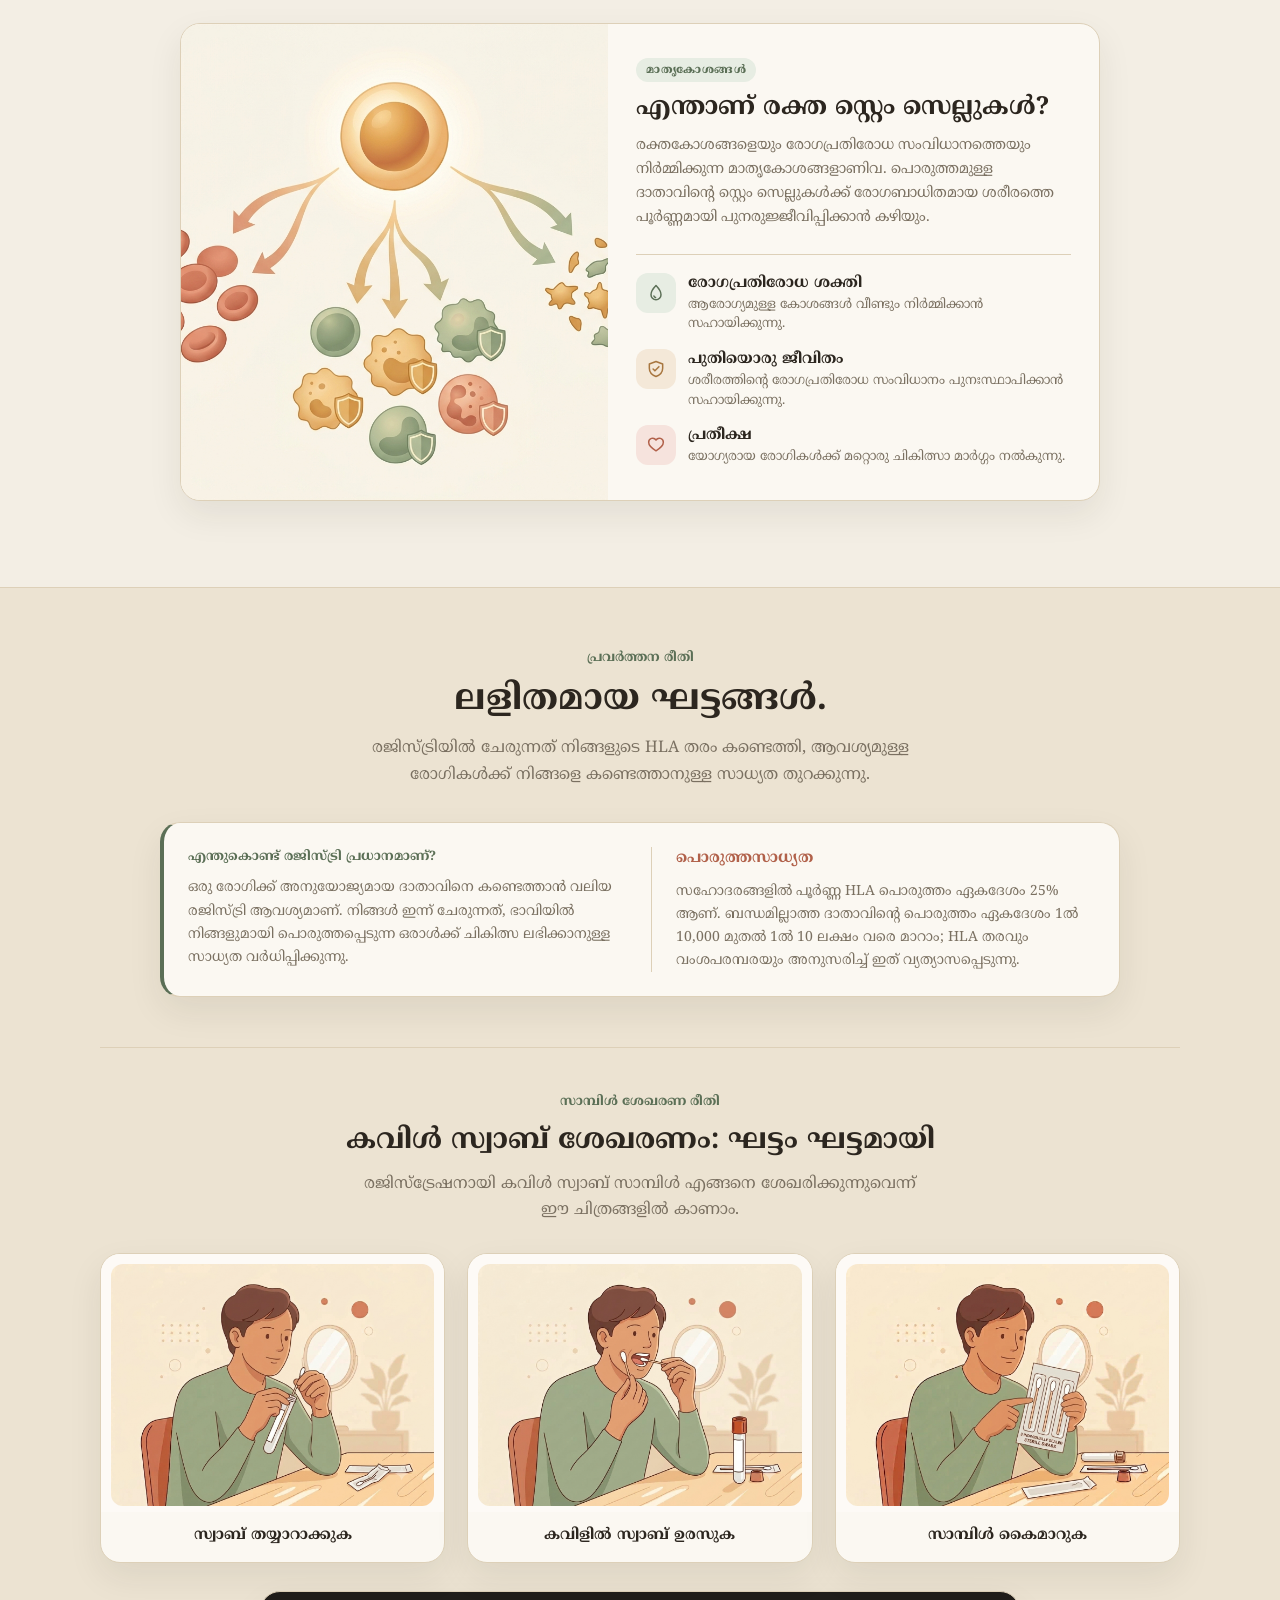
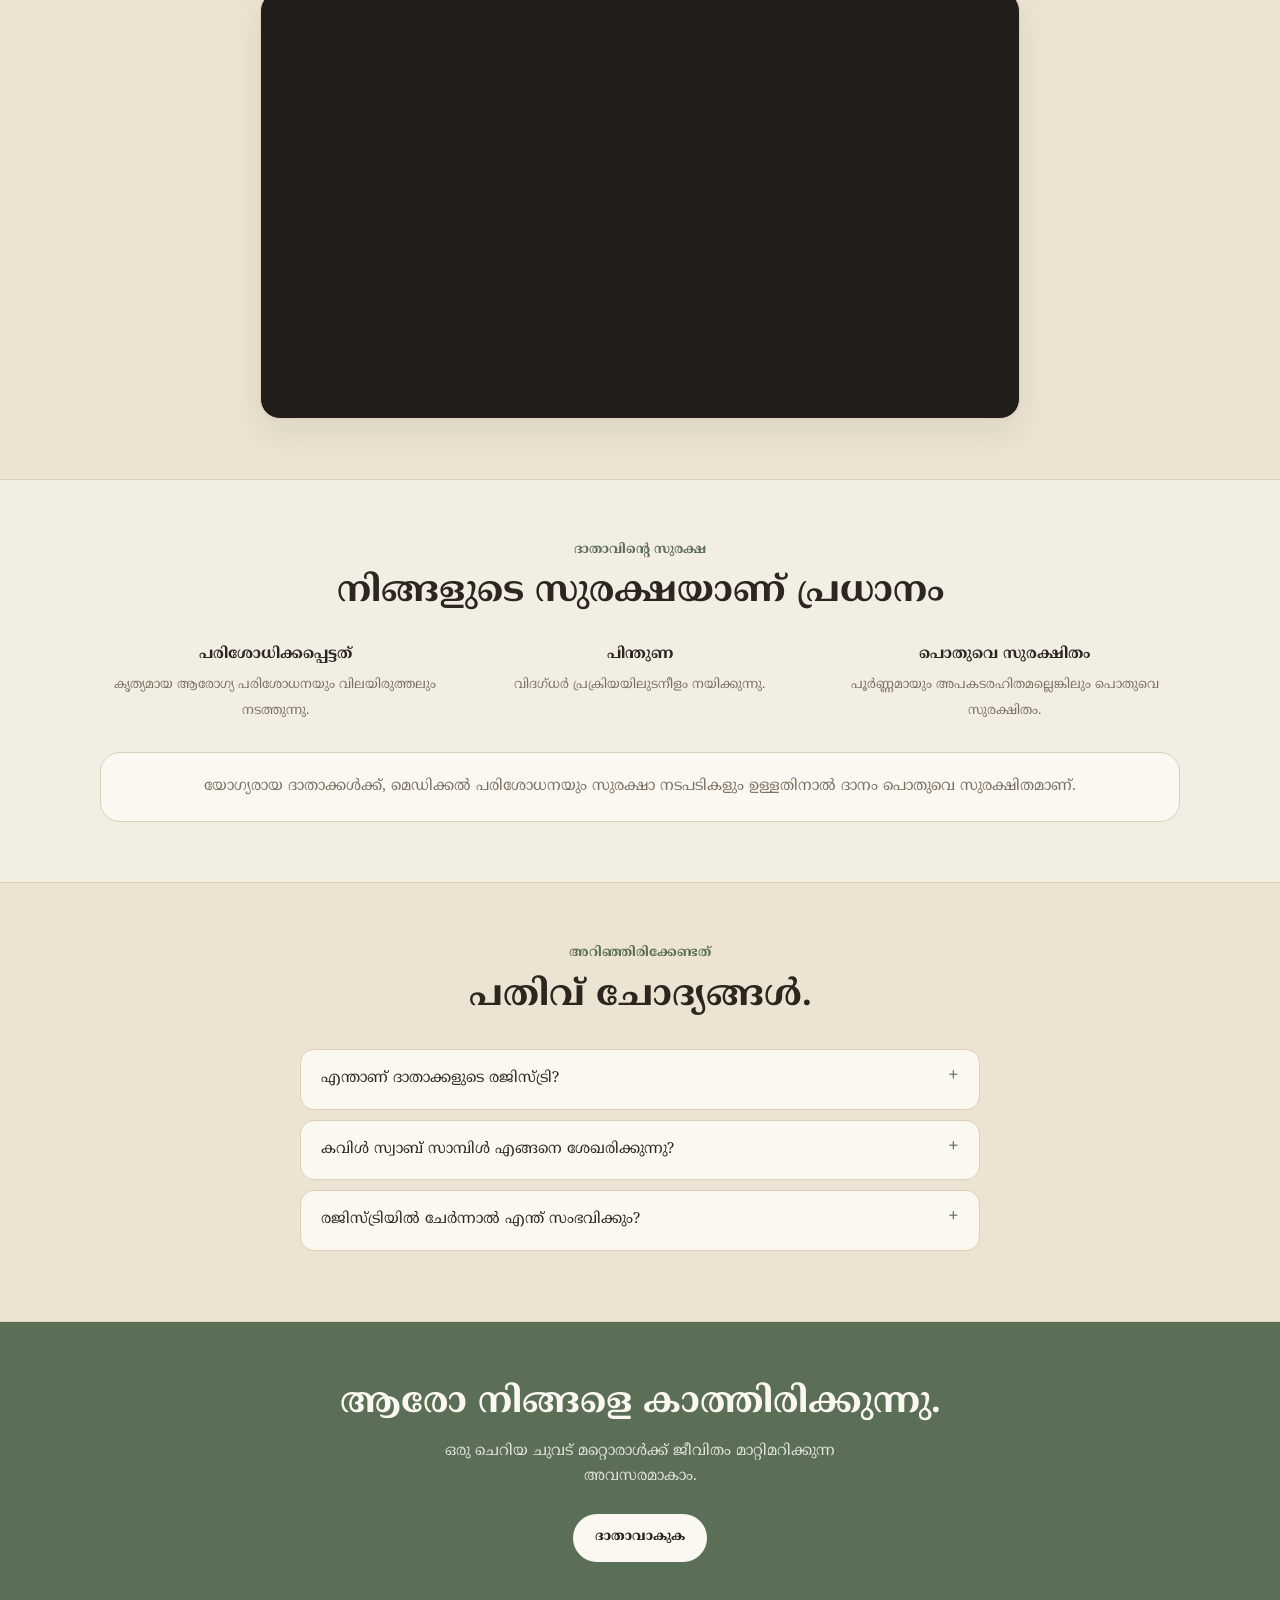
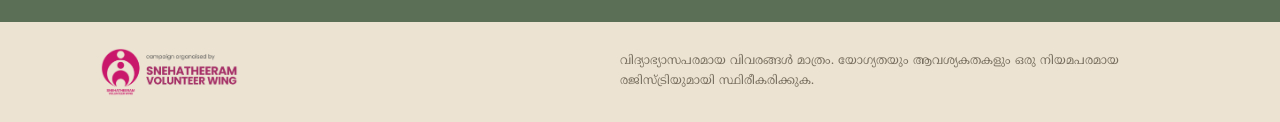
==== commit a21aa126: "video added" ====
--- a/index.html
+++ b/index.html
@@ -44,7 +44,9 @@
         <circle cx="12" cy="10" r="2.5"></circle>
       </symbol>
       <symbol id="icon-phone" viewBox="0 0 24 24">
-        <path d="M6 3h3l2 5-2 1.5a14 14 0 0 0 5.5 5.5L16 13l5 2v3c0 1.1-.9 2-2 2C10.7 20 4 13.3 4 5a2 2 0 0 1 2-2Z"></path>
+        <path
+          d="M6 3h3l2 5-2 1.5a14 14 0 0 0 5.5 5.5L16 13l5 2v3c0 1.1-.9 2-2 2C10.7 20 4 13.3 4 5a2 2 0 0 1 2-2Z"
+        ></path>
       </symbol>
       <symbol id="icon-blood" viewBox="0 0 24 24">
         <path d="M12 3s6 6.1 6 11a6 6 0 0 1-12 0c0-4.9 6-11 6-11Z"></path>
@@ -55,452 +57,16 @@
         <path d="m8.5 12 2.2 2.2 4.8-5"></path>
       </symbol>
       <symbol id="icon-heart" viewBox="0 0 24 24">
-        <path d="M20.8 8.8c0 5-8.8 10.2-8.8 10.2S3.2 13.8 3.2 8.8A4.8 4.8 0 0 1 12 6a4.8 4.8 0 0 1 8.8 2.8Z"></path>
+        <path
+          d="M20.8 8.8c0 5-8.8 10.2-8.8 10.2S3.2 13.8 3.2 8.8A4.8 4.8 0 0 1 12 6a4.8 4.8 0 0 1 8.8 2.8Z"
+        ></path>
       </symbol>
     </svg>
 
-      <!-- HEADER -->
-      <header class="site-header">
-        <div class="container">
-          <nav class="nav">
-            <a class="brand" href="#home" aria-label="Snehatheeram home">
-              <img
-                src="assets/images/Snehatheeram full logo.webp"
-                alt="Snehatheeram logo"
-                class="brand-logo"
-              />
-            </a>
-
-            <div class="nav-right">
-              <div class="lang-toggle" role="group" aria-label="Language">
-                <button
-                  type="button"
-                  class="lang-btn"
-                  data-lang="ml"
-                  aria-pressed="true"
-                >
-                  ML
-                </button>
-                <span class="lang-divider">|</span>
-                <button
-                  type="button"
-                  class="lang-btn"
-                  data-lang="en"
-                  aria-pressed="false"
-                >
-                  EN
-                </button>
-              </div>
-            </div>
-          </nav>
-        </div>
-      </header>
-
-      <main>
-        <!-- DONOR REGISTRATION DRIVE -->
-        <section class="section drive-section" id="drive">
-          <div class="container center">
-
-            <h2 data-i18n="drive_h2">
-            </h2>
-            <p class="intro" data-i18n="drive_intro"></p>
-
-            <!-- PATIENT APPEAL STORY CARD -->
-            <div class="drive-appeal-card">
-              <div class="drive-appeal-header">
-                <div class="drive-countdown" aria-live="polite">
-                  <span class="drive-countdown-label" data-i18n="drive_countdown_label"></span>
-                  <div class="countdown-units">
-                    <div class="countdown-unit"><strong id="countdownDays">00</strong><span data-i18n="countdown_days"></span></div>
-                    <div class="countdown-unit"><strong id="countdownHours">00</strong><span data-i18n="countdown_hours"></span></div>
-                    <div class="countdown-unit"><strong id="countdownMinutes">00</strong><span data-i18n="countdown_minutes"></span></div>
-                    <div class="countdown-unit"><strong id="countdownSeconds">00</strong><span data-i18n="countdown_seconds"></span></div>
-                  </div>
-                </div>
-                <span class="drive-org-badge" data-i18n="drive_org_val"
-                  >
-                  </span
-                >
-              </div>
-              <h3 data-i18n="drive_appeal_title">
-              </h3>
-              <p class="drive-appeal-desc" data-i18n="drive_appeal_desc"></p>
-            </div>
-
-            <div class="drive-main-card">
-              <div class="drive-meta-grid">
-                <div class="drive-meta-item">
-                  <div class="drive-meta-icon">
-                    <svg><use href="#icon-calendar"></use></svg>
-                  </div>
-                  <div class="drive-meta-text">
-                    <span class="drive-meta-label" data-i18n="drive_date_title"
-                      ></span
-                    >
-                    <strong class="drive-meta-value" data-i18n="drive_date_val"
-                      ></strong
-                    >
-                  </div>
-                </div>
-
-                <div class="drive-meta-item">
-                  <div class="drive-meta-icon">
-                    <svg><use href="#icon-clock"></use></svg>
-                  </div>
-                  <div class="drive-meta-text">
-                    <span class="drive-meta-label" data-i18n="drive_time_title"
-                      ></span
-                    >
-                    <strong class="drive-meta-value" data-i18n="drive_time_val"
-                      ></strong
-                    >
-                  </div>
-                </div>
-
-                <div class="drive-meta-item">
-                  <div class="drive-meta-icon">
-                    <svg><use href="#icon-location"></use></svg>
-                  </div>
-                  <div class="drive-meta-text">
-                    <span class="drive-meta-label" data-i18n="drive_loc_title"
-                      ></span
-                    >
-                    <strong
-                      class="drive-meta-value drive-location-highlight"
-                      data-i18n="drive_loc_val"
-                      ></strong
-                    >
-                  </div>
-                </div>
-              </div>
-
-              <!-- 4 HIGHLIGHT PERKS FROM POSTER -->
-              <div class="drive-perks drive-perks-4">
-                <div class="drive-perk">
-                  <div class="drive-perk-check" aria-hidden="true">✓</div>
-                  <div class="drive-perk-body">
-                    <h3 data-i18n="drive_card1_title">
-                    </h3>
-                    <p data-i18n="drive_card1_desc"></p>
-                  </div>
-                </div>
-                <div class="drive-perk">
-                  <div class="drive-perk-check" aria-hidden="true">✓</div>
-                  <div class="drive-perk-body">
-                    <h3 data-i18n="drive_card2_title">
-                    </h3>
-                    <p data-i18n="drive_card2_desc"></p>
-                  </div>
-                </div>
-                <div class="drive-perk">
-                  <div class="drive-perk-check" aria-hidden="true">✓</div>
-                  <div class="drive-perk-body">
-                    <h3 data-i18n="drive_card3_title">
-                    </h3>
-                    <p data-i18n="drive_card3_desc"></p>
-                  </div>
-                </div>
-              </div>
-
-              <div class="drive-register-action">
-                <a
-                  href="https://forms.gle/31Vgob6qD67SqmXq5"
-                  class="btn btn-primary"
-                  data-i18n="drive_cta_register"
-                >
-                </a>
-              </div>
-
-              <!-- CONTACT / HELPLINE STRIP -->
-              <div class="drive-contact-strip">
-                <div class="drive-contact-col">
-                  <span
-                    class="drive-contact-label"
-                    data-i18n="drive_contact_title"
-                    ></span
-                  >
-                  <div class="drive-contact-links">
-                    <a href="tel:+918086346346" class="drive-phone-link">
-                      <svg class="btn-icon" width="14" height="14">
-                        <use href="#icon-phone"></use>
-                      </svg>
-                      80863 46346
-                    </a>
-                    <span class="drive-divider">·</span>
-                    <a href="tel:+919496246004" class="drive-phone-link">
-                      <svg class="btn-icon" width="14" height="14">
-                        <use href="#icon-phone"></use>
-                      </svg>
-                      94962 46004
-                    </a>
-                  </div>
-                </div>
-                <div class="drive-email-col">
-                  <a
-                    href="mailto:snehatheeramtirur@gmail.com"
-                    class="drive-email-link"
-                    >snehatheeramtirur@gmail.com</a
-                  >
-                </div>
-              </div>
-
-              <div class="drive-actions">
-                <button
-                  type="button"
-                  id="calendarButton"
-                  class="btn btn-primary"
-                >
-                  <svg class="btn-icon" width="18" height="18">
-                    <use href="#icon-calendar"></use>
-                  </svg>
-                  <span data-i18n="drive_cta_calendar"></span>
-                </button>
-                <a
-                  href="https://www.google.com/maps/search/?api=1&query=SSM+Polytechnic+College+Tirur"
-                  target="_blank"
-                  rel="noopener noreferrer"
-                  class="btn btn-outline"
-                  id="directionsButton"
-                >
-                  <svg class="btn-icon" width="18" height="18">
-                    <use href="#icon-location"></use>
-                  </svg>
-                  <span data-i18n="drive_cta_directions"></span>
-                </a>
-                <a
-                  href="tel:+918086346346"
-                  class="btn btn-outline drive-call-btn"
-                >
-                  <svg class="btn-icon" width="16" height="16">
-                    <use href="#icon-phone"></use>
-                  </svg>
-                  <span data-i18n="drive_cta_call"></span>
-                </a>
-              </div>
-            </div>
-          </div>
-        </section>
-
-        <!-- WHY IT MATTERS -->
-        <section class="section" id="why">
-          <div class="container center">
-            <div class="eyebrow" data-i18n="why_label"></div>
-            <h2 data-i18n="why_h2"></h2>
-            <p class="intro" data-i18n="why_intro"></p>
-
-            <!-- STEM CELLS VISUAL EXPLAINER -->
-            <div class="stemcell-explainer-card">
-              <div class="explainer-media">
-                <img
-                  src="assets/images/stem-cells.jpg"
-                  alt="Stem cells branching into healthy blood cells illustration"
-                  class="explainer-img"
-                  loading="lazy"
-                />
-              </div>
-              <div class="explainer-content">
-                <div class="explainer-tag" data-i18n="stemcell_guide_tag">
-                </div>
-                <h3 data-i18n="stemcell_guide_h3">
-                </h3>
-                <p data-i18n="stemcell_guide_p">
-                </p>
-                <ul class="explainer-points">
-                  <li class="explainer-point">
-                    <div class="card-icon">
-                      <svg><use href="#icon-blood"></use></svg>
-                    </div>
-                    <div>
-                      <h4 data-i18n="card1_h3"></h4>
-                      <p data-i18n="card1_p"></p>
-                    </div>
-                  </li>
-                  <li class="explainer-point">
-                    <div class="card-icon">
-                      <svg><use href="#icon-shield"></use></svg>
-                    </div>
-                    <div>
-                      <h4 data-i18n="card2_h3"></h4>
-                      <p data-i18n="card2_p"></p>
-                    </div>
-                  </li>
-                  <li class="explainer-point">
-                    <div class="card-icon">
-                      <svg><use href="#icon-heart"></use></svg>
-                    </div>
-                    <div>
-                      <h4 data-i18n="card3_h3"></h4>
-                      <p data-i18n="card3_p"></p>
-                    </div>
-                  </li>
-                </ul>
-              </div>
-            </div>
-          </div>
-        </section>
-
-        <!-- HOW IT WORKS -->
-        <section class="section section-tinted" id="how">
-          <div class="container center">
-            <div class="eyebrow" data-i18n="how_label"></div>
-            <h2 data-i18n="how_h2"></h2>
-            <p class="intro" data-i18n="how_intro"></p>
-
-            <div class="registry-focus">
-              <div class="registry-focus-copy">
-                <div class="eyebrow" data-i18n="registry_focus_title"></div>
-                <p data-i18n="registry_focus_body"></p>
-              </div>
-              <div class="match-probability">
-                <strong data-i18n="match_probability_label"></strong>
-                <p data-i18n="match_probability_body"></p>
-              </div>
-            </div>
-
-            <!-- VISUAL PROCEDURE GUIDE: SWAB STEPS -->
-            <div class="procedure-guide">
-              <div class="procedure-header">
-                <div class="eyebrow" data-i18n="procedure_label">
-                </div>
-                <h3 data-i18n="procedure_h2">
-                </h3>
-                <p class="intro" data-i18n="procedure_intro">
-                </p>
-              </div>
-
-              <div class="procedure-cards">
-                <div class="procedure-card">
-                  <div class="procedure-media">
-                    <img
-                      src="assets/images/swab1.png"
-                      alt="Step one of the cheek swab procedure"
-                      class="procedure-img"
-                      loading="lazy"
-                    />
-                  </div>
-                  <h4 class="procedure-step-name" data-i18n="swab_step1"></h4>
-                </div>
-
-                <div class="procedure-card">
-                  <div class="procedure-media">
-                    <img
-                      src="assets/images/swab2.png"
-                      alt="Step two of the cheek swab procedure"
-                      class="procedure-img"
-                      loading="lazy"
-                    />
-                  </div>
-                  <h4 class="procedure-step-name" data-i18n="swab_step2"></h4>
-                </div>
-
-                <div class="procedure-card">
-                  <div class="procedure-media">
-                    <img
-                      src="assets/images/swab3.png"
-                      alt="Step three of the cheek swab procedure"
-                      class="procedure-img"
-                      loading="lazy"
-                    />
-                  </div>
-                  <h4 class="procedure-step-name" data-i18n="swab_step3"></h4>
-                </div>
-              </div>
-            </div>
-          </div>
-        </section>
-
-        <!-- SAFETY -->
-        <section class="section" id="safety">
-          <div class="container center">
-            <div class="eyebrow" data-i18n="safety_label"></div>
-            <h2 data-i18n="safety_h2"></h2>
-
-            <div class="safety-list">
-              <div class="safety-item">
-                <strong data-i18n="safety1_title"></strong>
-                <span data-i18n="safety1_desc"></span>
-              </div>
-              <div class="safety-item">
-                <strong data-i18n="safety2_title"></strong>
-                <span data-i18n="safety2_desc"></span>
-              </div>
-              <div class="safety-item">
-                <strong data-i18n="safety3_title"></strong>
-                <span data-i18n="safety3_desc"></span>
-              </div>
-            </div>
-
-            <div class="safety-note" data-i18n="safety_note"></div>
-          </div>
-        </section>
-
-        <!-- FAQ -->
-        <section class="section section-tinted" id="faq">
-          <div class="container center">
-            <div class="eyebrow" data-i18n="faq_label"></div>
-            <h2 data-i18n="faq_h2"></h2>
-
-            <div class="faq-list">
-              <div class="faq-item">
-                <button
-                  class="faq-question"
-                  type="button"
-                  aria-expanded="false"
-                  aria-controls="faq-answer-1"
-                  data-i18n="faq1_q"
-                ></button>
-                <div class="faq-answer">
-                  <p id="faq-answer-1" data-i18n="faq1_a"></p>
-                </div>
-              </div>
-              <div class="faq-item">
-                <button
-                  class="faq-question"
-                  type="button"
-                  aria-expanded="false"
-                  aria-controls="faq-answer-2"
-                  data-i18n="faq2_q"
-                ></button>
-                <div class="faq-answer">
-                  <p id="faq-answer-2" data-i18n="faq2_a"></p>
-                </div>
-              </div>
-              <div class="faq-item">
-                <button
-                  class="faq-question"
-                  type="button"
-                  aria-expanded="false"
-                  aria-controls="faq-answer-3"
-                  data-i18n="faq3_q"
-                ></button>
-                <div class="faq-answer">
-                  <p id="faq-answer-3" data-i18n="faq3_a"></p>
-                </div>
-              </div>
-            </div>
-          </div>
-        </section>
-
-        <!-- FINAL CTA -->
-        <section class="final-cta" id="join">
-          <div class="container">
-            <h2 data-i18n="cta_h2"></h2>
-            <p data-i18n="cta_p"></p>
-            <div class="final-actions">
-              <a
-                href="https://forms.gle/31Vgob6qD67SqmXq5"
-                class="btn btn-primary"
-                id="registryButton"
-                data-i18n="cta_button"
-              ></a>
-            </div>
-          </div>
-        </section>
-      </main>
-
-      <!-- FOOTER -->
-      <footer>
-        <div class="container footer-inner">
+    <!-- HEADER -->
+    <header class="site-header">
+      <div class="container">
+        <nav class="nav">
           <a class="brand" href="#home" aria-label="Snehatheeram home">
             <img
               src="assets/images/Snehatheeram full logo.webp"
@@ -508,10 +74,457 @@
               class="brand-logo"
             />
           </a>
-          <div class="footer-note" data-i18n="footer_note"></div>
+
+          <div class="nav-right">
+            <div class="lang-toggle" role="group" aria-label="Language">
+              <button
+                type="button"
+                class="lang-btn"
+                data-lang="ml"
+                aria-pressed="true"
+              >
+                ML
+              </button>
+              <span class="lang-divider">|</span>
+              <button
+                type="button"
+                class="lang-btn"
+                data-lang="en"
+                aria-pressed="false"
+              >
+                EN
+              </button>
+            </div>
+          </div>
+        </nav>
+      </div>
+    </header>
+
+    <main>
+      <!-- DONOR REGISTRATION DRIVE -->
+      <section class="section drive-section" id="drive">
+        <div class="container center">
+          <h2 data-i18n="drive_h2"></h2>
+          <p class="intro" data-i18n="drive_intro"></p>
+
+          <!-- PATIENT APPEAL STORY CARD -->
+          <div class="drive-appeal-card">
+            <div class="drive-appeal-header">
+              <div class="drive-countdown" aria-live="polite">
+                <span
+                  class="drive-countdown-label"
+                  data-i18n="drive_countdown_label"
+                ></span>
+                <div class="countdown-units">
+                  <div class="countdown-unit">
+                    <strong id="countdownDays">00</strong
+                    ><span data-i18n="countdown_days"></span>
+                  </div>
+                  <div class="countdown-unit">
+                    <strong id="countdownHours">00</strong
+                    ><span data-i18n="countdown_hours"></span>
+                  </div>
+                  <div class="countdown-unit">
+                    <strong id="countdownMinutes">00</strong
+                    ><span data-i18n="countdown_minutes"></span>
+                  </div>
+                  <div class="countdown-unit">
+                    <strong id="countdownSeconds">00</strong
+                    ><span data-i18n="countdown_seconds"></span>
+                  </div>
+                </div>
+              </div>
+              <span class="drive-org-badge" data-i18n="drive_org_val"> </span>
+            </div>
+            <h3 data-i18n="drive_appeal_title"></h3>
+            <p class="drive-appeal-desc" data-i18n="drive_appeal_desc"></p>
+          </div>
+
+          <div class="drive-main-card">
+            <div class="drive-meta-grid">
+              <div class="drive-meta-item">
+                <div class="drive-meta-icon">
+                  <svg><use href="#icon-calendar"></use></svg>
+                </div>
+                <div class="drive-meta-text">
+                  <span
+                    class="drive-meta-label"
+                    data-i18n="drive_date_title"
+                  ></span>
+                  <strong
+                    class="drive-meta-value"
+                    data-i18n="drive_date_val"
+                  ></strong>
+                </div>
+              </div>
+
+              <div class="drive-meta-item">
+                <div class="drive-meta-icon">
+                  <svg><use href="#icon-clock"></use></svg>
+                </div>
+                <div class="drive-meta-text">
+                  <span
+                    class="drive-meta-label"
+                    data-i18n="drive_time_title"
+                  ></span>
+                  <strong
+                    class="drive-meta-value"
+                    data-i18n="drive_time_val"
+                  ></strong>
+                </div>
+              </div>
+
+              <div class="drive-meta-item">
+                <div class="drive-meta-icon">
+                  <svg><use href="#icon-location"></use></svg>
+                </div>
+                <div class="drive-meta-text">
+                  <span
+                    class="drive-meta-label"
+                    data-i18n="drive_loc_title"
+                  ></span>
+                  <strong
+                    class="drive-meta-value drive-location-highlight"
+                    data-i18n="drive_loc_val"
+                  ></strong>
+                </div>
+              </div>
+            </div>
+
+            <!-- 4 HIGHLIGHT PERKS FROM POSTER -->
+            <div class="drive-perks drive-perks-4">
+              <div class="drive-perk">
+                <div class="drive-perk-check" aria-hidden="true">✓</div>
+                <div class="drive-perk-body">
+                  <h3 data-i18n="drive_card1_title"></h3>
+                  <p data-i18n="drive_card1_desc"></p>
+                </div>
+              </div>
+              <div class="drive-perk">
+                <div class="drive-perk-check" aria-hidden="true">✓</div>
+                <div class="drive-perk-body">
+                  <h3 data-i18n="drive_card2_title"></h3>
+                  <p data-i18n="drive_card2_desc"></p>
+                </div>
+              </div>
+              <div class="drive-perk">
+                <div class="drive-perk-check" aria-hidden="true">✓</div>
+                <div class="drive-perk-body">
+                  <h3 data-i18n="drive_card3_title"></h3>
+                  <p data-i18n="drive_card3_desc"></p>
+                </div>
+              </div>
+            </div>
+
+            <div class="drive-register-action">
+              <a
+                href="https://forms.gle/31Vgob6qD67SqmXq5"
+                class="btn btn-primary"
+                data-i18n="drive_cta_register"
+              >
+              </a>
+            </div>
+
+            <!-- CONTACT / HELPLINE STRIP -->
+            <div class="drive-contact-strip">
+              <div class="drive-contact-col">
+                <span
+                  class="drive-contact-label"
+                  data-i18n="drive_contact_title"
+                ></span>
+                <div class="drive-contact-links">
+                  <a href="tel:+918086346346" class="drive-phone-link">
+                    <svg class="btn-icon" width="14" height="14">
+                      <use href="#icon-phone"></use>
+                    </svg>
+                    80863 46346
+                  </a>
+                  <span class="drive-divider">·</span>
+                  <a href="tel:+919496246004" class="drive-phone-link">
+                    <svg class="btn-icon" width="14" height="14">
+                      <use href="#icon-phone"></use>
+                    </svg>
+                    94962 46004
+                  </a>
+                </div>
+              </div>
+              <div class="drive-email-col">
+                <a
+                  href="mailto:snehatheeramtirur@gmail.com"
+                  class="drive-email-link"
+                  >snehatheeramtirur@gmail.com</a
+                >
+              </div>
+            </div>
+
+            <div class="drive-actions">
+              <button type="button" id="calendarButton" class="btn btn-primary">
+                <svg class="btn-icon" width="18" height="18">
+                  <use href="#icon-calendar"></use>
+                </svg>
+                <span data-i18n="drive_cta_calendar"></span>
+              </button>
+              <a
+                href="https://www.google.com/maps/search/?api=1&query=SSM+Polytechnic+College+Tirur"
+                target="_blank"
+                rel="noopener noreferrer"
+                class="btn btn-outline"
+                id="directionsButton"
+              >
+                <svg class="btn-icon" width="18" height="18">
+                  <use href="#icon-location"></use>
+                </svg>
+                <span data-i18n="drive_cta_directions"></span>
+              </a>
+              <a
+                href="tel:+918086346346"
+                class="btn btn-outline drive-call-btn"
+              >
+                <svg class="btn-icon" width="16" height="16">
+                  <use href="#icon-phone"></use>
+                </svg>
+                <span data-i18n="drive_cta_call"></span>
+              </a>
+            </div>
+          </div>
         </div>
-      </footer>
+      </section>
+
+      <!-- WHY IT MATTERS -->
+      <section class="section" id="why">
+        <div class="container center">
+          <div class="eyebrow" data-i18n="why_label"></div>
+          <h2 data-i18n="why_h2"></h2>
+          <p class="intro" data-i18n="why_intro"></p>
+
+          <!-- STEM CELLS VISUAL EXPLAINER -->
+          <div class="stemcell-explainer-card">
+            <div class="explainer-media">
+              <img
+                src="assets/images/stem-cells.jpg"
+                alt="Stem cells branching into healthy blood cells illustration"
+                class="explainer-img"
+                loading="lazy"
+              />
+            </div>
+            <div class="explainer-content">
+              <div class="explainer-tag" data-i18n="stemcell_guide_tag"></div>
+              <h3 data-i18n="stemcell_guide_h3"></h3>
+              <p data-i18n="stemcell_guide_p"></p>
+              <ul class="explainer-points">
+                <li class="explainer-point">
+                  <div class="card-icon">
+                    <svg><use href="#icon-blood"></use></svg>
+                  </div>
+                  <div>
+                    <h4 data-i18n="card1_h3"></h4>
+                    <p data-i18n="card1_p"></p>
+                  </div>
+                </li>
+                <li class="explainer-point">
+                  <div class="card-icon">
+                    <svg><use href="#icon-shield"></use></svg>
+                  </div>
+                  <div>
+                    <h4 data-i18n="card2_h3"></h4>
+                    <p data-i18n="card2_p"></p>
+                  </div>
+                </li>
+                <li class="explainer-point">
+                  <div class="card-icon">
+                    <svg><use href="#icon-heart"></use></svg>
+                  </div>
+                  <div>
+                    <h4 data-i18n="card3_h3"></h4>
+                    <p data-i18n="card3_p"></p>
+                  </div>
+                </li>
+              </ul>
+            </div>
+          </div>
+        </div>
+      </section>
+
+      <!-- HOW IT WORKS -->
+      <section class="section section-tinted" id="how">
+        <div class="container center">
+          <div class="eyebrow" data-i18n="how_label"></div>
+          <h2 data-i18n="how_h2"></h2>
+          <p class="intro" data-i18n="how_intro"></p>
+
+          <div class="registry-focus">
+            <div class="registry-focus-copy">
+              <div class="eyebrow" data-i18n="registry_focus_title"></div>
+              <p data-i18n="registry_focus_body"></p>
+            </div>
+            <div class="match-probability">
+              <strong data-i18n="match_probability_label"></strong>
+              <p data-i18n="match_probability_body"></p>
+            </div>
+          </div>
+
+          <!-- VISUAL PROCEDURE GUIDE: SWAB STEPS -->
+          <div class="procedure-guide">
+            <div class="procedure-header">
+              <div class="eyebrow" data-i18n="procedure_label"></div>
+              <h3 data-i18n="procedure_h2"></h3>
+              <p class="intro" data-i18n="procedure_intro"></p>
+            </div>
+
+            <div class="procedure-cards">
+              <div class="procedure-card">
+                <div class="procedure-media">
+                  <img
+                    src="assets/images/swab1.png"
+                    alt="Step one of the cheek swab procedure"
+                    class="procedure-img"
+                    loading="lazy"
+                  />
+                </div>
+                <h4 class="procedure-step-name" data-i18n="swab_step1"></h4>
+              </div>
+
+              <div class="procedure-card">
+                <div class="procedure-media">
+                  <img
+                    src="assets/images/swab2.png"
+                    alt="Step two of the cheek swab procedure"
+                    class="procedure-img"
+                    loading="lazy"
+                  />
+                </div>
+                <h4 class="procedure-step-name" data-i18n="swab_step2"></h4>
+              </div>
+
+              <div class="procedure-card">
+                <div class="procedure-media">
+                  <img
+                    src="assets/images/swab3.png"
+                    alt="Step three of the cheek swab procedure"
+                    class="procedure-img"
+                    loading="lazy"
+                  />
+                </div>
+                <h4 class="procedure-step-name" data-i18n="swab_step3"></h4>
+              </div>
+            </div>
+
+            <div class="procedure-video">
+              <iframe
+                src="https://www.youtube-nocookie.com/embed/MMZ9VoXmi3c?autoplay=1&mute=1&playsinline=1&rel=0"
+                title="Cheek swab sample collection video"
+                loading="lazy"
+                allow="autoplay; encrypted-media; picture-in-picture"
+                allowfullscreen
+              ></iframe>
+            </div>
+          </div>
+        </div>
+      </section>
+
+      <!-- SAFETY -->
+      <section class="section" id="safety">
+        <div class="container center">
+          <div class="eyebrow" data-i18n="safety_label"></div>
+          <h2 data-i18n="safety_h2"></h2>
+
+          <div class="safety-list">
+            <div class="safety-item">
+              <strong data-i18n="safety1_title"></strong>
+              <span data-i18n="safety1_desc"></span>
+            </div>
+            <div class="safety-item">
+              <strong data-i18n="safety2_title"></strong>
+              <span data-i18n="safety2_desc"></span>
+            </div>
+            <div class="safety-item">
+              <strong data-i18n="safety3_title"></strong>
+              <span data-i18n="safety3_desc"></span>
+            </div>
+          </div>
+
+          <div class="safety-note" data-i18n="safety_note"></div>
+        </div>
+      </section>
+
+      <!-- FAQ -->
+      <section class="section section-tinted" id="faq">
+        <div class="container center">
+          <div class="eyebrow" data-i18n="faq_label"></div>
+          <h2 data-i18n="faq_h2"></h2>
+
+          <div class="faq-list">
+            <div class="faq-item">
+              <button
+                class="faq-question"
+                type="button"
+                aria-expanded="false"
+                aria-controls="faq-answer-1"
+                data-i18n="faq1_q"
+              ></button>
+              <div class="faq-answer">
+                <p id="faq-answer-1" data-i18n="faq1_a"></p>
+              </div>
+            </div>
+            <div class="faq-item">
+              <button
+                class="faq-question"
+                type="button"
+                aria-expanded="false"
+                aria-controls="faq-answer-2"
+                data-i18n="faq2_q"
+              ></button>
+              <div class="faq-answer">
+                <p id="faq-answer-2" data-i18n="faq2_a"></p>
+              </div>
+            </div>
+            <div class="faq-item">
+              <button
+                class="faq-question"
+                type="button"
+                aria-expanded="false"
+                aria-controls="faq-answer-3"
+                data-i18n="faq3_q"
+              ></button>
+              <div class="faq-answer">
+                <p id="faq-answer-3" data-i18n="faq3_a"></p>
+              </div>
+            </div>
+          </div>
+        </div>
+      </section>
+
+      <!-- FINAL CTA -->
+      <section class="final-cta" id="join">
+        <div class="container">
+          <h2 data-i18n="cta_h2"></h2>
+          <p data-i18n="cta_p"></p>
+          <div class="final-actions">
+            <a
+              href="https://forms.gle/31Vgob6qD67SqmXq5"
+              class="btn btn-primary"
+              id="registryButton"
+              data-i18n="cta_button"
+            ></a>
+          </div>
+        </div>
+      </section>
+    </main>
+
+    <!-- FOOTER -->
+    <footer>
+      <div class="container footer-inner">
+        <a class="brand" href="#home" aria-label="Snehatheeram home">
+          <img
+            src="assets/images/Snehatheeram full logo.webp"
+            alt="Snehatheeram logo"
+            class="brand-logo"
+          />
+        </a>
+        <div class="footer-note" data-i18n="footer_note"></div>
+      </div>
+    </footer>
 
     <script src="./js/app.js?v=20260908" defer></script>
   </body>
-</html>+</html>
--- a/css/styles.css
+++ b/css/styles.css
@@ -898,6 +898,24 @@
   margin-top: 6px;
 }
 
+.procedure-video {
+  width: min(100%, 760px);
+  aspect-ratio: 16 / 9;
+  margin: 28px auto 0;
+  overflow: hidden;
+  background: #201d1a;
+  border: 1px solid var(--line);
+  border-radius: var(--radius);
+  box-shadow: var(--shadow);
+}
+
+.procedure-video iframe {
+  width: 100%;
+  height: 100%;
+  border: 0;
+  display: block;
+}
+
 .procedure-cards {
   display: grid;
   grid-template-columns: repeat(3, minmax(0, 1fr));
